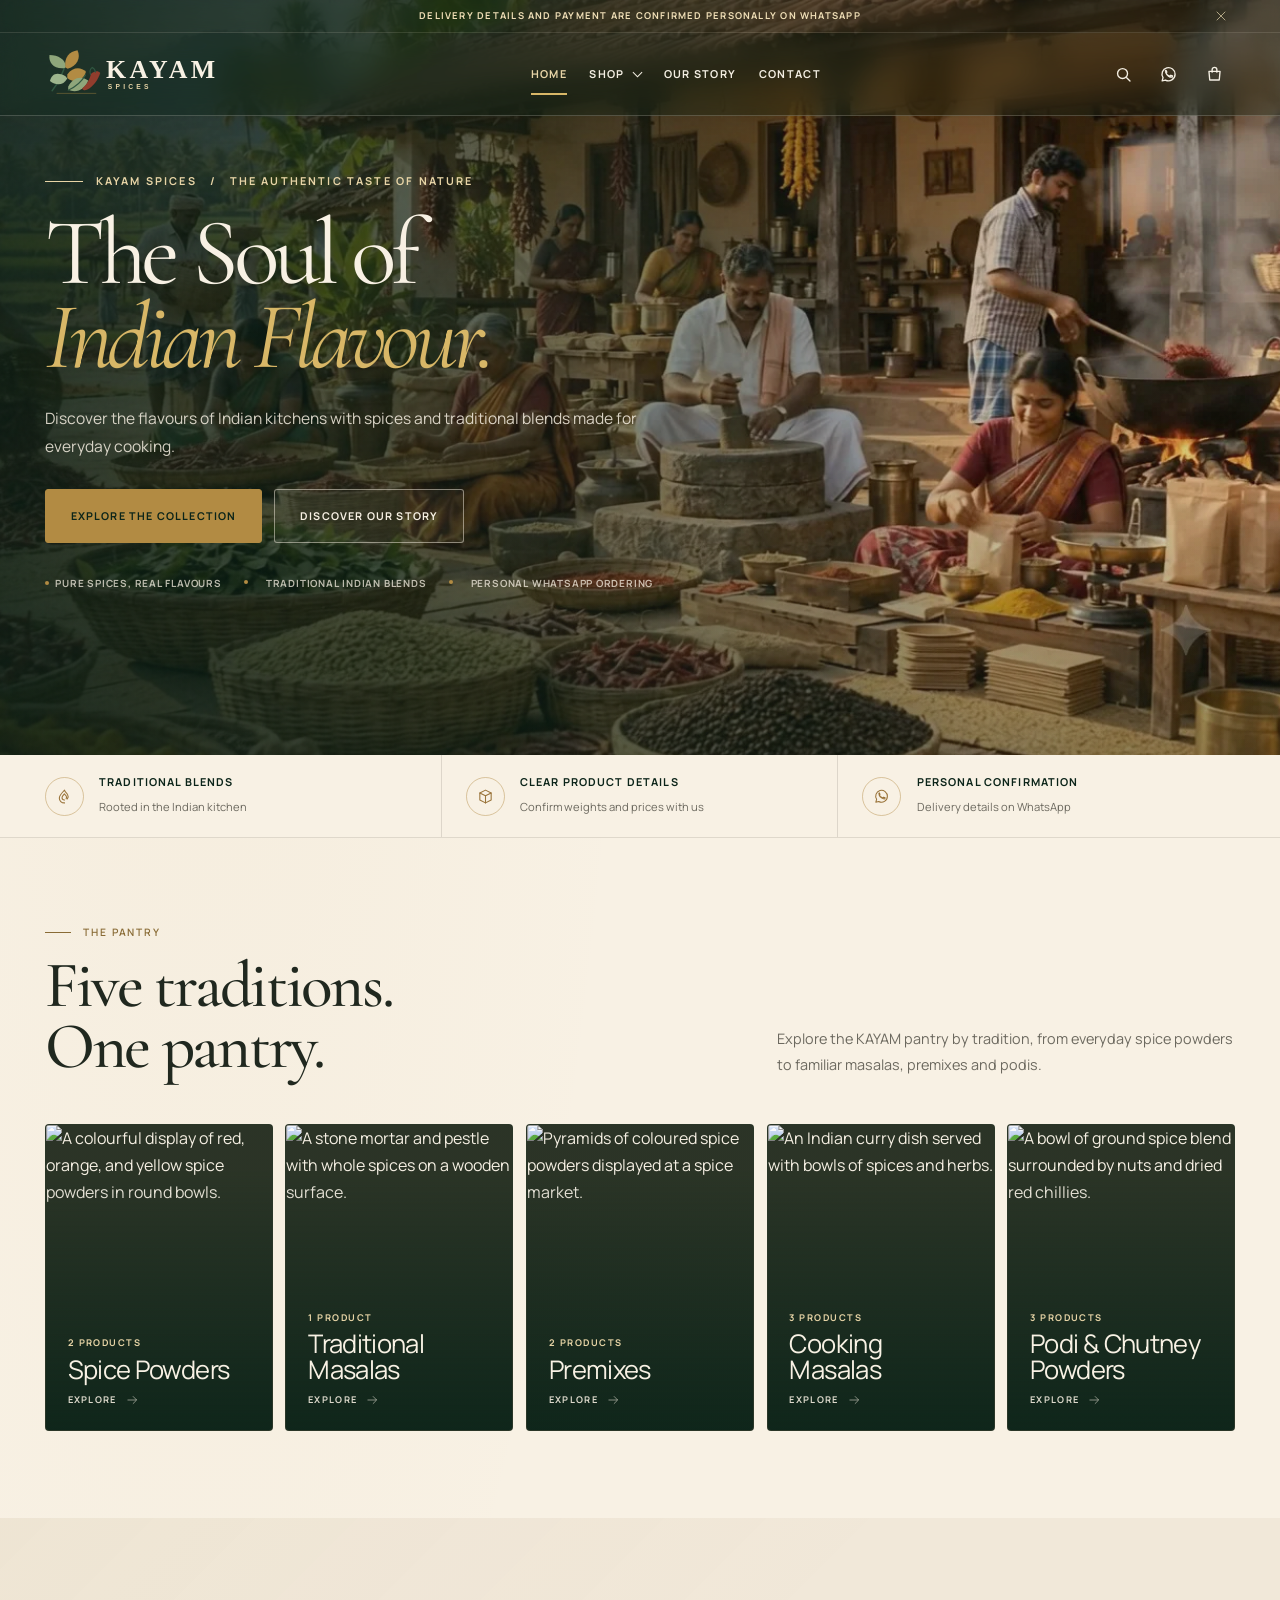
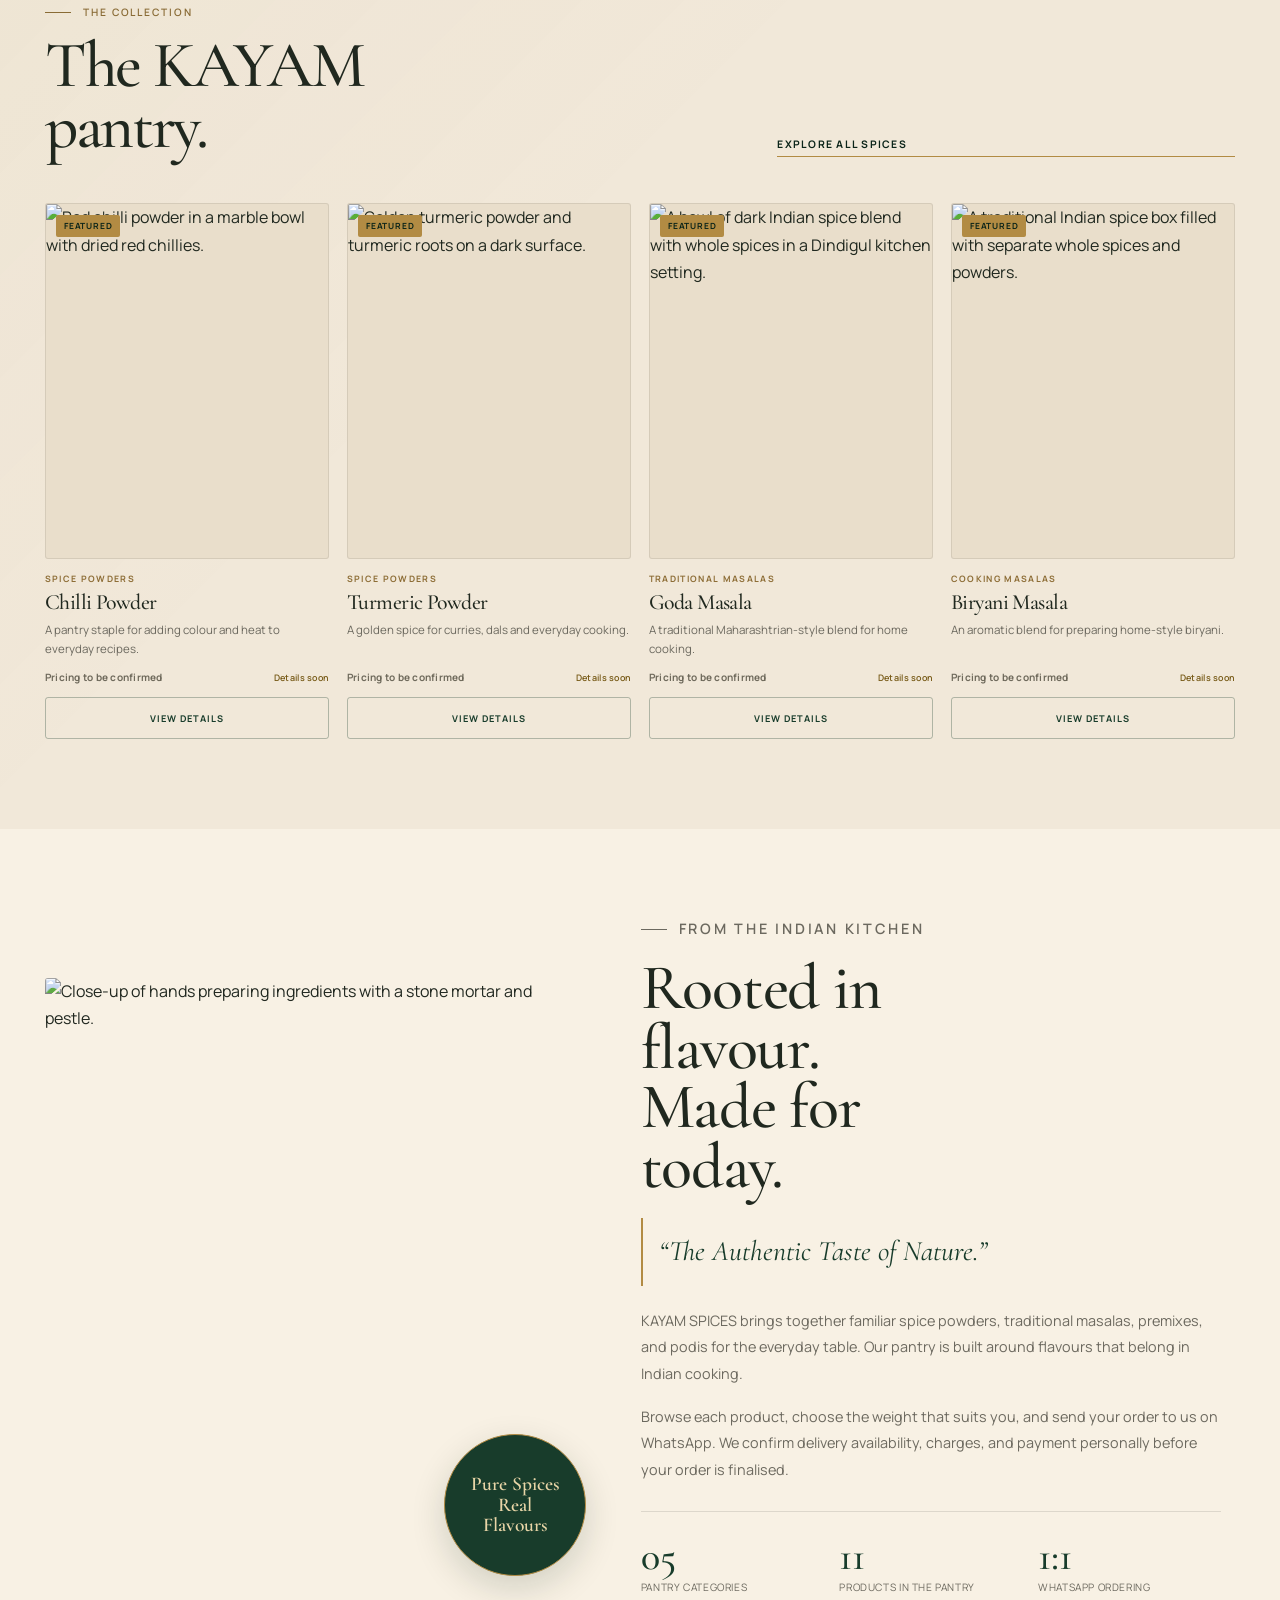
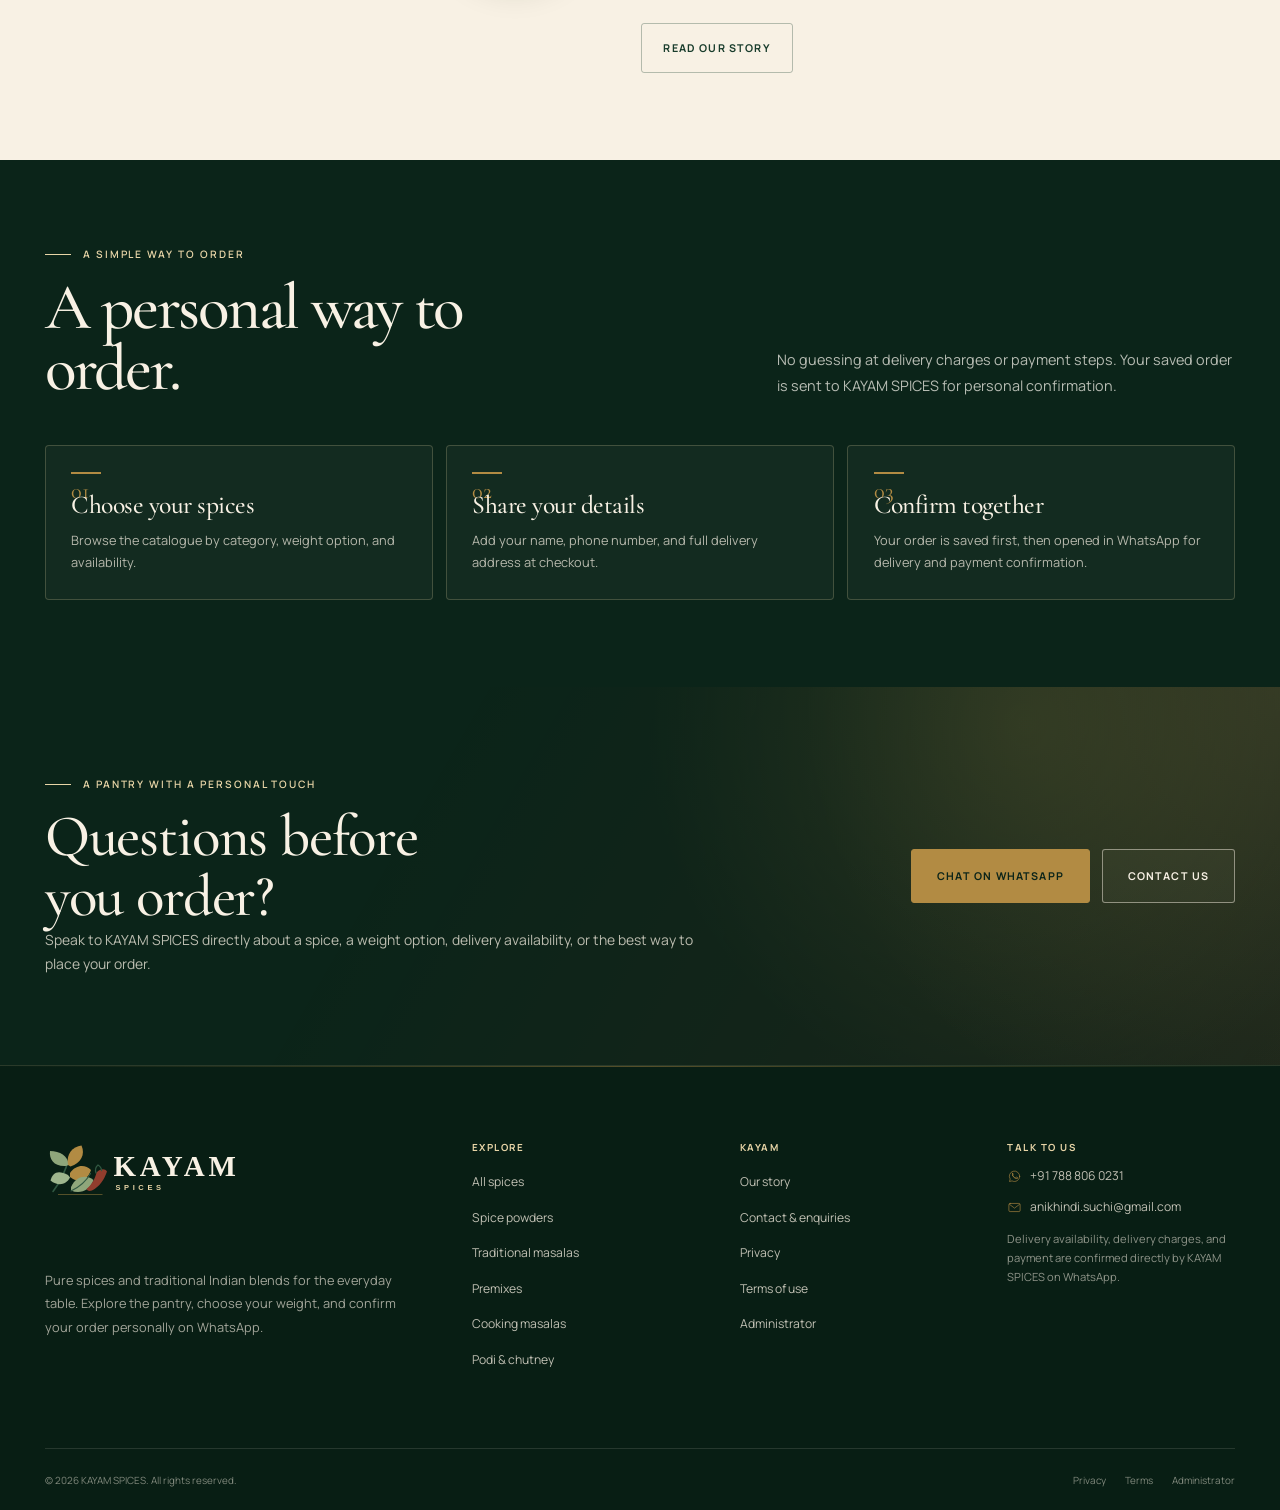
==== index.html @ 0d570f1d "Add files via upload" ====
<!DOCTYPE html>
<html lang="en">
<head>
  <meta charset="utf-8">
  <meta name="viewport" content="width=device-width, initial-scale=1">
  <title>KAYAM SPICES | Pure Spices, Richer Traditions</title>
  <meta name="description" content="Discover KAYAM SPICES: pure spices and traditional Indian blends for everyday cooking. Browse the pantry and confirm your order with us on WhatsApp.">
  <meta name="theme-color" content="#0B2419">
  <meta property="og:type" content="website">
  <meta property="og:site_name" content="KAYAM SPICES">
  <meta property="og:title" content="KAYAM SPICES | Pure Spices, Richer Traditions">
  <meta property="og:description" content="Pure spices and traditional Indian blends for everyday cooking. Explore the KAYAM SPICES pantry.">
  <meta property="og:image" content="assets/images/hero-poster.jpg">
  <meta name="twitter:card" content="summary_large_image">
  <link rel="icon" type="image/png" href="assets/images/favicon.png">
  <link rel="apple-touch-icon" href="assets/images/apple-touch-icon.png">
  <link rel="stylesheet" href="assets/css/tokens.css">
  <link rel="stylesheet" href="assets/css/base.css">
  <link rel="stylesheet" href="assets/css/components.css">
  <link rel="stylesheet" href="assets/css/desktop.css">
  <link rel="stylesheet" href="assets/css/mobile.css">
  <script>document.documentElement.classList.add("js");</script>
  <script type="application/ld+json">
    {
      "@context": "https://schema.org",
      "@type": "Organization",
      "name": "KAYAM SPICES",
      "slogan": "Pure Spices, Real Flavours",
      "email": "anikhindi.suchi@gmail.com",
      "logo": "https://shivakandula456-tech.github.io/kayam/assets/images/kayam-wordmark.svg",
      "contactPoint": {
        "@type": "ContactPoint",
        "contactType": "customer service",
        "telephone": "+91-788-806-0231",
        "email": "anikhindi.suchi@gmail.com",
        "availableLanguage": "English"
      }
    }
  </script>
</head>
<body data-page="home">
  <a class="skip-link" href="#main-content">Skip to content</a>
  <div id="site-header"></div>
  <main id="main-content">
    <section class="hero" aria-labelledby="hero-title">
      <div class="hero__fallback" data-hero-fallback style="background-image: url('assets/images/hero-poster.webp');"></div>
      <video class="hero__video" data-hero-video data-desktop-src="assets/videos/kayam-hero.mp4" data-mobile-src="assets/videos/kayam-hero-mobile.mp4" data-desktop-poster="assets/images/hero-poster.webp" data-mobile-poster="assets/images/hero-poster-mobile.webp" autoplay muted playsinline loop preload="auto" poster="assets/images/hero-poster.webp" aria-hidden="true"></video>
      <div class="hero__scrim"></div>
      <div class="hero__texture"></div>
      <div class="container--wide hero__inner">
        <div class="hero__copy">
          <p class="hero__kicker">KAYAM SPICES <span aria-hidden="true">/</span> The Authentic Taste of Nature</p>
          <h1 class="hero__title" id="hero-title">The Soul of<em>Indian Flavour.</em></h1>
          <p class="hero__lede">Discover the flavours of Indian kitchens with spices and traditional blends made for everyday cooking.</p>
          <div class="hero__actions">
            <a class="btn btn--large" href="shop.html">Explore the Collection</a>
            <a class="btn btn--outline-light btn--large" href="story.html">Discover Our Story</a>
          </div>
          <div class="hero__meta" aria-label="Brand values">
            <span>Pure Spices, Real Flavours</span>
            <span>Traditional Indian blends</span>
            <span>Personal WhatsApp ordering</span>
          </div>
        </div>
</div>
    </section>

    <section class="promise-strip" aria-label="About shopping with KAYAM SPICES">
      <div class="container promise-strip__inner">
        <div class="promise-item">
          <span class="promise-item__icon" aria-hidden="true"><svg viewBox="0 0 24 24" fill="none" stroke="currentColor" stroke-linecap="round" stroke-linejoin="round"><path d="M12 21c-4.4 0-7.3-2.9-7.3-6.6C4.7 9.9 8.5 7 12 3c1.1 3.1 3.1 3.9 4.3 6.2 1.3 2.2.9 4.5-.3 6.1"/><path d="M12 17c-2.1 0-3.5-1.4-3.5-3.2 0-2.1 1.8-3.5 3.5-5.5.8 1.6 2.1 2.2 2.6 3.6.4 1.2.2 2.5-.3 3.4"/></svg></span>
          <div><div class="promise-item__label">Traditional blends</div><span class="promise-item__text">Rooted in the Indian kitchen</span></div>
        </div>
        <div class="promise-item">
          <span class="promise-item__icon" aria-hidden="true"><svg viewBox="0 0 24 24" fill="none" stroke="currentColor" stroke-linecap="round" stroke-linejoin="round"><path d="m4 7 8-4 8 4v10l-8 4-8-4V7Z"/><path d="m4 7 8 4 8-4M12 11v10"/></svg></span>
          <div><div class="promise-item__label">Clear product details</div><span class="promise-item__text">Confirm weights and prices with us</span></div>
        </div>
        <div class="promise-item">
          <span class="promise-item__icon" aria-hidden="true"><svg viewBox="0 0 24 24" fill="none" stroke="currentColor" stroke-linecap="round" stroke-linejoin="round"><path d="M20.3 11.7a8.25 8.25 0 0 1-12.2 7.3L4 20l1.1-4a8.25 8.25 0 1 1 15.2-4.3Z"/><path d="M8.7 8.6c.3 2.7 2.5 5 5.1 5.5l1.2-1.1 2.1.7-.4 1.6c-2.9.6-6.9-2.2-8.2-5.7l1.4-.6-.7-1.8-1.1.2c.1-.2.3-.4.6-.4Z"/></svg></span>
          <div><div class="promise-item__label">Personal confirmation</div><span class="promise-item__text">Delivery details on WhatsApp</span></div>
        </div>
      </div>
    </section>

    <section class="section" aria-labelledby="categories-title">
      <div class="container">
        <div class="section-head section-head--split" data-reveal>
          <div>
            <p class="eyebrow">The pantry</p>
            <h2 id="categories-title">Five traditions.<br>One pantry.</h2>
          </div>
          <p class="section-head__copy">Explore the KAYAM pantry by tradition, from everyday spice powders to familiar masalas, premixes and podis.</p>
        </div>
        <div id="home-category-grid" class="category-grid" aria-live="polite">
          <div class="skeleton skeleton--image" aria-hidden="true"></div>
          <div class="skeleton skeleton--image" aria-hidden="true"></div>
          <div class="skeleton skeleton--image" aria-hidden="true"></div>
        </div>
      </div>
    </section>

    <section class="section section--ivory" aria-labelledby="featured-title">
      <div class="container">
        <div class="section-head section-head--split" data-reveal>
          <div>
            <p class="eyebrow">The collection</p>
            <h2 id="featured-title">The KAYAM pantry.</h2>
          </div>
          <a class="text-link" href="shop.html">Explore all spices</a>
        </div>
        <div id="featured-products" aria-live="polite">
          <div class="skeleton-grid" aria-hidden="true">
            <div class="skeleton-card"><div class="skeleton skeleton--image"></div><div class="skeleton skeleton--line"></div><div class="skeleton skeleton--line skeleton--line-short"></div></div>
            <div class="skeleton-card"><div class="skeleton skeleton--image"></div><div class="skeleton skeleton--line"></div><div class="skeleton skeleton--line skeleton--line-short"></div></div>
            <div class="skeleton-card"><div class="skeleton skeleton--image"></div><div class="skeleton skeleton--line"></div><div class="skeleton skeleton--line skeleton--line-short"></div></div>
            <div class="skeleton-card"><div class="skeleton skeleton--image"></div><div class="skeleton skeleton--line"></div><div class="skeleton skeleton--line skeleton--line-short"></div></div>
          </div>
        </div>
      </div>
    </section>

    <section class="section" aria-labelledby="story-title">
      <div class="container">
        <div class="story-split">
          <div class="story-split__media" data-reveal>
            <img class="story-split__image" src="https://images.pexels.com/photos/5480193/pexels-photo-5480193.jpeg?auto=compress&amp;cs=tinysrgb&amp;w=1400" alt="Close-up of hands preparing ingredients with a stone mortar and pestle." width="800" height="1000" loading="lazy">
            <div class="story-split__seal" aria-hidden="true"><span>Pure Spices<br>Real Flavours</span></div>
          </div>
          <div class="story-split__copy" data-reveal>
            <p class="eyebrow">From the Indian kitchen</p>
            <h2 id="story-title">Rooted in flavour.<br>Made for today.</h2>
            <blockquote class="story-quote">“The Authentic Taste of Nature.”</blockquote>
            <p>KAYAM SPICES brings together familiar spice powders, traditional masalas, premixes, and podis for the everyday table. Our pantry is built around flavours that belong in Indian cooking.</p>
            <p>Browse each product, choose the weight that suits you, and send your order to us on WhatsApp. We confirm delivery availability, charges, and payment personally before your order is finalised.</p>
            <div class="story-stats" aria-label="Our range">
              <div class="story-stat"><strong data-category-count>—</strong><span>Pantry categories</span></div>
              <div class="story-stat"><strong data-product-count>—</strong><span>Products in the pantry</span></div>
              <div class="story-stat"><strong>1:1</strong><span>WhatsApp ordering</span></div>
            </div>
            <div style="margin-top: 1.8rem;">
              <a class="btn btn--outline" href="story.html">Read our story</a>
            </div>
          </div>
        </div>
      </div>
    </section>

    <section class="section section--green">
      <div class="container">
        <div class="section-head section-head--split section-head--dark" data-reveal>
          <div>
            <p class="eyebrow">A simple way to order</p>
            <h2>A personal way to order.</h2>
          </div>
          <p class="section-head__copy">No guessing at delivery charges or payment steps. Your saved order is sent to KAYAM SPICES for personal confirmation.</p>
        </div>
        <div class="process-grid">
          <article class="process-card" data-reveal>
            <h3>Choose your spices</h3>
            <p>Browse the catalogue by category, weight option, and availability.</p>
          </article>
          <article class="process-card" data-reveal data-reveal-delay="80">
            <h3>Share your details</h3>
            <p>Add your name, phone number, and full delivery address at checkout.</p>
          </article>
          <article class="process-card" data-reveal data-reveal-delay="160">
            <h3>Confirm together</h3>
            <p>Your order is saved first, then opened in WhatsApp for delivery and payment confirmation.</p>
          </article>
        </div>
      </div>
    </section>

    <section class="cta-band">
      <div class="container cta-band__inner">
        <div data-reveal>
          <p class="eyebrow">A pantry with a personal touch</p>
          <h2>Questions before you order?</h2>
          <p>Speak to KAYAM SPICES directly about a spice, a weight option, delivery availability, or the best way to place your order.</p>
        </div>
        <div class="cta-band__actions" data-reveal>
          <a class="btn btn--large" href="https://wa.me/917888060231" target="_blank" rel="noopener">Chat on WhatsApp</a>
          <a class="btn btn--outline-light btn--large" href="contact.html">Contact us</a>
        </div>
      </div>
    </section>
  </main>
  <div id="site-footer"></div>
  <script defer src="assets/js/config.js"></script>
  <script defer src="assets/vendor/supabase.js"></script>
  <script defer src="assets/js/supabase-client.js"></script>
  <script defer src="assets/js/common.js"></script>
  <script defer src="assets/js/whatsapp.js"></script>
  <script defer src="assets/js/catalogue.js"></script>
  <script defer src="assets/js/cart.js"></script>
  <script defer src="assets/js/home.js"></script>
</body>
</html>
---- assets/css/tokens.css ----
@font-face {
  font-family: "Cormorant Garamond";
  src: url("../fonts/cormorant-garamond-latin-400-normal.woff2") format("woff2");
  font-weight: 400;
  font-style: normal;
  font-display: swap;
}

@font-face {
  font-family: "Cormorant Garamond";
  src: url("../fonts/cormorant-garamond-latin-500-normal.woff2") format("woff2");
  font-weight: 500;
  font-style: normal;
  font-display: swap;
}

@font-face {
  font-family: "Cormorant Garamond";
  src: url("../fonts/cormorant-garamond-latin-600-normal.woff2") format("woff2");
  font-weight: 600;
  font-style: normal;
  font-display: swap;
}

@font-face {
  font-family: "Cormorant Garamond";
  src: url("../fonts/cormorant-garamond-latin-400-italic.woff2") format("woff2");
  font-weight: 400;
  font-style: italic;
  font-display: swap;
}

@font-face {
  font-family: "Manrope";
  src: url("../fonts/manrope-latin-400-normal.woff2") format("woff2");
  font-weight: 400;
  font-style: normal;
  font-display: swap;
}

@font-face {
  font-family: "Manrope";
  src: url("../fonts/manrope-latin-500-normal.woff2") format("woff2");
  font-weight: 500;
  font-style: normal;
  font-display: swap;
}

@font-face {
  font-family: "Manrope";
  src: url("../fonts/manrope-latin-600-normal.woff2") format("woff2");
  font-weight: 600;
  font-style: normal;
  font-display: swap;
}

@font-face {
  font-family: "Manrope";
  src: url("../fonts/manrope-latin-700-normal.woff2") format("woff2");
  font-weight: 700;
  font-style: normal;
  font-display: swap;
}

:root {
  --forest: #183c2b;
  --forest-deep: #0b2419;
  --forest-soft: #315842;
  --charcoal: #29231d;
  --gold: #b28b43;
  --gold-bright: #d8b767;
  --gold-soft: #e8d5a7;
  --ivory: #f8f1e4;
  --ivory-deep: #e9decb;
  --ivory-warm: #f1e8d9;
  --spice-red: #913d2d;
  --spice-red-dark: #702b20;
  --muted: #6c695f;
  --muted-light: #8a8375;
  --white: #fffdf8;
  --ink: #20281f;
  --line: rgba(42, 39, 31, 0.13);
  --line-strong: rgba(42, 39, 31, 0.23);
  --line-light: rgba(248, 241, 228, 0.2);
  --gold-line: rgba(178, 139, 67, 0.45);
  --danger-bg: #f7e7e1;
  --success-bg: #e7f0e8;
  --success: #2d6245;
  --warning-bg: #f7efd9;
  --warning: #765916;
  --font-display: "Cormorant Garamond", "Palatino Linotype", Palatino, Georgia, serif;
  --font-sans: "Manrope", "Segoe UI", Tahoma, sans-serif;
  --container: 1420px;
  --container-wide: 1740px;
  --gutter: clamp(1rem, 3.5vw, 4rem);
  --section-space: clamp(4rem, 7.5vw, 7.75rem);
  --header-height: 78px;
  --radius-xs: 2px;
  --radius-sm: 4px;
  --radius-md: 8px;
  --radius-lg: 14px;
  --radius-pill: 999px;
  --shadow-sm: 0 6px 22px rgba(19, 39, 27, 0.06);
  --shadow-md: 0 16px 45px rgba(19, 39, 27, 0.1);
  --shadow-lg: 0 28px 78px rgba(11, 36, 25, 0.2);
  --ease: cubic-bezier(0.22, 1, 0.36, 1);
  --ease-soft: cubic-bezier(0.4, 0, 0.2, 1);
  --duration: 240ms;
  --duration-slow: 650ms;
  --z-header: 60;
  --z-drawer: 100;
  --z-modal: 120;
  --z-toast: 160;
  --z-skip: 200;
}
---- assets/css/base.css ----
*,
*::before,
*::after {
  box-sizing: border-box;
}

html {
  -webkit-text-size-adjust: 100%;
  scroll-behavior: smooth;
  scroll-padding-top: calc(var(--header-height) + 24px);
}

body {
  margin: 0;
  min-width: 280px;
  overflow-x: hidden;
  background: var(--ivory);
  color: var(--ink);
  font-family: var(--font-sans);
  font-size: 1rem;
  font-weight: 400;
  line-height: 1.7;
  text-rendering: optimizeLegibility;
  -webkit-font-smoothing: antialiased;
}

body.is-locked {
  overflow: hidden;
}

::selection {
  background: var(--gold);
  color: var(--forest-deep);
}

img,
picture,
svg,
video {
  display: block;
  max-width: 100%;
}

img {
  height: auto;
}

h1,
h2,
h3,
h4,
h5,
h6 {
  margin: 0;
  color: inherit;
  font-family: var(--font-display);
  font-weight: 500;
  line-height: 1.03;
  letter-spacing: -0.02em;
}

h1 {
  font-size: clamp(3rem, 7vw, 6.8rem);
}

h2 {
  font-size: clamp(2.25rem, 4vw, 4.2rem);
}

h3 {
  font-size: clamp(1.45rem, 2vw, 2rem);
}

p {
  margin: 0 0 1rem;
}

p:last-child {
  margin-bottom: 0;
}

a {
  color: inherit;
  text-decoration: none;
}

a,
button,
input,
select,
textarea {
  -webkit-tap-highlight-color: transparent;
}

button,
input,
select,
textarea {
  font: inherit;
}

button {
  border: 0;
  cursor: pointer;
}

button:disabled,
input:disabled,
select:disabled,
textarea:disabled {
  cursor: not-allowed;
  opacity: 0.6;
}

ul,
ol {
  margin: 0;
  padding: 0;
}

address {
  font-style: normal;
}

fieldset {
  min-width: 0;
  margin: 0;
  padding: 0;
  border: 0;
}

legend {
  padding: 0;
}

hr {
  border: 0;
  border-top: 1px solid var(--line);
}

strong {
  font-weight: 600;
}

:focus-visible {
  outline: 3px solid var(--gold);
  outline-offset: 3px;
}

:focus:not(:focus-visible) {
  outline: none;
}

[hidden] {
  display: none !important;
}

.container {
  width: min(100% - (var(--gutter) * 2), var(--container));
  margin-inline: auto;
}

.container--wide {
  width: min(100% - (var(--gutter) * 2), var(--container-wide));
  margin-inline: auto;
}

.section {
  padding-block: var(--section-space);
}

.section--tight {
  padding-block: clamp(3rem, 6vw, 5rem);
}

.section--flush-top {
  padding-top: 0;
}

.section--ivory {
  background: var(--ivory-warm);
}

.section--green {
  background: var(--forest);
  color: var(--ivory);
}

.section--charcoal {
  background: var(--charcoal);
  color: var(--ivory);
}

.display {
  font-family: var(--font-display);
  font-weight: 500;
  line-height: 0.98;
  letter-spacing: -0.03em;
}

.display em {
  color: var(--gold);
  font-weight: 400;
}

.eyebrow {
  display: flex;
  align-items: center;
  gap: 0.7rem;
  margin: 0 0 1rem;
  color: var(--gold);
  font-family: var(--font-sans);
  font-size: 0.72rem;
  font-weight: 600;
  letter-spacing: 0.2em;
  line-height: 1.4;
  text-transform: uppercase;
}

.eyebrow::before {
  width: 32px;
  height: 1px;
  background: currentColor;
  content: "";
}

.eyebrow--plain::before {
  display: none;
}

.eyebrow--dark {
  color: var(--forest-soft);
}

.section-head {
  display: grid;
  gap: 1.25rem;
  margin-bottom: clamp(2rem, 4vw, 3.5rem);
}

.section-head__copy {
  max-width: 640px;
  color: var(--muted);
}

.section-head--center {
  justify-items: center;
  text-align: center;
}

.section-head--center .eyebrow {
  justify-content: center;
}

.section-head--split {
  align-items: end;
}

.section-head--dark .section-head__copy {
  color: rgba(250, 246, 238, 0.72);
}

.lede {
  font-size: clamp(1.05rem, 1.4vw, 1.25rem);
  line-height: 1.7;
}

.muted {
  color: var(--muted);
}

.gold {
  color: var(--gold);
}

.text-serif {
  font-family: var(--font-display);
}

.text-center {
  text-align: center;
}

.flow > * + * {
  margin-top: var(--flow-space, 1rem);
}

.stack {
  display: grid;
  gap: var(--stack-space, 1rem);
}

.cluster {
  display: flex;
  flex-wrap: wrap;
  align-items: center;
  gap: var(--cluster-space, 1rem);
}

.sr-only {
  position: absolute;
  width: 1px;
  height: 1px;
  padding: 0;
  margin: -1px;
  overflow: hidden;
  clip: rect(0, 0, 0, 0);
  white-space: nowrap;
  border: 0;
}

.skip-link {
  position: fixed;
  z-index: var(--z-skip);
  top: 12px;
  left: 12px;
  padding: 0.75rem 1.1rem;
  transform: translateY(-180%);
  border-radius: var(--radius-sm);
  background: var(--ivory);
  color: var(--forest);
  font-weight: 700;
  transition: transform var(--duration) var(--ease);
}

.skip-link:focus {
  transform: translateY(0);
}

[data-reveal] {
  opacity: 1;
}

.js [data-reveal] {
  opacity: 0;
  transform: translateY(28px);
  transition:
    opacity 800ms var(--ease),
    transform 800ms var(--ease);
}

.js [data-reveal].is-visible {
  opacity: 1;
  transform: translateY(0);
}

@media (prefers-reduced-motion: reduce) {
  html {
    scroll-behavior: auto;
  }

  *,
  *::before,
  *::after {
    scroll-behavior: auto !important;
    animation-delay: 0ms !important;
    animation-duration: 0.01ms !important;
    animation-iteration-count: 1 !important;
    transition-delay: 0ms !important;
    transition-duration: 0.01ms !important;
  }

  .js [data-reveal] {
    opacity: 1;
    transform: none;
  }
}
---- assets/css/components.css ----
.announcement-bar {
  position: relative;
  z-index: calc(var(--z-header) + 1);
  background: var(--forest-deep);
  color: var(--gold-soft);
  font-size: 0.71rem;
  font-weight: 600;
  letter-spacing: 0.13em;
  line-height: 1.5;
  text-transform: uppercase;
}

.announcement-bar__inner {
  display: flex;
  align-items: center;
  justify-content: center;
  min-height: 34px;
  padding-block: 0.35rem;
  padding-inline: 2.5rem;
  text-align: center;
}

.announcement-bar__close {
  position: absolute;
  top: 50%;
  right: var(--gutter);
  display: grid;
  width: 28px;
  height: 28px;
  transform: translateY(-50%);
  place-items: center;
  border-radius: 50%;
  background: transparent;
  color: inherit;
}

.announcement-bar__close:hover {
  background: rgba(255, 255, 255, 0.08);
}

.site-header {
  position: sticky;
  z-index: var(--z-header);
  top: 0;
  border-bottom: 1px solid var(--line-light);
  background: rgba(19, 50, 36, 0.97);
  color: var(--ivory);
  backdrop-filter: blur(14px);
}

@supports not (backdrop-filter: blur(10px)) {
  .site-header {
    background: var(--forest);
  }
}

.header-inner {
  display: flex;
  align-items: center;
  justify-content: space-between;
  min-height: var(--header-height);
  gap: 1rem;
}

.brand {
  display: inline-flex;
  flex: 0 0 auto;
  align-items: center;
  gap: 0.75rem;
}

.brand__logo {
  width: 42px;
  height: 47px;
  object-fit: cover;
  border: 1px solid rgba(201, 163, 74, 0.38);
  border-radius: 10px;
  box-shadow: 0 4px 12px rgba(0, 0, 0, 0.16);
}

.brand__wordmark {
  display: grid;
  gap: 0.05rem;
  line-height: 1;
}

.brand__name {
  font-family: var(--font-display);
  font-size: 1.55rem;
  font-weight: 600;
  letter-spacing: 0.05em;
}

.brand__tag {
  color: var(--gold-soft);
  font-size: 0.52rem;
  font-weight: 600;
  letter-spacing: 0.31em;
  text-transform: uppercase;
}

.primary-nav {
  display: none;
}

.primary-nav__list {
  display: flex;
  align-items: center;
  gap: clamp(1rem, 2.3vw, 2rem);
  list-style: none;
}

.primary-nav__link {
  position: relative;
  display: inline-flex;
  align-items: center;
  min-height: 44px;
  color: rgba(250, 246, 238, 0.78);
  font-size: 0.72rem;
  font-weight: 600;
  letter-spacing: 0.11em;
  text-transform: uppercase;
  transition: color var(--duration) var(--ease);
}

.primary-nav__link::after {
  position: absolute;
  right: 0;
  bottom: 4px;
  left: 0;
  height: 1px;
  transform: scaleX(0);
  transform-origin: right;
  background: var(--gold);
  content: "";
  transition: transform var(--duration) var(--ease);
}

.primary-nav__link:hover,
.primary-nav__link[aria-current="page"] {
  color: var(--white);
}

.primary-nav__link:hover::after,
.primary-nav__link[aria-current="page"]::after {
  transform: scaleX(1);
  transform-origin: left;
}

.header-actions {
  display: flex;
  align-items: center;
  gap: 0.2rem;
}

.header-action {
  position: relative;
  display: inline-grid;
  width: 42px;
  height: 42px;
  place-items: center;
  border-radius: 50%;
  background: transparent;
  color: var(--ivory);
  transition:
    background var(--duration) var(--ease),
    color var(--duration) var(--ease);
}

.header-action:hover {
  background: rgba(255, 255, 255, 0.09);
  color: var(--gold-soft);
}

.header-action svg {
  width: 20px;
  height: 20px;
  stroke-width: 1.6;
}

.cart-count {
  position: absolute;
  top: 2px;
  right: 0;
  display: grid;
  min-width: 18px;
  height: 18px;
  padding-inline: 4px;
  place-items: center;
  border: 2px solid var(--forest);
  border-radius: 999px;
  background: var(--gold);
  color: var(--forest-deep);
  font-size: 0.61rem;
  font-weight: 800;
  line-height: 1;
}

.menu-toggle {
  display: inline-grid;
}

.nav-drawer {
  position: fixed;
  z-index: var(--z-drawer);
  inset: 0;
  display: none;
}

.nav-drawer.is-open {
  display: block;
}

.nav-drawer__scrim,
.drawer__scrim {
  position: absolute;
  inset: 0;
  width: 100%;
  height: 100%;
  background: rgba(10, 24, 16, 0.68);
  backdrop-filter: blur(3px);
  animation: fade-in 220ms var(--ease-soft) both;
}

.nav-drawer__panel {
  position: absolute;
  top: 0;
  right: 0;
  display: flex;
  width: min(88vw, 390px);
  height: 100%;
  flex-direction: column;
  padding: 1.25rem var(--gutter) 2rem;
  overflow-y: auto;
  background: var(--ivory);
  color: var(--forest);
  box-shadow: var(--shadow-lg);
  animation: drawer-in 350ms var(--ease) both;
}

.nav-drawer__top {
  display: flex;
  align-items: center;
  justify-content: space-between;
  padding-bottom: 1.5rem;
  border-bottom: 1px solid var(--line);
}

.nav-drawer__logo {
  width: 46px;
  height: 51px;
  border-radius: 10px;
  object-fit: cover;
}

.nav-drawer__close {
  display: grid;
  width: 44px;
  height: 44px;
  place-items: center;
  border-radius: 50%;
  background: var(--ivory-deep);
  color: var(--forest);
}

.nav-drawer__links {
  display: grid;
  margin-block: 1.5rem;
  list-style: none;
}

.nav-drawer__links a {
  display: flex;
  align-items: center;
  justify-content: space-between;
  padding-block: 1rem;
  border-bottom: 1px solid var(--line);
  font-family: var(--font-display);
  font-size: 1.8rem;
  line-height: 1.2;
}

.nav-drawer__links a::after {
  color: var(--gold);
  content: "↗";
  font-family: var(--font-sans);
  font-size: 0.95rem;
}

.nav-drawer__footer {
  display: grid;
  gap: 0.9rem;
  margin-top: auto;
  padding-top: 2rem;
  color: var(--muted);
  font-size: 0.8rem;
}

.btn {
  --btn-bg: var(--gold);
  --btn-color: var(--forest-deep);
  --btn-border: var(--gold);
  display: inline-flex;
  min-height: 48px;
  align-items: center;
  justify-content: center;
  gap: 0.65rem;
  padding: 0.75rem 1.35rem;
  border: 1px solid var(--btn-border);
  border-radius: var(--radius-pill);
  background: var(--btn-bg);
  color: var(--btn-color);
  font-size: 0.74rem;
  font-weight: 700;
  letter-spacing: 0.09em;
  line-height: 1.2;
  text-align: center;
  text-transform: uppercase;
  transition:
    transform var(--duration) var(--ease),
    background var(--duration) var(--ease),
    color var(--duration) var(--ease),
    border-color var(--duration) var(--ease),
    box-shadow var(--duration) var(--ease);
}

.btn:hover {
  transform: translateY(-2px);
  box-shadow: 0 10px 24px rgba(13, 40, 28, 0.16);
}

.btn:active {
  transform: translateY(0);
}

.btn svg {
  width: 17px;
  height: 17px;
  flex: 0 0 auto;
  stroke-width: 1.8;
}

.btn--outline {
  --btn-bg: transparent;
  --btn-color: var(--forest);
  --btn-border: rgba(23, 61, 44, 0.42);
}

.btn--outline:hover {
  --btn-bg: var(--forest);
  --btn-color: var(--ivory);
  --btn-border: var(--forest);
}

.btn--ivory {
  --btn-bg: var(--ivory);
  --btn-color: var(--forest);
  --btn-border: var(--ivory);
}

.btn--outline-light {
  --btn-bg: transparent;
  --btn-color: var(--ivory);
  --btn-border: rgba(250, 246, 238, 0.48);
}

.btn--outline-light:hover {
  --btn-bg: rgba(250, 246, 238, 0.1);
  --btn-color: var(--white);
  --btn-border: rgba(250, 246, 238, 0.8);
}

.btn--dark {
  --btn-bg: var(--forest);
  --btn-color: var(--ivory);
  --btn-border: var(--forest);
}

.btn--red {
  --btn-bg: var(--spice-red);
  --btn-color: var(--white);
  --btn-border: var(--spice-red);
}

.btn--small {
  min-height: 40px;
  padding: 0.55rem 1rem;
  font-size: 0.67rem;
}

.btn--large {
  min-height: 54px;
  padding-inline: 1.75rem;
  font-size: 0.78rem;
}

.btn--block {
  width: 100%;
}

.btn[aria-busy="true"] {
  pointer-events: none;
}

.btn[aria-busy="true"]::before {
  width: 14px;
  height: 14px;
  border: 2px solid currentColor;
  border-right-color: transparent;
  border-radius: 50%;
  content: "";
  animation: spin 700ms linear infinite;
}

.text-link {
  display: inline-flex;
  align-items: center;
  gap: 0.45rem;
  padding-bottom: 0.15rem;
  border-bottom: 1px solid var(--gold-line);
  font-size: 0.77rem;
  font-weight: 700;
  letter-spacing: 0.08em;
  text-transform: uppercase;
  transition: border-color var(--duration) var(--ease);
}

.text-link:hover {
  border-color: var(--forest);
}

.badge {
  display: inline-flex;
  min-height: 24px;
  align-items: center;
  gap: 0.35rem;
  padding: 0.25rem 0.6rem;
  border-radius: var(--radius-pill);
  background: var(--ivory-deep);
  color: var(--forest);
  font-size: 0.62rem;
  font-weight: 700;
  letter-spacing: 0.09em;
  line-height: 1.2;
  text-transform: uppercase;
}

.badge--gold {
  background: var(--gold);
  color: var(--forest-deep);
}

.badge--dark {
  background: rgba(23, 61, 44, 0.86);
  color: var(--ivory);
}

.badge--sale {
  background: var(--spice-red);
  color: var(--white);
}

.badge--success {
  background: var(--success-bg);
  color: var(--success);
}

.badge--warning {
  background: var(--warning-bg);
  color: var(--warning);
}

.badge--muted {
  background: #e8e4dc;
  color: var(--muted);
}

.status-dot {
  width: 7px;
  height: 7px;
  border-radius: 50%;
  background: currentColor;
}

.hero {
  position: relative;
  display: grid;
  min-height: 680px;
  overflow: hidden;
  isolation: isolate;
  background: var(--forest-deep);
  color: var(--ivory);
}

.hero__video,
.hero__fallback {
  position: absolute;
  z-index: -3;
  inset: 0;
  width: 100%;
  height: 100%;
}

.hero__video {
  object-fit: cover;
  object-position: 58% center;
  opacity: 0;
  transition: opacity 1.1s var(--ease-soft);
}

.hero__video.is-ready {
  opacity: 1;
}

.hero__fallback {
  z-index: -4;
  background-image: var(--hero-poster);
  background-position: center;
  background-size: cover;
}

.hero__scrim {
  position: absolute;
  z-index: -2;
  inset: 0;
  background:
    linear-gradient(180deg, rgba(13, 40, 28, 0.62) 0%, rgba(13, 40, 28, 0.08) 40%, rgba(13, 40, 28, 0.86) 100%),
    linear-gradient(90deg, rgba(13, 40, 28, 0.9) 0%, rgba(13, 40, 28, 0.46) 54%, rgba(13, 40, 28, 0.25) 100%);
}

.hero__texture {
  position: absolute;
  z-index: -1;
  inset: 0;
  opacity: 0.34;
  background-image:
    radial-gradient(circle at 20% 20%, rgba(201, 163, 74, 0.12), transparent 33%),
    linear-gradient(115deg, transparent 30%, rgba(201, 163, 74, 0.06) 50%, transparent 70%);
  pointer-events: none;
}

.hero__inner {
  position: relative;
  display: flex;
  align-items: flex-end;
  padding-block: clamp(7rem, 15vh, 10rem) clamp(2.5rem, 5vw, 4rem);
}

.hero__copy {
  max-width: 680px;
}

.hero__kicker {
  display: flex;
  align-items: center;
  gap: 0.9rem;
  margin-bottom: 1.15rem;
  color: var(--gold-soft);
  font-size: 0.66rem;
  font-weight: 700;
  letter-spacing: 0.24em;
  text-transform: uppercase;
  animation: hero-rise 850ms var(--ease) 300ms both;
}

.hero__kicker::before {
  width: 38px;
  height: 1px;
  background: currentColor;
  content: "";
}

.hero__title {
  max-width: 760px;
  color: var(--ivory);
  font-size: clamp(3.4rem, 10.5vw, 7.4rem);
  line-height: 0.91;
  text-wrap: balance;
  animation: hero-rise 950ms var(--ease) 420ms both;
  text-shadow: 0 3px 40px rgba(10, 24, 16, 0.25);
}

.hero__title em {
  display: block;
  color: var(--gold-soft);
  font-weight: 400;
}

.hero__lede {
  max-width: 520px;
  margin-block: 1.25rem 1.6rem;
  color: rgba(250, 246, 238, 0.79);
  font-size: clamp(0.96rem, 1.4vw, 1.1rem);
  line-height: 1.7;
  animation: hero-rise 850ms var(--ease) 560ms both;
}

.hero__actions {
  display: flex;
  flex-wrap: wrap;
  gap: 0.75rem;
  animation: hero-rise 850ms var(--ease) 680ms both;
}

.hero__meta {
  display: flex;
  flex-wrap: wrap;
  gap: 0.5rem 1.2rem;
  margin-top: 1.5rem;
  color: rgba(250, 246, 238, 0.68);
  font-size: 0.69rem;
  letter-spacing: 0.06em;
  animation: hero-rise 850ms var(--ease) 800ms both;
}

.hero__meta span {
  display: inline-flex;
  align-items: center;
  gap: 0.4rem;
}

.hero__meta span::before {
  width: 4px;
  height: 4px;
  border-radius: 50%;
  background: var(--gold);
  content: "";
}


.hero__media-control {
  position: absolute;
  right: var(--gutter);
  bottom: 2.2rem;
  display: inline-flex;
  align-items: center;
  gap: 0.5rem;
  padding: 0.55rem 0.8rem;
  border: 1px solid rgba(250, 246, 238, 0.3);
  border-radius: var(--radius-pill);
  background: rgba(13, 40, 28, 0.52);
  color: var(--ivory);
  font-size: 0.62rem;
  font-weight: 600;
  letter-spacing: 0.08em;
  text-transform: uppercase;
  backdrop-filter: blur(8px);
}

.hero__media-control svg {
  width: 15px;
  height: 15px;
}

.hero__scroll {
  position: absolute;
  bottom: 2.4rem;
  left: 50%;
  display: none;
  align-items: center;
  gap: 0.55rem;
  transform: translateX(-50%);
  color: rgba(250, 246, 238, 0.65);
  font-size: 0.61rem;
  letter-spacing: 0.16em;
  text-transform: uppercase;
}

.hero__scroll::before {
  width: 1px;
  height: 34px;
  background: linear-gradient(to bottom, var(--gold), transparent);
  content: "";
}

.hero__play {
  display: inline-grid;
  width: 34px;
  height: 34px;
  place-items: center;
  border: 1px solid rgba(201, 163, 74, 0.6);
  border-radius: 50%;
  background: rgba(201, 163, 74, 0.12);
  color: var(--gold-soft);
}

.hero__play svg {
  width: 14px;
  height: 14px;
  fill: currentColor;
}

.hero--video-failed .hero__video {
  display: none;
}

.hero--video-failed .hero__media-control {
  display: none;
}

.promise-strip {
  position: relative;
  z-index: 2;
  margin-top: -1px;
  background: var(--forest);
  color: var(--ivory);
}

.promise-strip__inner {
  display: grid;
  border-bottom: 1px solid var(--line-light);
}

.promise-item {
  display: flex;
  align-items: center;
  gap: 0.8rem;
  padding-block: 1.15rem;
  border-bottom: 1px solid var(--line-light);
}

.promise-item:last-child {
  border-bottom: 0;
}

.promise-item__icon {
  display: grid;
  width: 35px;
  height: 35px;
  flex: 0 0 auto;
  place-items: center;
  border: 1px solid var(--gold-line);
  border-radius: 50%;
  color: var(--gold-soft);
}

.promise-item__icon svg {
  width: 17px;
  height: 17px;
  stroke-width: 1.5;
}

.promise-item__label {
  color: var(--ivory);
  font-size: 0.74rem;
  font-weight: 700;
  letter-spacing: 0.08em;
  text-transform: uppercase;
}

.promise-item__text {
  color: rgba(250, 246, 238, 0.62);
  font-size: 0.7rem;
}

.category-grid {
  display: grid;
  gap: 0.8rem;
}

.category-card {
  position: relative;
  display: flex;
  min-height: 240px;
  align-items: flex-end;
  overflow: hidden;
  isolation: isolate;
  border-radius: var(--radius-md);
  background: var(--forest);
  color: var(--white);
}

.category-card img {
  position: absolute;
  z-index: -2;
  inset: 0;
  width: 100%;
  height: 100%;
  object-fit: cover;
  transition: transform 850ms var(--ease);
}

.category-card::after {
  position: absolute;
  z-index: -1;
  inset: 0;
  background: linear-gradient(180deg, rgba(13, 40, 28, 0.03) 20%, rgba(13, 40, 28, 0.88) 100%);
  content: "";
  transition: background var(--duration-slow) var(--ease);
}

.category-card:hover img {
  transform: scale(1.045);
}

.category-card__content {
  display: grid;
  width: 100%;
  gap: 0.2rem;
  padding: 1.25rem;
}

.category-card__count {
  color: var(--gold-soft);
  font-size: 0.61rem;
  font-weight: 700;
  letter-spacing: 0.14em;
  text-transform: uppercase;
}

.category-card__title {
  color: var(--ivory);
  font-size: clamp(1.45rem, 2.2vw, 2.1rem);
  line-height: 1.05;
}

.category-card__action {
  display: inline-flex;
  align-items: center;
  gap: 0.35rem;
  margin-top: 0.35rem;
  color: rgba(250, 246, 238, 0.74);
  font-size: 0.63rem;
  font-weight: 700;
  letter-spacing: 0.1em;
  text-transform: uppercase;
}

.category-card__action svg {
  width: 13px;
  height: 13px;
  transition: transform var(--duration) var(--ease);
}

.category-card:hover .category-card__action svg {
  transform: translateX(4px);
}

.product-grid {
  display: grid;
  grid-template-columns: repeat(2, minmax(0, 1fr));
  gap: 1.7rem 0.9rem;
}

.product-card {
  position: relative;
  display: flex;
  min-width: 0;
  flex-direction: column;
}

.product-card__media {
  position: relative;
  display: block;
  aspect-ratio: 4 / 5;
  overflow: hidden;
  border-radius: var(--radius-sm);
  background: var(--ivory-deep);
}

.product-card__media img {
  width: 100%;
  height: 100%;
  object-fit: cover;
  transition: transform 750ms var(--ease);
}

.product-card:hover .product-card__media img {
  transform: scale(1.035);
}

.product-card__badges {
  position: absolute;
  z-index: 2;
  top: 0.65rem;
  left: 0.65rem;
  display: flex;
  flex-wrap: wrap;
  gap: 0.35rem;
}

.product-card__quick-add {
  position: absolute;
  z-index: 3;
  right: 0.65rem;
  bottom: 0.65rem;
  display: grid;
  width: 38px;
  height: 38px;
  place-items: center;
  border: 1px solid rgba(23, 61, 44, 0.12);
  border-radius: 50%;
  background: var(--ivory);
  color: var(--forest);
  box-shadow: var(--shadow-sm);
  transition:
    background var(--duration) var(--ease),
    color var(--duration) var(--ease),
    transform var(--duration) var(--ease);
}

.product-card__quick-add:hover {
  transform: scale(1.06);
  background: var(--gold);
}

.product-card__quick-add svg {
  width: 16px;
  height: 16px;
}

.product-card__body {
  display: flex;
  flex: 1;
  flex-direction: column;
  padding-top: 0.85rem;
}

.product-card__category {
  margin: 0 0 0.28rem;
  color: var(--muted-light);
  font-size: 0.58rem;
  font-weight: 700;
  letter-spacing: 0.12em;
  text-transform: uppercase;
}

.product-card__title {
  margin: 0;
  font-family: var(--font-display);
  font-size: clamp(1.28rem, 2.3vw, 1.65rem);
  font-weight: 500;
  line-height: 1.08;
}

.product-card__title a::after {
  position: absolute;
  inset: 0;
  content: "";
}

.product-card__desc {
  display: -webkit-box;
  margin: 0.32rem 0 0;
  overflow: hidden;
  color: var(--muted);
  font-size: 0.73rem;
  line-height: 1.55;
  -webkit-box-orient: vertical;
  -webkit-line-clamp: 2;
}

.product-card__weights {
  display: flex;
  flex-wrap: wrap;
  gap: 0.25rem;
  margin-top: 0.55rem;
}

.weight-chip {
  display: inline-flex;
  padding: 0.15rem 0.45rem;
  border: 1px solid var(--line);
  border-radius: var(--radius-pill);
  color: var(--muted);
  font-size: 0.58rem;
  font-weight: 600;
  letter-spacing: 0.03em;
}

.product-card__footer {
  display: flex;
  align-items: flex-end;
  justify-content: space-between;
  gap: 0.5rem;
  margin-top: auto;
  padding-top: 0.7rem;
}

.product-card__price {
  display: grid;
  gap: 0.05rem;
}

.price {
  color: var(--forest);
  font-size: 0.9rem;
  font-weight: 700;
  letter-spacing: -0.01em;
}

.price--sale {
  color: var(--spice-red);
}

.price--from {
  font-size: 0.63rem;
  font-weight: 600;
  letter-spacing: 0.04em;
  text-transform: uppercase;
}

.price-old {
  color: var(--muted-light);
  font-size: 0.68rem;
  text-decoration: line-through;
}

.product-card__availability {
  margin: 0;
  color: var(--muted);
  font-size: 0.6rem;
  font-weight: 600;
  letter-spacing: 0.03em;
  text-align: right;
}

.product-card__availability--out {
  color: var(--spice-red);
}

.product-card__availability--soon {
  color: var(--warning);
}

.product-card__actions {
  display: flex;
  gap: 0.45rem;
  margin-top: 0.6rem;
}

.product-card__actions .btn {
  flex: 1;
}

.product-card__coming {
  color: var(--warning);
  font-size: 0.73rem;
  font-weight: 600;
}

.story-split {
  display: grid;
  gap: 2.5rem;
  align-items: center;
}

.story-split__media {
  position: relative;
  min-width: 0;
}

.story-split__image {
  width: 100%;
  aspect-ratio: 4 / 5;
  object-fit: cover;
  border-radius: var(--radius-md);
}

.story-split__seal {
  position: absolute;
  right: -0.5rem;
  bottom: -1.25rem;
  display: grid;
  width: 112px;
  height: 112px;
  padding: 0.55rem;
  place-items: center;
  border-radius: 50%;
  background: var(--gold);
  box-shadow: var(--shadow-md);
  color: var(--forest-deep);
  text-align: center;
}

.story-split__seal span {
  max-width: 78px;
  font-family: var(--font-display);
  font-size: 1rem;
  font-weight: 600;
  line-height: 1.05;
}

.story-split__copy {
  max-width: 580px;
}

.story-split__copy p {
  color: var(--muted);
}

.story-split--reverse .story-split__media {
  order: 2;
}

.story-quote {
  margin: 1.5rem 0;
  padding: 1.15rem 0 1.15rem 1.4rem;
  border-left: 2px solid var(--gold);
  color: var(--forest);
  font-family: var(--font-display);
  font-size: clamp(1.35rem, 2.4vw, 1.8rem);
  font-style: italic;
  line-height: 1.3;
}

.story-stats {
  display: grid;
  grid-template-columns: repeat(3, 1fr);
  gap: 1rem;
  margin-top: 1.7rem;
  padding-top: 1.5rem;
  border-top: 1px solid var(--line);
}

.story-stat strong {
  display: block;
  color: var(--forest);
  font-family: var(--font-display);
  font-size: 2rem;
  font-weight: 500;
  line-height: 1;
}

.story-stat span {
  display: block;
  margin-top: 0.25rem;
  color: var(--muted);
  font-size: 0.64rem;
  letter-spacing: 0.06em;
  line-height: 1.4;
  text-transform: uppercase;
}

.process-grid {
  display: grid;
  gap: 1.25rem;
  counter-reset: process;
}

.process-card {
  position: relative;
  padding: 1.5rem;
  border: 1px solid var(--line-light);
  border-radius: var(--radius-md);
  background: rgba(250, 246, 238, 0.035);
}

.process-card::before {
  display: block;
  margin-bottom: 1.25rem;
  color: var(--gold);
  content: "0" counter(process);
  counter-increment: process;
  font-family: var(--font-display);
  font-size: 1.4rem;
}

.process-card h3 {
  margin-bottom: 0.5rem;
  color: var(--ivory);
  font-size: 1.55rem;
}

.process-card p {
  color: rgba(250, 246, 238, 0.63);
  font-size: 0.83rem;
}

.cta-band {
  position: relative;
  overflow: hidden;
  isolation: isolate;
  background: var(--charcoal);
  color: var(--ivory);
}

.cta-band::before {
  position: absolute;
  z-index: -1;
  inset: 0;
  opacity: 0.4;
  background:
    radial-gradient(circle at 80% 10%, rgba(201, 163, 74, 0.3), transparent 35%),
    linear-gradient(120deg, transparent 30%, rgba(168, 50, 37, 0.25));
  content: "";
}

.cta-band__inner {
  display: grid;
  gap: 2rem;
  align-items: center;
  padding-block: clamp(3.5rem, 7vw, 6rem);
}

.cta-band h2 {
  max-width: 680px;
}

.cta-band p {
  max-width: 570px;
  color: rgba(250, 246, 238, 0.7);
}

.cta-band__actions {
  display: flex;
  flex-wrap: wrap;
  gap: 0.75rem;
}

.page-hero {
  position: relative;
  overflow: hidden;
  padding-block: clamp(3.8rem, 8vw, 7rem) clamp(3rem, 6vw, 5rem);
  background:
    radial-gradient(circle at 88% 10%, rgba(201, 163, 74, 0.17), transparent 34%),
    linear-gradient(135deg, var(--forest-deep), var(--forest));
  color: var(--ivory);
}

.page-hero::after {
  position: absolute;
  right: -10%;
  bottom: -70%;
  width: 520px;
  height: 520px;
  border: 1px solid rgba(201, 163, 74, 0.2);
  border-radius: 50%;
  content: "";
}

.page-hero__inner {
  position: relative;
  z-index: 1;
  display: grid;
  gap: 1.4rem;
}

.page-hero__copy {
  max-width: 710px;
}

.page-hero p {
  max-width: 600px;
  color: rgba(250, 246, 238, 0.72);
}

.page-hero h1 {
  font-size: clamp(3.2rem, 8vw, 6.4rem);
}

.breadcrumbs {
  display: flex;
  flex-wrap: wrap;
  align-items: center;
  gap: 0.45rem;
  margin: 0;
  padding: 0;
  color: var(--muted);
  font-size: 0.66rem;
  font-weight: 600;
  letter-spacing: 0.08em;
  list-style: none;
  text-transform: uppercase;
}

.breadcrumbs li {
  display: inline-flex;
  align-items: center;
  gap: 0.45rem;
}

.breadcrumbs li:not(:last-child)::after {
  color: var(--gold);
  content: "/";
}

.breadcrumbs a:hover {
  color: var(--forest);
}

.breadcrumbs--light {
  color: rgba(250, 246, 238, 0.58);
}

.breadcrumbs--light a:hover {
  color: var(--ivory);
}

.filter-bar {
  display: flex;
  flex-wrap: wrap;
  align-items: center;
  gap: 0.7rem;
  justify-content: space-between;
  margin-bottom: 1.5rem;
}

.search-field {
  position: relative;
  flex: 1 1 100%;
}

.search-field__icon {
  position: absolute;
  top: 50%;
  left: 0.95rem;
  width: 17px;
  height: 17px;
  transform: translateY(-50%);
  color: var(--muted);
  pointer-events: none;
}

.search-field input {
  width: 100%;
  min-height: 48px;
  padding: 0.7rem 2.8rem 0.7rem 2.7rem;
  border: 1px solid var(--line-strong);
  border-radius: var(--radius-pill);
  background: var(--white);
  color: var(--ink);
  font-size: 0.83rem;
}

.search-field input::placeholder {
  color: var(--muted-light);
}

.search-field__clear {
  position: absolute;
  top: 50%;
  right: 0.65rem;
  display: grid;
  width: 30px;
  height: 30px;
  transform: translateY(-50%);
  place-items: center;
  border-radius: 50%;
  background: var(--ivory-deep);
  color: var(--forest);
}

.filter-trigger {
  display: inline-flex;
  min-height: 44px;
  align-items: center;
  gap: 0.5rem;
  padding: 0.55rem 0.9rem;
  border: 1px solid var(--line-strong);
  border-radius: var(--radius-pill);
  background: var(--white);
  color: var(--forest);
  font-size: 0.7rem;
  font-weight: 700;
  letter-spacing: 0.06em;
  text-transform: uppercase;
}

.filter-trigger svg {
  width: 16px;
  height: 16px;
}

.filter-trigger__count {
  display: grid;
  min-width: 18px;
  height: 18px;
  place-items: center;
  border-radius: 50%;
  background: var(--forest);
  color: var(--ivory);
  font-size: 0.6rem;
}

.sort-control {
  display: flex;
  align-items: center;
  gap: 0.55rem;
  margin-left: auto;
  color: var(--muted);
  font-size: 0.7rem;
  font-weight: 600;
}

.sort-control select {
  min-height: 43px;
  padding: 0.45rem 2rem 0.45rem 0.75rem;
  border: 1px solid var(--line-strong);
  border-radius: var(--radius-pill);
  background-color: var(--white);
  color: var(--forest);
  font-size: 0.72rem;
  font-weight: 600;
}

.shop-layout {
  display: grid;
  gap: 2rem;
  align-items: start;
}

.shop-sidebar {
  display: none;
}

.shop-results {
  min-width: 0;
}

.results-meta {
  display: flex;
  flex-wrap: wrap;
  align-items: center;
  gap: 0.6rem;
  justify-content: space-between;
  margin-bottom: 1.25rem;
  color: var(--muted);
  font-size: 0.73rem;
}

.results-meta strong {
  color: var(--ink);
}

.active-filters {
  display: flex;
  flex-wrap: wrap;
  gap: 0.4rem;
  margin-bottom: 1.2rem;
}

.filter-chip {
  display: inline-flex;
  align-items: center;
  gap: 0.35rem;
  padding: 0.35rem 0.6rem;
  border: 1px solid var(--line);
  border-radius: var(--radius-pill);
  background: var(--white);
  color: var(--muted);
  font-size: 0.65rem;
  font-weight: 600;
}

.filter-chip button {
  display: grid;
  width: 16px;
  height: 16px;
  padding: 0;
  place-items: center;
  border-radius: 50%;
  background: var(--ivory-deep);
  color: var(--forest);
  font-size: 0.8rem;
  line-height: 1;
}

.filter-panel {
  display: grid;
  gap: 1.5rem;
  padding: 1.35rem;
  border: 1px solid var(--line);
  border-radius: var(--radius-md);
  background: rgba(255, 255, 255, 0.52);
}

.filter-group {
  display: grid;
  gap: 0.65rem;
  padding-bottom: 1.25rem;
  border-bottom: 1px solid var(--line);
}

.filter-group:last-child {
  padding-bottom: 0;
  border-bottom: 0;
}

.filter-group__title {
  display: flex;
  align-items: center;
  justify-content: space-between;
  margin: 0;
  color: var(--forest);
  font-family: var(--font-sans);
  font-size: 0.7rem;
  font-weight: 700;
  letter-spacing: 0.1em;
  text-transform: uppercase;
}

.filter-option {
  display: flex;
  align-items: center;
  gap: 0.55rem;
  color: var(--muted);
  font-size: 0.77rem;
  line-height: 1.4;
  cursor: pointer;
}

.filter-option input {
  width: 16px;
  height: 16px;
  flex: 0 0 auto;
  accent-color: var(--forest);
}

.filter-option span {
  flex: 1;
}

.filter-option small {
  color: var(--muted-light);
  font-size: 0.65rem;
}

.price-range {
  display: grid;
  grid-template-columns: 1fr auto 1fr;
  align-items: center;
  gap: 0.45rem;
}

.price-range span {
  color: var(--muted-light);
  font-size: 0.7rem;
}

.price-range input {
  min-width: 0;
  min-height: 40px;
  padding: 0.45rem 0.55rem;
  border: 1px solid var(--line);
  border-radius: var(--radius-sm);
  background: var(--white);
  color: var(--ink);
  font-size: 0.74rem;
}

.filter-actions {
  display: grid;
  grid-template-columns: 1fr 1fr;
  gap: 0.5rem;
}

.filter-actions .btn {
  min-height: 40px;
  padding-inline: 0.7rem;
  font-size: 0.62rem;
}

.drawer {
  position: fixed;
  z-index: var(--z-drawer);
  inset: 0;
  display: none;
}

.drawer.is-open {
  display: block;
}

.drawer__panel {
  position: absolute;
  top: 0;
  right: 0;
  display: flex;
  width: min(92vw, 380px);
  height: 100%;
  flex-direction: column;
  overflow: hidden;
  background: var(--ivory);
  box-shadow: var(--shadow-lg);
  animation: drawer-in 350ms var(--ease) both;
}

.drawer__panel--left {
  right: auto;
  left: 0;
  animation-name: drawer-in-left;
}

.drawer__header {
  display: flex;
  align-items: center;
  justify-content: space-between;
  gap: 1rem;
  padding: 1.15rem 1.25rem;
  border-bottom: 1px solid var(--line);
}

.drawer__title {
  font-family: var(--font-display);
  font-size: 1.6rem;
}

.drawer__close {
  display: grid;
  width: 40px;
  height: 40px;
  place-items: center;
  border-radius: 50%;
  background: var(--ivory-deep);
  color: var(--forest);
}

.drawer__body {
  flex: 1;
  overflow-y: auto;
  padding: 1.25rem;
}

.drawer__footer {
  padding: 1rem 1.25rem;
  border-top: 1px solid var(--line);
  background: var(--white);
}

.drawer .filter-panel {
  padding: 0;
  border: 0;
  background: transparent;
}

.product-detail {
  display: grid;
  gap: 2.3rem;
  align-items: start;
}

.product-gallery {
  display: grid;
  min-width: 0;
  gap: 0.65rem;
}

.product-gallery__main {
  position: relative;
  aspect-ratio: 4 / 5;
  overflow: hidden;
  border-radius: var(--radius-md);
  background: var(--ivory-deep);
}

.product-gallery__main img {
  width: 100%;
  height: 100%;
  object-fit: cover;
}

.product-gallery__main .badge {
  position: absolute;
  top: 1rem;
  left: 1rem;
}

.product-gallery__thumbs {
  display: flex;
  gap: 0.55rem;
  overflow-x: auto;
  padding-bottom: 0.15rem;
  scrollbar-width: thin;
}

.product-gallery__thumb {
  width: 74px;
  height: 88px;
  flex: 0 0 auto;
  overflow: hidden;
  border: 2px solid transparent;
  border-radius: var(--radius-sm);
  background: var(--ivory-deep);
  opacity: 0.65;
}

.product-gallery__thumb img {
  width: 100%;
  height: 100%;
  object-fit: cover;
}

.product-gallery__thumb[aria-pressed="true"] {
  border-color: var(--gold);
  opacity: 1;
}

.product-info {
  min-width: 0;
}

.product-info__header {
  margin-bottom: 1.3rem;
  padding-bottom: 1.3rem;
  border-bottom: 1px solid var(--line);
}

.product-info__category {
  margin-bottom: 0.55rem;
  color: var(--spice-red);
  font-size: 0.66rem;
  font-weight: 700;
  letter-spacing: 0.13em;
  text-transform: uppercase;
}

.product-info h1 {
  margin-bottom: 0.55rem;
  font-size: clamp(2.6rem, 6vw, 4.5rem);
}

.product-info__desc {
  color: var(--muted);
  font-size: 0.91rem;
}

.product-info__price {
  display: flex;
  flex-wrap: wrap;
  align-items: baseline;
  gap: 0.6rem;
  margin-bottom: 0.4rem;
}

.product-info__price .price {
  font-family: var(--font-display);
  font-size: 2rem;
  font-weight: 600;
}

.product-info__price .price-old {
  font-size: 0.9rem;
}

.product-info__stock {
  margin-bottom: 1.3rem;
  color: var(--muted);
  font-size: 0.72rem;
}

.product-info__stock--out {
  color: var(--spice-red);
}

.variant-fieldset {
  margin-bottom: 1.3rem;
}

.variant-label {
  display: flex;
  align-items: center;
  justify-content: space-between;
  margin-bottom: 0.55rem;
  color: var(--forest);
  font-size: 0.68rem;
  font-weight: 700;
  letter-spacing: 0.08em;
  text-transform: uppercase;
}

.variant-label a {
  border-bottom: 1px solid var(--line);
  color: var(--muted);
  font-size: 0.6rem;
  text-transform: none;
}

.variant-options {
  display: flex;
  flex-wrap: wrap;
  gap: 0.45rem;
}

.variant-option {
  position: relative;
}

.variant-option input {
  position: absolute;
  width: 1px;
  height: 1px;
  opacity: 0;
}

.variant-option span {
  display: inline-flex;
  min-height: 43px;
  align-items: center;
  gap: 0.4rem;
  padding: 0.55rem 0.85rem;
  border: 1px solid var(--line-strong);
  border-radius: var(--radius-sm);
  background: var(--white);
  color: var(--ink);
  font-size: 0.72rem;
  font-weight: 600;
  cursor: pointer;
  transition:
    border-color var(--duration) var(--ease),
    background var(--duration) var(--ease);
}

.variant-option input:checked + span {
  border-color: var(--forest);
  background: var(--forest);
  color: var(--ivory);
}

.variant-option input:focus-visible + span {
  outline: 3px solid var(--gold);
  outline-offset: 3px;
}

.variant-option input:disabled + span {
  overflow: hidden;
  text-decoration: line-through;
  opacity: 0.45;
}

.variant-option small {
  font-size: 0.6rem;
  opacity: 0.72;
}

.purchase-row {
  display: flex;
  flex-wrap: wrap;
  gap: 0.65rem;
  align-items: stretch;
}

.quantity {
  display: inline-flex;
  min-height: 48px;
  align-items: center;
  overflow: hidden;
  border: 1px solid var(--line-strong);
  border-radius: var(--radius-pill);
  background: var(--white);
}

.quantity button {
  display: grid;
  width: 40px;
  height: 100%;
  min-height: 46px;
  place-items: center;
  background: transparent;
  color: var(--forest);
}

.quantity button:hover {
  background: var(--ivory-deep);
}

.quantity button svg {
  width: 15px;
  height: 15px;
}

.quantity input {
  width: 38px;
  min-width: 0;
  border: 0;
  background: transparent;
  color: var(--ink);
  font-size: 0.82rem;
  font-weight: 700;
  text-align: center;
  -moz-appearance: textfield;
}

.quantity input::-webkit-outer-spin-button,
.quantity input::-webkit-inner-spin-button {
  margin: 0;
  -webkit-appearance: none;
}

.purchase-row .btn {
  flex: 1;
}

.purchase-row .btn--whatsapp {
  flex: 0 0 auto;
}

.btn--whatsapp {
  --btn-bg: var(--forest-soft);
  --btn-color: var(--ivory);
  --btn-border: var(--forest-soft);
}

.product-notes {
  display: grid;
  gap: 0.7rem;
  margin-top: 1.5rem;
  padding-top: 1.4rem;
  border-top: 1px solid var(--line);
}

.product-note {
  display: flex;
  gap: 0.65rem;
  color: var(--muted);
  font-size: 0.74rem;
  line-height: 1.5;
}

.product-note svg {
  width: 17px;
  height: 17px;
  flex: 0 0 auto;
  margin-top: 0.12rem;
  color: var(--gold);
}

.product-accordion {
  display: grid;
  margin-top: 2rem;
  border-top: 1px solid var(--line);
}

.accordion-item {
  border-bottom: 1px solid var(--line);
}

.accordion-trigger {
  display: flex;
  width: 100%;
  align-items: center;
  justify-content: space-between;
  gap: 1rem;
  padding: 1rem 0;
  background: transparent;
  color: var(--forest);
  font-family: var(--font-sans);
  font-size: 0.72rem;
  font-weight: 700;
  letter-spacing: 0.08em;
  text-align: left;
  text-transform: uppercase;
}

.accordion-trigger svg {
  width: 17px;
  height: 17px;
  transition: transform var(--duration) var(--ease);
}

.accordion-trigger[aria-expanded="true"] svg {
  transform: rotate(45deg);
}

.accordion-panel {
  padding: 0 0 1.1rem;
  color: var(--muted);
  font-size: 0.83rem;
}

.cart-layout {
  display: grid;
  gap: 2rem;
  align-items: start;
}

.cart-list {
  display: grid;
  gap: 1px;
  overflow: hidden;
  border: 1px solid var(--line);
  border-radius: var(--radius-md);
  background: var(--line);
}

.cart-line {
  display: grid;
  grid-template-columns: 84px minmax(0, 1fr);
  gap: 0.9rem;
  align-items: start;
  padding: 1rem;
  background: var(--white);
}

.cart-line__image {
  width: 84px;
  height: 104px;
  overflow: hidden;
  border-radius: var(--radius-sm);
  background: var(--ivory-deep);
}

.cart-line__image img {
  width: 100%;
  height: 100%;
  object-fit: cover;
}

.cart-line__main {
  min-width: 0;
}

.cart-line__top {
  display: flex;
  align-items: flex-start;
  justify-content: space-between;
  gap: 0.75rem;
}

.cart-line__title {
  margin: 0;
  font-family: var(--font-display);
  font-size: 1.35rem;
  line-height: 1.1;
}

.cart-line__title a:hover {
  color: var(--spice-red);
}

.cart-line__variant {
  margin: 0.2rem 0 0;
  color: var(--muted);
  font-size: 0.68rem;
}

.cart-line__remove {
  display: grid;
  width: 32px;
  height: 32px;
  flex: 0 0 auto;
  place-items: center;
  border-radius: 50%;
  background: transparent;
  color: var(--muted);
}

.cart-line__remove:hover {
  background: var(--danger-bg);
  color: var(--spice-red);
}

.cart-line__remove svg {
  width: 15px;
  height: 15px;
}

.cart-line__bottom {
  display: flex;
  flex-wrap: wrap;
  align-items: center;
  justify-content: space-between;
  gap: 0.7rem;
  margin-top: 0.9rem;
}

.cart-line__prices {
  display: grid;
  gap: 0.05rem;
  text-align: right;
}

.cart-line__unit {
  color: var(--muted-light);
  font-size: 0.62rem;
}

.cart-line__total {
  color: var(--forest);
  font-size: 0.85rem;
  font-weight: 700;
}

.cart-line__quantity {
  display: grid;
  min-width: 2.65rem;
  height: 100%;
  place-items: center;
  padding-inline: 0.4rem;
  color: var(--ink);
  font-size: 0.78rem;
  font-weight: 600;
  text-align: center;
}

.cart-line__notice {
  grid-column: 1 / -1;
  display: flex;
  gap: 0.5rem;
  margin-top: 0.4rem;
  padding: 0.55rem 0.65rem;
  border-radius: var(--radius-sm);
  background: var(--warning-bg);
  color: var(--warning);
  font-size: 0.67rem;
  line-height: 1.45;
}

.cart-line--unavailable {
  background: #fcf8f3;
}

.cart-line--unavailable .cart-line__image,
.cart-line--unavailable .cart-line__title,
.cart-line--unavailable .cart-line__variant {
  opacity: 0.55;
}

.summary-card {
  position: relative;
  padding: 1.35rem;
  border: 1px solid var(--line);
  border-radius: var(--radius-md);
  background: var(--white);
  box-shadow: var(--shadow-sm);
}

.summary-card__title {
  margin-bottom: 1rem;
  font-family: var(--font-display);
  font-size: 1.8rem;
}

.summary-rows {
  display: grid;
  gap: 0.65rem;
  margin: 0;
}

.summary-row {
  display: flex;
  align-items: baseline;
  justify-content: space-between;
  gap: 1rem;
  color: var(--muted);
  font-size: 0.78rem;
}

.summary-row dd,
.summary-row dt {
  margin: 0;
}

.summary-row dd {
  color: var(--ink);
  font-weight: 600;
  text-align: right;
}

.summary-row--total {
  margin-top: 0.5rem;
  padding-top: 0.9rem;
  border-top: 1px solid var(--line);
  color: var(--forest);
  font-size: 0.94rem;
}

.summary-row--total dd,
.summary-row--total dt {
  color: var(--forest);
  font-weight: 700;
}

.summary-note {
  margin-top: 0.85rem;
  padding: 0.75rem;
  border-radius: var(--radius-sm);
  background: var(--ivory-warm);
  color: var(--muted);
  font-size: 0.65rem;
  line-height: 1.55;
}

.summary-card .btn {
  margin-top: 1.1rem;
}

.trust-line {
  display: flex;
  align-items: flex-start;
  gap: 0.55rem;
  margin-top: 0.9rem;
  color: var(--muted);
  font-size: 0.65rem;
  line-height: 1.5;
}

.trust-line svg {
  width: 15px;
  height: 15px;
  flex: 0 0 auto;
  margin-top: 0.1rem;
  color: var(--gold);
}

.checkout-layout {
  display: grid;
  gap: 2rem;
  align-items: start;
}

.checkout-main {
  min-width: 0;
}

.form-section {
  padding: 1.4rem;
  border: 1px solid var(--line);
  border-radius: var(--radius-md);
  background: var(--white);
}

.form-section + .form-section {
  margin-top: 1rem;
}

.form-section__head {
  display: flex;
  align-items: baseline;
  gap: 0.7rem;
  margin-bottom: 1.15rem;
}

.form-section__number {
  display: grid;
  width: 26px;
  height: 26px;
  flex: 0 0 auto;
  place-items: center;
  border-radius: 50%;
  background: var(--forest);
  color: var(--gold-soft);
  font-family: var(--font-display);
  font-size: 0.9rem;
}

.form-section__title {
  margin: 0;
  font-family: var(--font-display);
  font-size: 1.65rem;
  line-height: 1.1;
}

.form-grid {
  display: grid;
  gap: 1rem;
}

.field {
  display: grid;
  gap: 0.38rem;
  min-width: 0;
}

.field__label {
  color: var(--forest);
  font-size: 0.71rem;
  font-weight: 700;
  letter-spacing: 0.04em;
}

.field__label .required {
  color: var(--spice-red);
}

.field__hint {
  margin: 0;
  color: var(--muted-light);
  font-size: 0.64rem;
  line-height: 1.45;
}

.field__error {
  margin: 0;
  color: var(--spice-red);
  font-size: 0.66rem;
  font-weight: 600;
  line-height: 1.4;
}

.input,
.select,
.textarea {
  width: 100%;
  min-height: 48px;
  padding: 0.72rem 0.85rem;
  border: 1px solid var(--line-strong);
  border-radius: var(--radius-sm);
  background: var(--white);
  color: var(--ink);
  font-size: 0.84rem;
  transition:
    border-color var(--duration) var(--ease),
    box-shadow var(--duration) var(--ease);
}

.input::placeholder,
.textarea::placeholder {
  color: var(--muted-light);
}

.input:hover,
.select:hover,
.textarea:hover {
  border-color: rgba(23, 61, 44, 0.42);
}

.input:focus,
.select:focus,
.textarea:focus {
  border-color: var(--forest);
  box-shadow: 0 0 0 3px rgba(23, 61, 44, 0.08);
  outline: none;
}

.textarea {
  min-height: 118px;
  resize: vertical;
}

.select {
  padding-right: 2.2rem;
  background-image:
    linear-gradient(45deg, transparent 50%, var(--forest) 50%),
    linear-gradient(135deg, var(--forest) 50%, transparent 50%);
  background-position:
    calc(100% - 16px) 50%,
    calc(100% - 11px) 50%;
  background-repeat: no-repeat;
  background-size: 5px 5px;
  appearance: none;
}

.field.is-invalid .input,
.field.is-invalid .select,
.field.is-invalid .textarea {
  border-color: var(--spice-red);
  background: #fffbfa;
}

.form-actions {
  display: flex;
  flex-wrap: wrap;
  align-items: center;
  gap: 0.75rem 1.25rem;
  margin-top: 1.3rem;
}

.form-status:empty {
  display: none;
}

.checkbox-field {
  display: flex;
  align-items: flex-start;
  gap: 0.55rem;
  color: var(--muted);
  font-size: 0.73rem;
  line-height: 1.5;
}

.checkbox-field input {
  width: 17px;
  height: 17px;
  flex: 0 0 auto;
  margin-top: 0.1rem;
  accent-color: var(--forest);
}

.inline-note {
  display: flex;
  gap: 0.55rem;
  padding: 0.8rem;
  border-left: 2px solid var(--gold);
  background: var(--ivory-warm);
  color: var(--muted);
  font-size: 0.72rem;
  line-height: 1.55;
}

.inline-note svg {
  width: 17px;
  height: 17px;
  flex: 0 0 auto;
  margin-top: 0.1rem;
  color: var(--gold);
}

.checkout-summary__items {
  display: grid;
  gap: 0.7rem;
  max-height: 320px;
  margin-bottom: 1rem;
  overflow-y: auto;
  padding-bottom: 1rem;
  border-bottom: 1px solid var(--line);
}

.checkout-item {
  display: grid;
  grid-template-columns: 46px 1fr auto;
  gap: 0.6rem;
  align-items: center;
}

.checkout-item__image {
  width: 46px;
  height: 56px;
  overflow: hidden;
  border-radius: var(--radius-xs);
  background: var(--ivory-deep);
}

.checkout-item__image img {
  width: 100%;
  height: 100%;
  object-fit: cover;
}

.checkout-item__name {
  margin: 0;
  font-size: 0.7rem;
  font-weight: 600;
  line-height: 1.35;
}

.checkout-item__variant {
  margin: 0;
  color: var(--muted);
  font-size: 0.6rem;
}

.checkout-item__price {
  color: var(--ink);
  font-size: 0.71rem;
  font-weight: 700;
  text-align: right;
}

.alert {
  display: flex;
  gap: 0.7rem;
  align-items: flex-start;
  padding: 0.9rem 1rem;
  border: 1px solid transparent;
  border-radius: var(--radius-sm);
  font-size: 0.77rem;
  line-height: 1.55;
}

.alert svg {
  width: 18px;
  height: 18px;
  flex: 0 0 auto;
  margin-top: 0.1rem;
}

.alert--error {
  border-color: rgba(168, 50, 37, 0.18);
  background: var(--danger-bg);
  color: var(--spice-red-dark);
}

.alert--success {
  border-color: rgba(45, 98, 69, 0.18);
  background: var(--success-bg);
  color: var(--success);
}

.alert--warning {
  border-color: rgba(123, 90, 19, 0.18);
  background: var(--warning-bg);
  color: var(--warning);
}

.alert--info {
  border-color: var(--line);
  background: var(--ivory-warm);
  color: var(--muted);
}

.alert__title {
  display: block;
  margin-bottom: 0.15rem;
  font-weight: 700;
}

.empty-state {
  display: grid;
  justify-items: center;
  gap: 0.9rem;
  padding: clamp(2.5rem, 7vw, 5rem) 1.5rem;
  border: 1px dashed var(--line-strong);
  border-radius: var(--radius-md);
  background: rgba(255, 255, 255, 0.45);
  text-align: center;
}

.empty-state__icon {
  display: grid;
  width: 70px;
  height: 70px;
  place-items: center;
  border: 1px solid var(--gold-line);
  border-radius: 50%;
  background: var(--ivory);
  color: var(--gold);
}

.empty-state__icon svg {
  width: 27px;
  height: 27px;
  stroke-width: 1.4;
}

.empty-state h2,
.empty-state h3 {
  font-size: clamp(1.8rem, 4vw, 2.5rem);
}

.empty-state p {
  max-width: 440px;
  color: var(--muted);
  font-size: 0.84rem;
}

.empty-state__actions {
  display: flex;
  flex-wrap: wrap;
  gap: 0.65rem;
  justify-content: center;
  margin-top: 0.5rem;
}

.skeleton-grid {
  display: grid;
  grid-template-columns: repeat(2, minmax(0, 1fr));
  gap: 1.7rem 0.9rem;
}

.skeleton-card {
  display: grid;
  gap: 0.7rem;
}

.skeleton {
  overflow: hidden;
  border-radius: var(--radius-sm);
  background: var(--ivory-deep);
}

.skeleton::after {
  display: block;
  width: 100%;
  height: 100%;
  background: linear-gradient(90deg, transparent, rgba(255, 255, 255, 0.52), transparent);
  content: "";
  animation: shimmer 1.25s infinite;
}

.skeleton--image {
  aspect-ratio: 4 / 5;
}

.skeleton--line {
  height: 12px;
}

.skeleton--line-short {
  width: 55%;
}

.spinner {
  width: 20px;
  height: 20px;
  border: 2px solid var(--line);
  border-top-color: var(--forest);
  border-radius: 50%;
  animation: spin 700ms linear infinite;
}

.loading-block {
  display: grid;
  min-height: 160px;
  place-items: center;
  color: var(--muted);
  font-size: 0.76rem;
}

.order-success {
  display: grid;
  justify-items: center;
  gap: 1.1rem;
  max-width: 880px;
  margin-inline: auto;
  text-align: center;
}

.order-success__mark {
  display: grid;
  width: 78px;
  height: 78px;
  place-items: center;
  border: 1px solid var(--gold-line);
  border-radius: 50%;
  background: var(--ivory);
  color: var(--forest);
  box-shadow: var(--shadow-sm);
}

.order-success__mark svg {
  width: 32px;
  height: 32px;
  stroke-width: 1.5;
}

.order-success__ref {
  display: inline-flex;
  flex-wrap: wrap;
  align-items: center;
  justify-content: center;
  gap: 0.4rem;
  padding: 0.55rem 0.9rem;
  border: 1px solid var(--gold-line);
  border-radius: var(--radius-pill);
  background: var(--ivory-warm);
  color: var(--forest);
  font-size: 0.78rem;
  font-weight: 700;
}

.order-success h1 {
  font-size: clamp(2.7rem, 7vw, 5rem);
}

.order-success__lede {
  max-width: 610px;
  color: var(--muted);
}

.order-panels {
  display: grid;
  width: 100%;
  gap: 1rem;
  margin-top: 1.5rem;
  text-align: left;
}

.order-panel {
  padding: 1.25rem;
  border: 1px solid var(--line);
  border-radius: var(--radius-md);
  background: var(--white);
  text-align: left;
}

.order-panel h2 {
  margin-bottom: 0.9rem;
  font-family: var(--font-display);
  font-size: 1.55rem;
}

.detail-list {
  display: grid;
  gap: 0.55rem;
  margin: 0;
}

.detail-list div {
  display: flex;
  align-items: baseline;
  justify-content: space-between;
  gap: 1rem;
  font-size: 0.76rem;
}

.detail-list dt {
  color: var(--muted);
}

.detail-list dd {
  margin: 0;
  color: var(--ink);
  font-weight: 600;
  text-align: right;
}

.order-items {
  display: grid;
  gap: 0.8rem;
  margin: 0;
  padding: 0;
  list-style: none;
}

.order-item {
  display: flex;
  align-items: flex-start;
  justify-content: space-between;
  gap: 1rem;
  padding-bottom: 0.8rem;
  border-bottom: 1px solid var(--line);
  font-size: 0.76rem;
}

.order-item:last-child {
  padding-bottom: 0;
  border-bottom: 0;
}

.order-item__name {
  margin: 0;
  font-weight: 600;
}

.order-item__meta {
  margin: 0.1rem 0 0;
  color: var(--muted);
  font-size: 0.65rem;
}

.order-item__price {
  font-weight: 700;
  text-align: right;
}

.order-actions {
  display: flex;
  flex-wrap: wrap;
  gap: 0.7rem;
  justify-content: center;
  margin-top: 1.5rem;
}

.order-warning {
  max-width: 650px;
  margin-top: 1rem;
  color: var(--muted);
  font-size: 0.68rem;
  line-height: 1.55;
}

.contact-grid {
  display: grid;
  gap: 1rem;
}

.contact-card {
  padding: 1.5rem;
  border: 1px solid var(--line);
  border-radius: var(--radius-md);
  background: var(--white);
}

.contact-card__icon {
  display: grid;
  width: 48px;
  height: 48px;
  place-items: center;
  margin-bottom: 1.2rem;
  border: 1px solid var(--gold-line);
  border-radius: 50%;
  color: var(--forest);
}

.contact-card__icon svg {
  width: 21px;
  height: 21px;
  stroke-width: 1.5;
}

.contact-card h2,
.contact-card h3 {
  margin-bottom: 0.4rem;
  font-size: 1.7rem;
}

.contact-card p {
  margin-bottom: 1.1rem;
  color: var(--muted);
  font-size: 0.8rem;
}

.contact-card__value {
  margin-bottom: 1.1rem;
  color: var(--forest);
  font-size: 0.85rem;
  font-weight: 700;
  overflow-wrap: anywhere;
}

.prose {
  max-width: 800px;
  margin-inline: auto;
}

.prose h1 {
  margin-bottom: 0.7rem;
  font-size: clamp(2.8rem, 7vw, 5rem);
}

.prose h2 {
  margin-top: 2.3rem;
  margin-bottom: 0.75rem;
  font-size: clamp(1.7rem, 3vw, 2.2rem);
}

.prose h3 {
  margin-top: 1.8rem;
  margin-bottom: 0.45rem;
  font-size: 1.4rem;
}

.prose p,
.prose li {
  color: var(--muted);
  font-size: 0.9rem;
}

.prose ul,
.prose ol {
  display: grid;
  gap: 0.5rem;
  margin: 1rem 0;
  padding-left: 1.25rem;
}

.prose a {
  color: var(--forest);
  text-decoration: underline;
  text-decoration-color: var(--gold);
  text-underline-offset: 3px;
}

.draft-badge {
  display: inline-flex;
  align-items: center;
  gap: 0.35rem;
  margin-bottom: 1.2rem;
  padding: 0.35rem 0.65rem;
  border: 1px solid var(--gold-line);
  border-radius: var(--radius-pill);
  background: var(--ivory-warm);
  color: var(--warning);
  font-size: 0.6rem;
  font-weight: 700;
  letter-spacing: 0.08em;
  text-transform: uppercase;
}

.site-footer {
  position: relative;
  overflow: hidden;
  background: var(--forest-deep);
  color: var(--ivory);
}

.site-footer::before {
  position: absolute;
  top: 0;
  right: 0;
  left: 0;
  height: 1px;
  background: linear-gradient(90deg, transparent, var(--gold-line), transparent);
  content: "";
}

.footer-main {
  display: grid;
  gap: 2.5rem;
  padding-block: clamp(3.5rem, 6vw, 5.5rem);
}

.footer-brand {
  display: grid;
  gap: 1rem;
  max-width: 360px;
}

.footer-brand__lockup {
  display: flex;
  align-items: center;
  gap: 0.8rem;
}

.footer-brand__name {
  font-family: var(--font-display);
  font-size: 1.9rem;
  line-height: 1;
}

.footer-brand__tag {
  color: var(--gold-soft);
  font-size: 0.55rem;
  font-weight: 600;
  letter-spacing: 0.26em;
  text-transform: uppercase;
}

.footer-brand p {
  color: rgba(250, 246, 238, 0.62);
  font-size: 0.77rem;
}

.footer-col h2 {
  margin-bottom: 1rem;
  color: var(--gold-soft);
  font-family: var(--font-sans);
  font-size: 0.68rem;
  font-weight: 700;
  letter-spacing: 0.14em;
  text-transform: uppercase;
}

.footer-col ul {
  display: grid;
  gap: 0.55rem;
  list-style: none;
}

.footer-col a,
.footer-col p {
  color: rgba(250, 246, 238, 0.65);
  font-size: 0.76rem;
  line-height: 1.55;
}

.footer-col a:hover {
  color: var(--gold-soft);
}

.footer-contact {
  display: grid;
  gap: 0.75rem;
}

.footer-contact a {
  display: inline-flex;
  align-items: center;
  gap: 0.5rem;
}

.footer-contact svg {
  width: 15px;
  height: 15px;
  flex: 0 0 auto;
  color: var(--gold);
}

.footer-bottom {
  display: grid;
  gap: 0.8rem;
  padding-block: 1.2rem;
  border-top: 1px solid var(--line-light);
  color: rgba(250, 246, 238, 0.45);
  font-size: 0.64rem;
}

.footer-bottom__links {
  display: flex;
  flex-wrap: wrap;
  gap: 0.6rem 1.2rem;
}

.footer-bottom a:hover {
  color: var(--gold-soft);
}

.toast-stack {
  position: fixed;
  z-index: var(--z-toast);
  right: 1rem;
  bottom: 1rem;
  display: grid;
  width: min(calc(100vw - 2rem), 370px);
  gap: 0.6rem;
  pointer-events: none;
}

.toast {
  display: flex;
  align-items: flex-start;
  gap: 0.7rem;
  padding: 0.85rem 0.95rem;
  border: 1px solid var(--line-light);
  border-radius: var(--radius-sm);
  background: var(--charcoal);
  box-shadow: var(--shadow-md);
  color: var(--ivory);
  font-size: 0.75rem;
  line-height: 1.5;
  pointer-events: auto;
  animation: toast-in 300ms var(--ease) both;
}

.toast.is-leaving {
  animation: toast-out 240ms var(--ease-soft) both;
}

.toast svg {
  width: 18px;
  height: 18px;
  flex: 0 0 auto;
  margin-top: 0.05rem;
  color: var(--gold-soft);
}

.toast--error {
  border-color: rgba(168, 50, 37, 0.5);
}

.toast--error svg {
  color: #efb1a7;
}

.toast--success svg {
  color: #a8d9b9;
}

.fade-in {
  animation: fade-in 400ms var(--ease-soft) both;
}

.error-page {
  display: grid;
  min-height: 65vh;
  place-items: center;
  padding-block: 5rem;
  text-align: center;
}

.error-page__code {
  margin-bottom: 0.5rem;
  color: var(--gold);
  font-family: var(--font-display);
  font-size: clamp(5rem, 18vw, 12rem);
  line-height: 0.8;
}

@keyframes hero-rise {
  from {
    opacity: 0;
    transform: translateY(24px);
  }
  to {
    opacity: 1;
    transform: translateY(0);
  }
}

@keyframes fade-in {
  from {
    opacity: 0;
  }
  to {
    opacity: 1;
  }
}

@keyframes drawer-in {
  from {
    transform: translateX(100%);
  }
  to {
    transform: translateX(0);
  }
}

@keyframes drawer-in-left {
  from {
    transform: translateX(-100%);
  }
  to {
    transform: translateX(0);
  }
}

@keyframes toast-in {
  from {
    opacity: 0;
    transform: translateY(12px);
  }
  to {
    opacity: 1;
    transform: translateY(0);
  }
}

@keyframes toast-out {
  from {
    opacity: 1;
    transform: translateY(0);
  }
  to {
    opacity: 0;
    transform: translateY(10px);
  }
}

@keyframes shimmer {
  0% {
    transform: translateX(-100%);
  }
  100% {
    transform: translateX(100%);
  }
}

@keyframes spin {
  to {
    transform: rotate(360deg);
  }
}

.product-card__actions {
  position: relative;
  z-index: 4;
}

.product-card__footer {
  position: relative;
  z-index: 2;
}

.category-card:nth-child(n + 6) {
  grid-column: span 4;
}

.shop-sidebar__mobile-head {
  display: flex;
  align-items: center;
  justify-content: space-between;
  gap: 1rem;
  margin-bottom: 1.2rem;
  padding-bottom: 1rem;
  border-bottom: 1px solid var(--line);
}

.shop-sidebar__mobile-head h2 {
  font-family: var(--font-display);
  font-size: 1.8rem;
}

.filter-scrim {
  position: fixed;
  z-index: 90;
  inset: 0;
  width: 100%;
  height: 100%;
  background: rgba(10, 24, 16, 0.62);
  backdrop-filter: blur(3px);
}

@media (max-width: 899px) {
  .shop-sidebar {
    position: fixed;
    z-index: 100;
    top: 0;
    right: 0;
    display: none;
    width: min(92vw, 390px);
    height: 100%;
    padding: 1.2rem;
    overflow-y: auto;
    background: var(--ivory);
    box-shadow: var(--shadow-lg);
  }

  .shop-sidebar.is-mobile-open {
    display: block;
    animation: drawer-in 350ms var(--ease) both;
  }

  .shop-sidebar .filter-panel {
    padding: 0;
    border: 0;
    background: transparent;
  }
}

@media (min-width: 900px) {
  .shop-sidebar__mobile-head,
  .filter-scrim {
    display: none !important;
  }
}


/* Premium Heritage 2.0 — shared navigation and interaction polish */
#site-header {
  --announcement-height: 34px;
  position: sticky;
  top: 0;
  z-index: var(--z-header);
}
#site-header.has-announcement {
  top: calc(var(--announcement-height) * -1);
}
.site-header {
  position: relative;
  top: auto;
  background: rgba(19, 50, 36, 0.97);
  box-shadow: 0 1px 0 rgba(250, 246, 238, 0.08);
  transition: background 220ms var(--ease), box-shadow 220ms var(--ease);
}
.site-header.is-scrolled {
  background: rgba(13, 40, 28, 0.985);
  box-shadow: 0 12px 34px rgba(9, 24, 16, 0.16);
}
.header-inner {
  transition: min-height 220ms var(--ease), gap 220ms var(--ease);
}
.site-header.is-scrolled .header-inner {
  min-height: calc(var(--header-height) - 8px);
}
.header-action {
  border: 1px solid transparent;
  border-radius: 50%;
  transition: background 180ms var(--ease), border-color 180ms var(--ease), color 180ms var(--ease), transform 180ms var(--ease);
}
.header-action:hover {
  transform: translateY(-1px);
  border-color: rgba(234, 216, 174, 0.28);
  background: rgba(250, 246, 238, 0.07);
  color: var(--gold-soft);
}
.brand__logo {
  transition: border-radius 220ms var(--ease), transform 220ms var(--ease);
}
.brand:hover .brand__logo {
  transform: translateY(-1px);
  border-radius: 14px;
}
.primary-nav__item {
  position: relative;
  display: flex;
  align-items: center;
}
.primary-nav__item--shop > .primary-nav__link {
  gap: 0.6rem;
}
.primary-nav__caret {
  width: 7px;
  height: 7px;
  margin-top: -4px;
  border-right: 1.5px solid currentColor;
  border-bottom: 1.5px solid currentColor;
  transform: rotate(45deg);
  transition: transform 180ms var(--ease), color 180ms var(--ease);
}
.primary-nav__item--shop:hover .primary-nav__caret,
.primary-nav__item--shop:focus-within .primary-nav__caret {
  color: var(--gold-soft);
  transform: translateY(3px) rotate(225deg);
}
.category-menu {
  position: absolute;
  top: 100%;
  left: 50%;
  z-index: calc(var(--z-header) + 2);
  display: grid;
  width: min(560px, 78vw);
  grid-template-columns: repeat(2, minmax(0, 1fr));
  gap: 0.25rem;
  margin: 0;
  padding: 1.1rem;
  border: 1px solid rgba(32, 35, 31, 0.08);
  border-radius: 0 0 var(--radius-md) var(--radius-md);
  background: var(--ivory);
  box-shadow: 0 24px 55px rgba(9, 24, 16, 0.22);
  color: var(--forest-deep);
  list-style: none;
  opacity: 0;
  pointer-events: none;
  transform: translate(-50%, 8px);
  transition: opacity 180ms var(--ease), transform 180ms var(--ease), visibility 180ms var(--ease);
  visibility: hidden;
}
.primary-nav__item--shop:hover > .category-menu,
.primary-nav__item--shop:focus-within > .category-menu {
  opacity: 1;
  pointer-events: auto;
  transform: translate(-50%, 0);
  visibility: visible;
}
.category-menu__eyebrow {
  grid-column: 1 / -1;
  margin: 0 0 0.45rem;
  padding: 0.2rem 0.55rem 0.8rem;
  border-bottom: 1px solid var(--line);
  color: var(--muted);
  font-size: 0.62rem;
  font-weight: 800;
  letter-spacing: 0.15em;
  text-transform: uppercase;
}
.category-menu > li:not(.category-menu__eyebrow) > a {
  display: flex;
  min-height: 50px;
  align-items: center;
  justify-content: space-between;
  gap: 0.5rem;
  padding: 0.75rem 0.6rem;
  border-radius: 7px;
  color: var(--forest);
  font-size: 0.78rem;
  font-weight: 650;
  transition: background 180ms var(--ease), color 180ms var(--ease);
}
.category-menu > li > a svg {
  width: 15px;
  height: 15px;
  opacity: 0.58;
}
.category-menu > li > a:hover,
.category-menu > li > a:focus-visible {
  background: var(--ivory-deep);
  color: var(--spice-red-dark);
}
.nav-drawer__links > li > a[aria-current="page"] {
  color: var(--spice-red-dark);
}
.nav-drawer__subnav {
  display: grid;
  grid-template-columns: repeat(2, minmax(0, 1fr));
  gap: 0.2rem 0.75rem;
  margin: -0.25rem 0 0.65rem;
  padding: 0 0 0.9rem;
  border-bottom: 1px solid var(--line);
  list-style: none;
}
.nav-drawer__subnav a {
  display: flex;
  min-height: 40px;
  align-items: center;
  padding: 0.45rem 0.2rem;
  border: 0;
  border-radius: 5px;
  color: var(--muted);
  font-family: var(--font-sans);
  font-size: 0.72rem;
  font-weight: 650;
  line-height: 1.35;
  transition: color 160ms var(--ease), background 160ms var(--ease);
}
.nav-drawer__subnav a::after {
  content: none;
}
.nav-drawer__subnav a:hover,
.nav-drawer__subnav a:focus-visible {
  background: var(--ivory-deep);
  color: var(--forest-deep);
}
.mobile-bottom-nav {
  display: none;
}
.category-card {
  border: 1px solid rgba(250, 246, 238, 0.13);
  box-shadow: 0 10px 30px rgba(13, 40, 28, 0.06);
  transition: box-shadow 260ms var(--ease), border-color 260ms var(--ease), transform 260ms var(--ease);
}
.category-card:hover {
  border-color: rgba(201, 163, 74, 0.48);
  box-shadow: 0 22px 48px rgba(13, 40, 28, 0.16);
  transform: translateY(-3px);
}
.category-card img {
  will-change: transform;
}
.product-card {
  padding-bottom: 0.35rem;
}
.product-card__media {
  border: 1px solid rgba(32, 35, 31, 0.07);
  box-shadow: 0 0 0 rgba(13, 40, 28, 0);
  transition: box-shadow 260ms var(--ease), border-color 260ms var(--ease);
}
.product-card:hover .product-card__media {
  border-color: rgba(201, 163, 74, 0.45);
  box-shadow: 0 16px 36px rgba(13, 40, 28, 0.11);
}
.product-card__title a {
  text-decoration-thickness: 1px;
  text-underline-offset: 0.18em;
}
.product-card__title a:hover {
  color: var(--spice-red-dark);
}
.search-field input,
.sort-control select,
.price-range input {
  transition: border-color 180ms var(--ease), box-shadow 180ms var(--ease), background 180ms var(--ease);
}
.search-field input:focus,
.sort-control select:focus,
.price-range input:focus {
  border-color: var(--gold);
  box-shadow: 0 0 0 3px rgba(201, 163, 74, 0.16);
  outline: none;
}
.btn {
  transition: transform 180ms var(--ease), box-shadow 180ms var(--ease), background 180ms var(--ease), border-color 180ms var(--ease), color 180ms var(--ease);
}
.btn:not(:disabled):hover {
  box-shadow: 0 10px 24px rgba(13, 40, 28, 0.11);
  transform: translateY(-1px);
}
.btn:not(:disabled):active {
  transform: translateY(0);
}
.section-head {
  gap: clamp(1rem, 3vw, 2.25rem);
}
.breadcrumbs a {
  transition: color 160ms var(--ease);
}
---- assets/css/desktop.css ----
@media (min-width: 900px) {
:root {
  --header-height: 88px;
}

.mobile-only {
  display: none !important;
}

.header-inner {
  min-height: var(--header-height);
}

.brand__logo {
  width: 48px;
  height: 54px;
  border-radius: 11px;
}

.brand__name {
  font-size: 1.78rem;
}

.primary-nav {
  display: block;
}

.menu-toggle {
  display: none;
}

.header-actions {
  gap: 0.35rem;
}

.header-action {
  width: 46px;
  height: 46px;
}

.hero {
  min-height: min(830px, 94vh);
}

.hero__inner {
  display: grid;
  grid-template-columns: minmax(0, 1.18fr) minmax(270px, 0.56fr);
  align-items: center;
  gap: clamp(2rem, 6vw, 7rem);
  padding-block: clamp(5rem, 12vh, 8.5rem) clamp(4.5rem, 9vh, 7rem);
}

.hero__copy {
  max-width: 760px;
}

.hero__title {
  font-size: clamp(5rem, 7.3vw, 7.6rem);
}

.hero__scroll {
  display: none;
}

.promise-strip__inner {
  grid-template-columns: repeat(3, 1fr);
}

.promise-item {
  padding: 1.15rem 1.5rem;
  border-right: 1px solid var(--line-light);
  border-bottom: 0;
}

.promise-item:first-child {
  padding-left: 0;
}

.promise-item:last-child {
  padding-right: 0;
  border-right: 0;
}

.section-head--split {
  grid-template-columns: minmax(0, 1.25fr) minmax(260px, 0.6fr);
}

.section-head--split .section-head__copy {
  justify-self: end;
}

.category-grid {
  grid-template-columns: repeat(12, minmax(0, 1fr));
  gap: 1rem;
}

.category-card {
  min-height: 310px;
}

.category-card:nth-child(1) {
  grid-column: span 5;
}

.category-card:nth-child(2) {
  grid-column: span 3;
}

.category-card:nth-child(3) {
  grid-column: span 4;
}

.category-card:nth-child(4),
.category-card:nth-child(5) {
  grid-column: span 6;
  min-height: 280px;
}

.category-card__content {
  padding: 1.6rem;
}

.category-card__title {
  font-size: clamp(1.8rem, 2.3vw, 2.4rem);
}

.product-grid {
  grid-template-columns: repeat(3, minmax(0, 1fr));
  gap: 2.5rem 1.4rem;
}

.product-grid--four {
  grid-template-columns: repeat(4, minmax(0, 1fr));
}

.product-card__body {
  padding-top: 1rem;
}

.product-card__title {
  font-size: 1.55rem;
}

.product-card__desc {
  font-size: 0.77rem;
}

.product-card__quick-add {
  width: 42px;
  height: 42px;
}

.story-split {
  grid-template-columns: minmax(0, 0.94fr) minmax(0, 1.06fr);
  gap: clamp(3rem, 8vw, 8rem);
}

.story-split--reverse {
  grid-template-columns: minmax(0, 1.06fr) minmax(0, 0.94fr);
}

.story-split__image {
  aspect-ratio: 5 / 6;
}

.story-split__seal {
  right: -2.2rem;
  bottom: 2.2rem;
  width: 142px;
  height: 142px;
}

.story-split__seal span {
  max-width: 100px;
  font-size: 1.22rem;
}

.story-split__copy > p {
  font-size: 0.94rem;
}

.process-grid {
  grid-template-columns: repeat(3, 1fr);
  gap: 1rem;
}

.process-card {
  min-height: 240px;
  padding: 1.9rem;
}

.cta-band__inner {
  grid-template-columns: minmax(0, 1fr) auto;
}

.cta-band__actions {
  justify-content: flex-end;
}

.page-hero {
  min-height: 360px;
  display: grid;
  align-content: center;
}

.filter-bar {
  flex-wrap: nowrap;
  gap: 0.75rem;
}

.search-field {
  flex: 1 1 320px;
  max-width: 460px;
}

.sort-control {
  flex: 0 0 auto;
}

.filter-trigger {
  display: none;
}

.shop-sidebar {
  display: block;
  position: sticky;
  top: calc(var(--header-height) + 1.5rem);
}

.shop-layout {
  grid-template-columns: 250px minmax(0, 1fr);
  gap: clamp(2rem, 4vw, 4rem);
}

.shop-filter-drawer {
  display: none !important;
}

.product-detail {
  grid-template-columns: minmax(0, 1.03fr) minmax(330px, 0.97fr);
  gap: clamp(2.5rem, 6vw, 6rem);
  align-items: start;
}

.product-gallery {
  position: sticky;
  top: calc(var(--header-height) + 1.5rem);
}

.product-gallery__main {
  aspect-ratio: 4 / 4.65;
}

.product-info {
  padding-top: 0.75rem;
}

.product-info h1 {
  font-size: clamp(3.2rem, 5vw, 5rem);
}

.product-info__desc {
  font-size: 0.96rem;
}

.product-gallery__thumb {
  width: 88px;
  height: 104px;
}

.product-notes {
  grid-template-columns: repeat(2, 1fr);
  gap: 0.9rem 1.5rem;
}

.cart-layout {
  grid-template-columns: minmax(0, 1.55fr) minmax(290px, 0.65fr);
  gap: 2rem;
}

.cart-line {
  grid-template-columns: 104px minmax(0, 1fr);
  gap: 1.2rem;
  padding: 1.15rem;
}

.cart-line__image {
  width: 104px;
  height: 126px;
}

.cart-line__title {
  font-size: 1.55rem;
}

.summary-card {
  position: sticky;
  top: calc(var(--header-height) + 1.5rem);
  padding: 1.6rem;
}

.checkout-layout {
  grid-template-columns: minmax(0, 1.3fr) minmax(320px, 0.7fr);
  gap: clamp(2rem, 4vw, 4rem);
}

.form-grid--two {
  grid-template-columns: repeat(2, minmax(0, 1fr));
}

.form-grid--two .field--full {
  grid-column: 1 / -1;
}

.form-section {
  padding: 1.7rem;
}

.order-panels {
  grid-template-columns: repeat(2, minmax(0, 1fr));
}

.order-panels--three {
  grid-template-columns: repeat(3, minmax(0, 1fr));
}

.contact-grid {
  grid-template-columns: repeat(3, minmax(0, 1fr));
  gap: 1.2rem;
}

.footer-main {
  grid-template-columns: minmax(230px, 1.5fr) 0.7fr 0.7fr minmax(220px, 1fr);
  gap: clamp(2rem, 5vw, 5rem);
}

.footer-bottom {
  display: flex;
  align-items: center;
  justify-content: space-between;
}

.skeleton-grid {
  grid-template-columns: repeat(3, minmax(0, 1fr));
  gap: 2.5rem 1.4rem;
}

@media (min-width: 1100px) {
  .hero__scroll {
    display: flex;
  }

  .brand__tag {
    font-size: 0.55rem;
  }
}

@media (min-width: 1280px) {
  .product-grid {
    grid-template-columns: repeat(4, minmax(0, 1fr));
  }

  .product-grid--three {
    grid-template-columns: repeat(3, minmax(0, 1fr));
  }

  .skeleton-grid {
    grid-template-columns: repeat(4, minmax(0, 1fr));
  }

  .shop-layout {
    grid-template-columns: 278px minmax(0, 1fr);
  }
}

@media (min-width: 1440px) {
  .hero__title {
    font-size: clamp(6.6rem, 6.2vw, 8.3rem);
  }

  .hero__inner {
    grid-template-columns: minmax(0, 1.2fr) minmax(320px, 0.52fr);
  }

}

@media (min-width: 1920px) {
  :root {
    --container: 1440px;
    --container-wide: 1660px;
  }

  .hero {
    min-height: 880px;
  }

  .hero__scrim {
    background:
      linear-gradient(180deg, rgba(13, 40, 28, 0.58) 0%, rgba(13, 40, 28, 0.05) 44%, rgba(13, 40, 28, 0.82) 100%),
      linear-gradient(90deg, rgba(13, 40, 28, 0.9) 0%, rgba(13, 40, 28, 0.48) 51%, rgba(13, 40, 28, 0.18) 100%);
  }
}

@media (min-width: 2560px) {
  :root {
    --container: 1600px;
    --container-wide: 1900px;
  }

  body {
    font-size: 1.06rem;
  }
}
}


/* Premium Heritage 2.0 — desktop composition */
@media (min-width: 900px) {
  :root {
    --section-space: clamp(4.75rem, 6.8vw, 7.4rem);
  }
  .header-inner {
    gap: clamp(1.3rem, 2.4vw, 2.5rem);
  }
  .primary-nav__list {
    gap: clamp(1.1rem, 2vw, 2.1rem);
  }
  .primary-nav__link {
    font-size: 0.73rem;
    letter-spacing: 0.105em;
  }
  .hero {
    min-height: min(820px, 92vh);
  }
  .hero__copy {
    max-width: 720px;
  }
  .section-head--split {
    align-items: end;
  }
  .category-grid {
    gap: clamp(0.8rem, 1.2vw, 1.25rem);
  }
  .product-grid {
    column-gap: clamp(1rem, 1.75vw, 1.8rem);
    row-gap: clamp(2rem, 3vw, 3rem);
  }
  .shop-layout {
    gap: clamp(2rem, 3.3vw, 3.6rem);
  }
  .filter-bar {
    gap: 1rem;
    margin-bottom: 1.85rem;
  }
  .search-field {
    max-width: 660px;
  }
}
@media (min-width: 900px) and (max-height: 760px) {
  .hero {
    min-height: 610px;
  }
  .hero__inner {
    padding-block: 5.2rem 3.6rem;
  }
  .hero__title {
    font-size: clamp(4.6rem, 6.3vw, 6.5rem);
  }
}
---- assets/css/mobile.css ----
@media (max-width: 899px) {
#site-header {
  --announcement-height: 32px;
}
body.has-mobile-bottom-nav {
  padding-bottom: calc(68px + env(safe-area-inset-bottom));
}
.mobile-bottom-nav {
  position: fixed;
  z-index: calc(var(--z-header) + 2);
  right: 0;
  bottom: 0;
  left: 0;
  display: grid;
  min-height: calc(66px + env(safe-area-inset-bottom));
  grid-template-columns: repeat(4, minmax(0, 1fr));
  gap: 0.15rem;
  padding: 0.38rem 0.45rem calc(0.35rem + env(safe-area-inset-bottom));
  border-top: 1px solid rgba(32, 35, 31, 0.12);
  background: rgba(250, 246, 238, 0.97);
  box-shadow: 0 -12px 35px rgba(13, 40, 28, 0.1);
  backdrop-filter: blur(18px);
  -webkit-backdrop-filter: blur(18px);
}
.mobile-bottom-nav__item {
  position: relative;
  display: grid;
  min-width: 0;
  min-height: 52px;
  align-content: center;
  justify-items: center;
  gap: 0.22rem;
  padding: 0.2rem 0.1rem;
  border-radius: 9px;
  color: #686d63;
  font-size: 0.61rem;
  font-weight: 650;
  line-height: 1.15;
  transition: color 160ms var(--ease), background 160ms var(--ease);
}
.mobile-bottom-nav__item svg {
  width: 20px;
  height: 20px;
  stroke-width: 1.8;
}
.mobile-bottom-nav__item span:not(.mobile-bottom-nav__count) {
  white-space: nowrap;
}
.mobile-bottom-nav__item.is-active {
  background: rgba(23, 61, 44, 0.075);
  color: var(--forest-deep);
  font-weight: 800;
}
.mobile-bottom-nav__item.is-active::before {
  position: absolute;
  top: -0.38rem;
  width: 24px;
  height: 3px;
  border-radius: 0 0 3px 3px;
  background: var(--gold);
  content: "";
}
.mobile-bottom-nav__count {
  position: absolute;
  top: 0.1rem;
  left: calc(50% + 7px);
  display: grid;
  min-width: 17px;
  height: 17px;
  place-items: center;
  padding-inline: 3px;
  border: 2px solid var(--ivory);
  border-radius: 99px;
  background: var(--spice-red);
  color: white;
  font-size: 0.54rem;
  line-height: 1;
}
.nav-drawer.is-open + .mobile-bottom-nav {
  visibility: hidden;
}
.desktop-only {
  display: none !important;
}

.announcement-bar__inner {
  min-height: 32px;
  padding-inline: 2.3rem 2.3rem;
  font-size: 0.61rem;
  letter-spacing: 0.09em;
}

.announcement-bar__close {
  right: 0.55rem;
}

.brand {
  gap: 0.6rem;
}

.brand__logo {
  width: 38px;
  height: 43px;
  border-radius: 9px;
}

.brand__name {
  font-size: 1.45rem;
}

.brand__tag {
  font-size: 0.47rem;
  letter-spacing: 0.26em;
}

.header-action--contact {
  display: none;
}

.header-action {
  width: 40px;
  height: 40px;
}

.header-actions {
  margin-right: -0.35rem;
}

.hero {
  min-height: clamp(640px, 91svh, 820px);
}

.hero__video {
  object-position: 58% center;
}

.hero__scrim {
  background:
    linear-gradient(180deg, rgba(13, 40, 28, 0.6) 0%, rgba(13, 40, 28, 0.13) 32%, rgba(13, 40, 28, 0.93) 88%),
    linear-gradient(90deg, rgba(13, 40, 28, 0.34), rgba(13, 40, 28, 0.12));
}

.hero__inner {
  display: flex;
  min-height: inherit;
  flex-direction: column;
  align-items: stretch;
  justify-content: flex-end;
  gap: 2rem;
  padding-block: clamp(5rem, 10vh, 6.5rem) 4.3rem;
}

.hero__copy {
  width: 100%;
  max-width: 680px;
  margin-right: auto;
}

.hero__title {
  font-size: clamp(3.25rem, 14.6vw, 5.1rem);
  line-height: 0.9;
}

.hero__kicker {
  margin-bottom: 0.85rem;
  font-size: 0.57rem;
  letter-spacing: 0.2em;
}

.hero__kicker::before {
  width: 24px;
}

.hero__lede {
  margin-block: 1rem 1.25rem;
  font-size: 0.9rem;
  line-height: 1.65;
}

.hero__actions {
  display: grid;
  grid-template-columns: 1fr;
}

.hero__actions .btn {
  width: 100%;
}

.hero__meta {
  display: none;
}

.hero__media-control {
  right: 1rem;
  bottom: 1rem;
  padding: 0.5rem;
  border-color: rgba(250, 246, 238, 0.22);
}

.hero__media-control span {
  display: none;
}

.hero__scroll {
  display: none;
}

.promise-strip__inner {
  padding-block: 0.4rem;
}

.promise-item {
  padding-block: 0.85rem;
}

.promise-item__text {
  display: none;
}

.promise-item__label {
  font-size: 0.66rem;
}

.section-head {
  margin-bottom: 2rem;
}

.section-head__copy {
  font-size: 0.88rem;
}

.category-grid {
  display: flex;
  gap: 0.75rem;
  margin-inline: calc(var(--gutter) * -1);
  padding: 0 var(--gutter) 0.5rem;
  overflow-x: auto;
  scroll-padding-inline: var(--gutter);
  scroll-snap-type: x mandatory;
  scrollbar-width: none;
}

.category-grid::-webkit-scrollbar {
  display: none;
}

.category-card {
  width: 82vw;
  min-width: 82vw;
  min-height: 280px;
  scroll-snap-align: start;
}

.category-card__content {
  padding: 1.2rem;
}

.product-grid {
  gap: 1.45rem 0.65rem;
}

.product-card__media {
  border-radius: 6px;
}

.product-card__category {
  font-size: 0.5rem;
}

.product-card__title {
  font-size: 1.25rem;
}

.product-card__desc {
  display: none;
}

.product-card__weights {
  margin-top: 0.4rem;
}

.weight-chip {
  padding: 0.12rem 0.38rem;
  font-size: 0.5rem;
}

.product-card__footer {
  display: grid;
  gap: 0.2rem;
  align-items: start;
  padding-top: 0.55rem;
}

.product-card__availability {
  font-size: 0.52rem;
  text-align: left;
}

.product-card__price .price {
  font-size: 0.79rem;
}

.product-card__quick-add {
  width: 34px;
  height: 34px;
  right: 0.45rem;
  bottom: 0.45rem;
}

.product-card__quick-add svg {
  width: 14px;
  height: 14px;
}

.product-card__badges {
  top: 0.45rem;
  left: 0.45rem;
}

.product-card__badges .badge {
  min-height: 20px;
  padding: 0.2rem 0.4rem;
  font-size: 0.48rem;
}

.product-card__actions {
  gap: 0.35rem;
  margin-top: 0.45rem;
}

.product-card__actions .btn {
  min-height: 36px;
  padding-inline: 0.55rem;
  font-size: 0.55rem;
}

.product-card__coming {
  font-size: 0.6rem;
}

.story-split {
  gap: 2rem;
}

.story-split__image {
  aspect-ratio: 5 / 4;
}

.story-split__seal {
  right: 1rem;
  bottom: -1rem;
  width: 98px;
  height: 98px;
}

.story-split__seal span {
  max-width: 70px;
  font-size: 0.86rem;
}

.story-split__copy > p {
  font-size: 0.88rem;
}

.story-split--reverse .story-split__media {
  order: 0;
}

.story-quote {
  font-size: 1.3rem;
}

.story-stats {
  gap: 0.7rem;
}

.story-stat strong {
  font-size: 1.7rem;
}

.story-stat span {
  font-size: 0.55rem;
}

.process-grid {
  grid-template-columns: 1fr;
}

.process-card {
  min-height: 0;
  padding: 1.25rem;
}

.process-card::before {
  margin-bottom: 0.7rem;
}

.cta-band__inner {
  gap: 1.5rem;
}

.cta-band__actions {
  display: grid;
  grid-template-columns: 1fr;
}

.cta-band__actions .btn {
  width: 100%;
}

.page-hero {
  padding-block: 3.2rem 2.8rem;
}

.page-hero p {
  font-size: 0.87rem;
}

.breadcrumbs {
  font-size: 0.58rem;
}

.filter-bar {
  display: grid;
  grid-template-columns: 1fr auto;
}

.search-field {
  grid-column: 1 / -1;
}

.sort-control {
  grid-column: 1 / -1;
  justify-content: space-between;
  margin-left: 0;
}

.sort-control select {
  max-width: 62vw;
}

.filter-trigger {
  grid-column: 2;
  grid-row: 2;
  justify-self: end;
}

.filter-panel {
  padding: 0;
  border: 0;
  background: transparent;
}

.drawer__body .filter-actions {
  position: sticky;
  bottom: -1.25rem;
  padding-block: 0.8rem;
  background: var(--ivory);
}

.product-detail {
  gap: 1.75rem;
}

.product-gallery__main {
  max-height: 76svh;
}

.product-gallery__thumbs {
  gap: 0.45rem;
}

.product-gallery__thumb {
  width: 62px;
  height: 74px;
}

.product-info h1 {
  font-size: clamp(2.7rem, 13vw, 4rem);
}

.product-info__price .price {
  font-size: 1.8rem;
}

.purchase-row {
  display: grid;
  grid-template-columns: auto 1fr;
}

.purchase-row .btn {
  grid-column: 1 / -1;
}

.purchase-row .btn--whatsapp {
  grid-column: 1 / -1;
}

.product-notes {
  gap: 0.7rem;
}

.quantity {
  min-height: 46px;
}

.product-accordion {
  margin-top: 1.5rem;
}

.cart-layout {
  gap: 1.3rem;
}

.cart-list {
  border-radius: var(--radius-sm);
}

.cart-line {
  grid-template-columns: 74px minmax(0, 1fr);
  gap: 0.8rem;
  padding: 0.8rem;
}

.cart-line__image {
  width: 74px;
  height: 92px;
}

.cart-line__title {
  font-size: 1.25rem;
}

.cart-line__bottom {
  margin-top: 0.75rem;
}

.cart-line__prices {
  text-align: left;
}

.summary-card {
  padding: 1.15rem;
}

.checkout-layout {
  gap: 1.3rem;
}

.form-section {
  padding: 1.15rem;
}

.form-section__title {
  font-size: 1.5rem;
}

.checkout-summary {
  order: -1;
}

.checkout-summary__items {
  max-height: none;
}

.order-panels {
  gap: 0.8rem;
}

.order-success h1 {
  font-size: clamp(2.5rem, 13vw, 4rem);
}

.order-actions {
  display: grid;
  width: 100%;
  grid-template-columns: 1fr;
}

.order-actions .btn {
  width: 100%;
}

.contact-grid {
  gap: 0.8rem;
}

.prose {
  max-width: none;
}

.site-footer::after {
  position: absolute;
  right: -100px;
  bottom: -120px;
  width: 280px;
  height: 280px;
  border: 1px solid rgba(201, 163, 74, 0.12);
  border-radius: 50%;
  content: "";
}

.footer-main {
  grid-template-columns: 1fr 1fr;
  gap: 2.2rem 1.4rem;
  padding-block: 3rem;
}

.footer-brand {
  grid-column: 1 / -1;
}

.footer-col--contact {
  grid-column: 1 / -1;
}

.footer-bottom {
  padding-block: 1.1rem;
  font-size: 0.58rem;
}

.footer-bottom__links {
  gap: 0.5rem 0.9rem;
}

.toast-stack {
  right: 0.7rem;
  bottom: 0.7rem;
  width: calc(100vw - 1.4rem);
}

.skeleton-grid {
  gap: 1.45rem 0.65rem;
}

.skeleton {
  border-radius: 6px;
}

@media (max-width: 380px) {
  .brand__tag {
    display: none;
  }

  .brand__name {
    font-size: 1.32rem;
  }

  .header-actions {
    gap: 0;
  }

  .header-action {
    width: 38px;
    height: 38px;
  }

  .hero__title {
    font-size: clamp(3rem, 14.5vw, 3.5rem);
  }

}

@media (max-width: 359px) {
  .product-grid,
  .skeleton-grid {
    grid-template-columns: 1fr;
  }

  .product-card__title {
    font-size: 1.45rem;
  }

  .product-card__desc {
    display: -webkit-box;
  }

  .product-card__actions .btn {
    min-height: 42px;
  }
}
}


/* Premium Heritage 2.0 — mobile refinements */
@media (max-width: 899px) {
  .header-inner {
    min-height: 66px;
  }
  .site-header.is-scrolled .header-inner {
    min-height: 60px;
  }
  .announcement-bar__inner {
    min-height: 32px;
    line-height: 1.4;
  }
  .hero {
    min-height: clamp(570px, 87svh, 760px);
  }
  .hero__inner {
    padding-block: clamp(4.7rem, 9vh, 6.25rem) 4.8rem;
  }
  .hero__copy {
    max-width: 36rem;
  }
  .hero__title {
    max-width: 10.5ch;
    font-size: clamp(3.05rem, 13.4vw, 4.6rem);
    line-height: 0.93;
    letter-spacing: -0.035em;
  }
  .hero__lede {
    max-width: 34rem;
  }
  .section-head {
    margin-bottom: 1.7rem;
  }
  .category-card {
    width: min(80vw, 360px);
    min-width: min(80vw, 360px);
    min-height: 270px;
    border-radius: 10px;
  }
  .product-grid {
    gap: 1.65rem 0.75rem;
  }
  .product-card__body {
    padding-top: 0.72rem;
  }
  .product-card__category {
    font-size: 0.55rem;
    letter-spacing: 0.09em;
    line-height: 1.4;
  }
  .product-card__title {
    font-size: clamp(1.15rem, 4.4vw, 1.45rem);
    line-height: 1.08;
  }
  .product-card__coming {
    line-height: 1.4;
  }
  .filter-bar {
    display: grid;
    grid-template-columns: minmax(0, 1fr) auto;
    gap: 0.7rem;
    align-items: center;
  }
  .search-field {
    grid-column: 1 / -1;
    min-width: 0;
  }
  .filter-trigger {
    justify-self: start;
  }
  .sort-control {
    min-width: 0;
    margin-left: 0;
    justify-content: end;
  }
  .sort-control select {
    max-width: 145px;
  }
  .toast-stack {
    bottom: calc(76px + env(safe-area-inset-bottom));
  }
}
@media (max-width: 380px) {
  .mobile-bottom-nav {
    padding-inline: 0.25rem;
  }
  .mobile-bottom-nav__item {
    font-size: 0.56rem;
  }
  .mobile-bottom-nav__item svg {
    width: 19px;
    height: 19px;
  }
  .hero__actions .btn {
    padding-inline: 1rem;
  }
}
@media (prefers-reduced-motion: reduce) {
  .mobile-bottom-nav,
  .mobile-bottom-nav__item {
    transition: none !important;
  }
}


/* ==========================================================================
   KAYAM SPICES — Heritage Apothecary design system
   Global responsive refinement layer. Core HTML/commerce hooks are preserved.
   ========================================================================== */
:root {
  color-scheme: light;
  --announcement-height: 32px;
  --focus-ring: 0 0 0 3px rgba(178, 139, 67, 0.24);
  --paper-highlight: rgba(255, 252, 244, 0.72);
}
html {
  scroll-padding-top: 88px;
}
body {
  background:
    radial-gradient(ellipse at 16% 4%, rgba(178, 139, 67, 0.045), transparent 28rem),
    var(--ivory);
  color: var(--ink);
}
img, video {
  max-width: 100%;
}
a {
  text-decoration-thickness: 1px;
  text-underline-offset: 0.16em;
}
:focus-visible {
  outline: 2px solid var(--gold);
  outline-offset: 3px;
}
.container {
  width: min(100% - (var(--gutter) * 2), var(--container));
}
.container--wide {
  width: min(100% - (var(--gutter) * 2), var(--container-wide));
}
.section {
  padding-block: var(--section-space);
}
.section--ivory {
  background:
    linear-gradient(135deg, rgba(178,139,67,.035), transparent 42%),
    var(--ivory-warm);
}
.section--green {
  background: var(--forest-deep);
  color: var(--ivory);
}
.section-head {
  gap: clamp(1rem, 2.4vw, 2rem);
  margin-bottom: clamp(1.8rem, 3.6vw, 3.2rem);
}
.section-head h2 {
  max-width: 14ch;
  font-size: clamp(2.5rem, 5.1vw, 4.9rem);
  line-height: .94;
  letter-spacing: -.035em;
}
.section-head__copy {
  max-width: 34rem;
  font-size: .9rem;
  line-height: 1.8;
}
.eyebrow {
  gap: .75rem;
  margin-bottom: .95rem;
  color: #896b35;
  font-size: .64rem;
  letter-spacing: .19em;
}
.section--green .eyebrow,
.section-head--dark .eyebrow,
.cta-band .eyebrow,
.page-hero .eyebrow {
  color: var(--gold-soft);
}
.eyebrow::before {
  width: 26px;
}
.display em,
.hero__title em {
  color: var(--gold-bright);
}

/* Top announcement and primary navigation */
#site-header {
  --announcement-height: 32px;
  position: sticky;
  top: 0;
  z-index: var(--z-header);
}
#site-header.has-announcement {
  top: calc(var(--announcement-height) * -1);
}
.announcement-bar {
  min-height: var(--announcement-height);
  background: var(--forest-deep);
  color: var(--gold-soft);
  font-size: .59rem;
  font-weight: 700;
  letter-spacing: .13em;
}
.announcement-bar__inner {
  min-height: var(--announcement-height);
  padding-block: .3rem;
  padding-inline: 2.7rem;
}
.site-header {
  position: relative;
  top: auto;
  border-bottom: 1px solid rgba(35, 49, 37, .11);
  background: rgba(248, 241, 228, .97);
  color: var(--forest-deep);
  box-shadow: 0 5px 18px rgba(18, 37, 25, .035);
  backdrop-filter: blur(18px);
  -webkit-backdrop-filter: blur(18px);
  transition: box-shadow 200ms var(--ease), background 200ms var(--ease);
}
.site-header.is-scrolled {
  background: rgba(248, 241, 228, .985);
  box-shadow: 0 10px 32px rgba(18, 37, 25, .1);
}
.header-inner {
  min-height: 82px;
  gap: clamp(.8rem, 2vw, 2rem);
}
.site-header.is-scrolled .header-inner {
  min-height: 70px;
}
.brand {
  display: inline-flex;
  min-width: 0;
  flex: 0 0 auto;
  align-items: center;
  gap: .65rem;
}
.brand__logo {
  display: block;
  width: clamp(172px, 17vw, 222px);
  height: auto;
  max-height: 64px;
  object-fit: contain;
  border: 0;
  border-radius: 0;
  box-shadow: none;
  transition: opacity 180ms ease, transform 180ms ease;
}
.brand:hover .brand__logo {
  transform: translateY(-1px);
  opacity: .93;
  border-radius: 0;
}
.brand__wordmark {
  display: none;
}
.primary-nav__list {
  gap: clamp(.85rem, 1.75vw, 1.8rem);
}
.primary-nav__link {
  min-height: 46px;
  color: rgba(24, 60, 43, .78);
  font-size: .68rem;
  font-weight: 750;
  letter-spacing: .12em;
}
.primary-nav__link:hover,
.primary-nav__link[aria-current="page"] {
  color: var(--forest-deep);
}
.primary-nav__link::after {
  bottom: 2px;
  height: 2px;
  background: var(--gold);
}
.primary-nav__caret {
  border-color: var(--forest);
}
.header-actions {
  gap: .22rem;
}
.header-action {
  width: 42px;
  height: 42px;
  color: var(--forest-deep);
}
.header-action:hover {
  background: rgba(178, 139, 67, .1);
  color: var(--spice-red-dark);
}
.header-action svg {
  width: 19px;
  height: 19px;
  stroke-width: 1.7;
}
.cart-count {
  border-color: var(--ivory);
  background: var(--gold);
  color: var(--forest-deep);
}
.category-menu {
  top: calc(100% + 4px);
  border: 1px solid rgba(46, 43, 34, .11);
  border-top: 2px solid var(--gold);
  border-radius: 0 0 7px 7px;
  padding: 1rem;
  box-shadow: 0 24px 56px rgba(11, 36, 25, .18);
}
.category-menu__eyebrow {
  color: #896b35;
  letter-spacing: .17em;
}
.category-menu > li:not(.category-menu__eyebrow) > a {
  min-height: 48px;
  border-radius: 3px;
  font-size: .74rem;
}
.category-menu > li > a:hover,
.category-menu > li > a:focus-visible {
  background: #ede1cb;
  color: var(--forest-deep);
}
.nav-drawer__panel {
  background:
    radial-gradient(circle at 100% 0, rgba(178,139,67,.13), transparent 18rem),
    var(--ivory);
}
.nav-drawer__links > li > a {
  padding-block: .9rem;
  color: var(--forest-deep);
  font-size: clamp(1.6rem, 6vw, 2rem);
}
.nav-drawer__subnav a {
  font-size: .72rem;
}
.nav-drawer__footer {
  border-top: 1px solid var(--line);
  color: var(--muted);
}
.nav-drawer__close {
  background: var(--ivory-deep);
}

/* Hero video stays the existing film; refine only presentation and controls. */
.hero {
  position: relative;
  min-height: clamp(620px, 82svh, 870px);
  isolation: isolate;
  overflow: clip;
  background: var(--forest-deep);
  color: var(--ivory);
}
.hero__fallback,
.hero__video,
.hero__scrim,
.hero__texture {
  position: absolute;
  inset: 0;
  width: 100%;
  height: 100%;
}
.hero__fallback,
.hero__video {
  object-fit: cover;
}
.hero__scrim {
  z-index: 0;
  background:
    linear-gradient(90deg, rgba(8, 28, 19, .88) 0%, rgba(8, 28, 19, .65) 38%, rgba(8, 28, 19, .2) 76%, rgba(8, 28, 19, .14) 100%),
    linear-gradient(0deg, rgba(8, 28, 19, .36), transparent 35%);
}
.hero__texture {
  z-index: 0;
  pointer-events: none;
  opacity: .14;
  background-image: url("data:image/svg+xml,%3Csvg viewBox='0 0 180 180' xmlns='http://www.w3.org/2000/svg'%3E%3Cfilter id='n'%3E%3CfeTurbulence type='fractalNoise' baseFrequency='.8' numOctaves='2' stitchTiles='stitch'/%3E%3C/filter%3E%3Crect width='100%25' height='100%25' filter='url(%23n)' opacity='.17'/%3E%3C/svg%3E");
}
.hero__inner {
  position: relative;
  z-index: 1;
  display: flex;
  min-height: inherit;
  align-items: center;
  gap: 0;
  padding-block: clamp(4rem, 8vh, 7rem) clamp(4rem, 7vh, 6rem);
}
.hero__copy {
  max-width: min(850px, 68%);
  margin: 0;
}
.hero__kicker {
  display: flex;
  flex-wrap: wrap;
  gap: .8rem;
  align-items: center;
  margin-bottom: 1.45rem;
  color: var(--gold-soft);
  font-size: .68rem;
  font-weight: 800;
  letter-spacing: .2em;
  line-height: 1.7;
  text-transform: uppercase;
}
.hero__title {
  max-width: none;
  margin: 0;
  font-size: clamp(4.4rem, 8.1vw, 8.3rem);
  font-weight: 400;
  line-height: .83;
  letter-spacing: -.055em;
  text-wrap: balance;
}
.hero__title em {
  display: block;
  margin-top: .06em;
  font-weight: 400;
  font-style: italic;
}
.hero__lede {
  max-width: 38rem;
  margin-top: 1.7rem;
  color: rgba(248, 241, 228, .84);
  font-size: clamp(.94rem, 1.22vw, 1.1rem);
  line-height: 1.8;
}
.hero__actions {
  display: flex;
  flex-wrap: wrap;
  gap: .75rem;
  margin-top: 1.8rem;
}
.hero__meta {
  display: flex;
  flex-wrap: wrap;
  gap: 1.4rem;
  margin-top: 2rem;
  color: rgba(248, 241, 228, .73);
  font-size: .62rem;
  font-weight: 650;
  letter-spacing: .08em;
  text-transform: uppercase;
}
.hero__meta span + span::before {
  display: inline-block;
  width: 4px;
  height: 4px;
  margin: 0 .7rem .15rem 0;
  border-radius: 50%;
  background: var(--gold);
  content: "";
}
.hero__media-control {
  z-index: 2;
  right: clamp(1rem, 4vw, 4rem);
  bottom: clamp(1rem, 3vw, 2.5rem);
  display: inline-flex;
  align-items: center;
  gap: .55rem;
  border: 1px solid rgba(248, 241, 228, .48);
  border-radius: 999px;
  background: rgba(11, 36, 25, .24);
  color: var(--ivory);
  padding: .75rem 1rem;
  backdrop-filter: blur(6px);
}
.hero__media-control svg {
  width: 17px;
  height: 17px;
  fill: currentColor;
}
.hero__media-control:hover {
  background: rgba(248, 241, 228, .12);
}
.btn {
  min-height: 50px;
  border: 1px solid var(--btn-border);
  border-radius: 3px;
  padding: .78rem 1.35rem;
  font-size: .67rem;
  font-weight: 800;
  letter-spacing: .11em;
  text-transform: uppercase;
  box-shadow: none;
  transition: color 180ms ease, background 180ms ease, border-color 180ms ease, transform 180ms ease, box-shadow 180ms ease;
}
.btn--large {
  min-height: 54px;
  padding-inline: 1.55rem;
}
.btn--outline {
  --btn-bg: transparent;
  --btn-color: var(--forest);
  --btn-border: rgba(24,60,43,.3);
}
.btn--outline-light {
  --btn-bg: rgba(248,241,228,.035);
  --btn-color: var(--ivory);
  --btn-border: rgba(248,241,228,.48);
}
.btn:not(:disabled):hover {
  transform: translateY(-2px);
  box-shadow: 0 9px 24px rgba(11,36,25,.12);
}
.btn--outline-light:not(:disabled):hover {
  background: rgba(248,241,228,.12);
  box-shadow: none;
}
.text-link {
  gap: .55rem;
  border-color: var(--gold);
  color: var(--forest-deep);
  font-size: .65rem;
  letter-spacing: .12em;
}
.text-link:hover {
  border-color: var(--spice-red);
  color: var(--spice-red-dark);
}

/* The brand promise row is intentionally calm and editorial. */
.promise-strip {
  z-index: 2;
  background: var(--ivory);
  color: var(--forest);
  border-bottom: 1px solid rgba(42,39,31,.12);
}
.promise-strip__inner {
  border-bottom: 0;
}
.promise-item {
  gap: .95rem;
  padding-block: 1.15rem;
  border-color: rgba(42,39,31,.12);
}
.promise-item__icon {
  width: 39px;
  height: 39px;
  border-color: var(--gold-line);
  border-radius: 50%;
  color: #997339;
}
.promise-item__label {
  color: var(--forest-deep);
  font-size: .68rem;
  letter-spacing: .105em;
}
.promise-item__text {
  color: var(--muted);
  font-size: .7rem;
}

/* Category cards and catalogue photography */
.category-grid {
  gap: clamp(.65rem, 1.1vw, 1rem);
}
.category-card {
  min-width: 0;
  min-height: clamp(270px, 25vw, 370px);
  border: 1px solid rgba(24,60,43,.12);
  border-radius: 4px;
  background: #2c3527;
  color: var(--ivory);
  box-shadow: none;
}
.category-card img {
  filter: saturate(.92) contrast(1.02);
  transition: transform 650ms var(--ease), filter 450ms ease;
}
.category-card::after {
  background: linear-gradient(180deg, rgba(11,36,25,.02) 15%, rgba(11,36,25,.3) 42%, rgba(11,36,25,.88) 100%);
}
.category-card:hover img {
  transform: scale(1.035);
  filter: saturate(1.04) contrast(1.04);
}
.category-card__content {
  gap: .35rem;
  padding: clamp(1rem, 1.7vw, 1.65rem);
}
.category-card__count {
  color: var(--gold-soft);
  font-size: .58rem;
  letter-spacing: .16em;
}
.category-card__title {
  max-width: 12ch;
  font-size: clamp(1.45rem, 2vw, 2.15rem);
  line-height: .99;
  letter-spacing: -.025em;
}
.category-card__action {
  gap: .5rem;
  margin-top: .3rem;
  color: rgba(248,241,228,.88);
  font-size: .58rem;
  letter-spacing: .14em;
}
.category-card__action svg {
  width: 14px;
  height: 14px;
}
.product-grid {
  gap: 2rem 1.15rem;
}
.product-card {
  min-width: 0;
  padding: 0 0 .2rem;
}
.product-card__media {
  aspect-ratio: 4/5;
  border: 1px solid rgba(42,39,31,.1);
  border-radius: 3px;
  background: #e9decb;
  box-shadow: none;
}
.product-card__media img {
  transition: transform 600ms var(--ease), filter 400ms ease;
}
.product-card:hover .product-card__media {
  border-color: rgba(178,139,67,.52);
  box-shadow: 0 10px 26px rgba(19,39,27,.07);
}
.product-card:hover .product-card__media img {
  filter: saturate(1.02);
}
.product-card__badges {
  top: .65rem;
  left: .65rem;
  gap: .25rem;
}
.badge {
  min-height: 22px;
  padding: .24rem .48rem;
  border-radius: 2px;
  font-size: .53rem;
  font-weight: 800;
  letter-spacing: .1em;
  text-transform: uppercase;
}
.product-card__body {
  padding-top: .8rem;
}
.product-card__category {
  color: #8d6d36;
  font-size: .55rem;
  letter-spacing: .15em;
}
.product-card__title {
  font-size: clamp(1.35rem, 1.7vw, 1.8rem);
  line-height: 1.02;
  letter-spacing: -.025em;
}
.product-card__title a:hover {
  color: var(--spice-red-dark);
}
.product-card__desc {
  display: -webkit-box;
  margin-top: .45rem;
  color: var(--muted);
  font-size: .72rem;
  line-height: 1.65;
  -webkit-line-clamp: 2;
}
.product-card__weights {
  gap: .35rem;
  margin-top: .55rem;
}
.weight-chip {
  padding: .2rem .45rem;
  border-radius: 2px;
  font-size: .57rem;
}
.product-card__footer {
  align-items: center;
  gap: .4rem;
  padding-top: .65rem;
}
.product-card__coming {
  color: #6f6a5c;
  font-size: .63rem;
  font-weight: 700;
  letter-spacing: .025em;
}
.product-card__availability {
  font-size: .56rem;
}
.product-card__actions {
  margin-top: .7rem;
}
.product-card__actions .btn {
  min-height: 42px;
  padding: .58rem .7rem;
  font-size: .58rem;
}
.product-card__quick-add {
  right: .7rem;
  bottom: .7rem;
  width: 39px;
  height: 39px;
  border: 1px solid rgba(24,60,43,.14);
  border-radius: 50%;
  background: var(--ivory);
  color: var(--forest-deep);
  box-shadow: 0 5px 16px rgba(11,36,25,.1);
}
.product-card__quick-add:hover {
  background: var(--gold);
  color: var(--forest-deep);
}

/* Brand story, order process, call to action, footer */
.story-split {
  align-items: center;
  gap: clamp(2rem, 6vw, 6rem);
}
.story-split__media {
  position: relative;
}
.story-split__image {
  aspect-ratio: 4/5;
  border-radius: 3px;
  object-fit: cover;
  filter: saturate(.88);
}
.story-split__seal {
  border: 1px solid var(--gold);
  background: var(--forest);
  box-shadow: 0 12px 34px rgba(11,36,25,.16);
}
.story-split__seal::before {
  border-color: rgba(232,213,167,.55);
}
.story-split__seal span {
  color: var(--gold-soft);
}
.story-split__copy h2 {
  max-width: 12ch;
  font-size: clamp(2.6rem, 5vw, 4.6rem);
  line-height: .93;
}
.story-split__copy > p {
  color: var(--muted);
  font-size: .9rem;
  line-height: 1.85;
}
.story-quote {
  margin-block: 1.35rem;
  padding-left: 1rem;
  border-left: 2px solid var(--gold);
  color: var(--forest);
  font-family: var(--font-display);
  font-size: clamp(1.4rem, 2.2vw, 2rem);
  line-height: 1.12;
}
.story-stats {
  border-top-color: var(--line);
}
.story-stat strong {
  color: var(--forest);
  font-family: var(--font-display);
  font-size: 2.5rem;
}
.process-grid {
  gap: .8rem;
}
.process-card {
  min-height: 0;
  padding: clamp(1.35rem, 2vw, 2rem);
  border: 1px solid rgba(232,213,167,.22);
  border-radius: 4px;
  background: rgba(248,241,228,.035);
}
.process-card::before {
  width: 30px;
  height: 2px;
  margin-bottom: 1.15rem;
  background: var(--gold);
}
.process-card h3 {
  color: var(--ivory);
  font-size: clamp(1.45rem, 2vw, 1.9rem);
}
.process-card p {
  margin-top: .65rem;
  color: rgba(248,241,228,.71);
  font-size: .8rem;
  line-height: 1.75;
}
.cta-band {
  background:
    radial-gradient(circle at 100% 0, rgba(216,183,103,.13), transparent 30rem),
    var(--forest-deep);
}
.cta-band__inner {
  gap: 2rem;
}
.cta-band h2 {
  max-width: 15ch;
  font-size: clamp(2.5rem, 4.6vw, 4.1rem);
}
.cta-band p:not(.eyebrow) {
  max-width: 42rem;
  color: rgba(248,241,228,.74);
  font-size: .87rem;
}
.footer-main {
  gap: 2.5rem;
  padding-block: clamp(3rem, 6vw, 5rem);
}
.site-footer {
  border-top: 1px solid rgba(232,213,167,.15);
  background: #081e14;
  color: var(--ivory);
}
.footer-brand__lockup {
  display: block;
  margin-bottom: 1.2rem;
}
.footer-brand__logo {
  display: block;
  width: clamp(180px, 18vw, 230px);
  height: auto;
  object-fit: contain;
}
.footer-brand p {
  max-width: 29rem;
  color: rgba(248,241,228,.64);
  font-size: .8rem;
  line-height: 1.85;
}
.footer-col h2 {
  margin-bottom: .9rem;
  color: var(--gold-soft);
  font-family: var(--font-sans);
  font-size: .61rem;
  font-weight: 800;
  letter-spacing: .15em;
  text-transform: uppercase;
}
.footer-col ul {
  gap: .52rem;
}
.footer-col a,
.footer-contact a {
  color: rgba(248,241,228,.77);
  font-size: .76rem;
}
.footer-col a:hover,
.footer-contact a:hover {
  color: var(--gold-bright);
}
.footer-contact p {
  color: rgba(248,241,228,.56);
  font-size: .7rem;
  line-height: 1.7;
}
.footer-bottom {
  min-height: 62px;
  border-top: 1px solid rgba(248,241,228,.12);
  color: rgba(248,241,228,.5);
  font-size: .62rem;
}
.footer-bottom__links a:hover {
  color: var(--gold-soft);
}

/* Secondary pages: shop, product, cart, checkout, story, contact and policy. */
.page-hero {
  position: relative;
  overflow: hidden;
  background:
    radial-gradient(circle at 88% 5%, rgba(178,139,67,.16), transparent 26rem),
    linear-gradient(120deg, var(--forest-deep), var(--forest));
  color: var(--ivory);
}
.page-hero::after {
  position: absolute;
  right: -5rem;
  bottom: -8rem;
  width: 22rem;
  aspect-ratio: 1;
  border: 1px solid rgba(232,213,167,.14);
  border-radius: 50%;
  box-shadow: 0 0 0 2.2rem rgba(232,213,167,.025), 0 0 0 4.4rem rgba(232,213,167,.02);
  content: "";
  pointer-events: none;
}
.page-hero__inner {
  position: relative;
  z-index: 1;
  padding-block: clamp(3.1rem, 6vw, 5.7rem);
}
.page-hero__copy {
  max-width: 820px;
}
.page-hero__copy h1 {
  max-width: 13ch;
  font-size: clamp(3rem, 6.8vw, 6.3rem);
  line-height: .92;
  letter-spacing: -.045em;
}
.page-hero__copy > p:not(.eyebrow) {
  max-width: 42rem;
  margin-top: 1rem;
  color: rgba(248,241,228,.76);
  font-size: .9rem;
  line-height: 1.8;
}
.breadcrumbs {
  gap: .65rem;
  font-size: .66rem;
  letter-spacing: .04em;
}
.breadcrumbs a {
  color: var(--muted);
}
.breadcrumbs--light,
.page-hero .breadcrumbs {
  color: rgba(248,241,228,.64);
}
.breadcrumbs--light a,
.page-hero .breadcrumbs a {
  color: var(--gold-soft);
}
.filter-bar {
  gap: .85rem;
  margin-bottom: 1.6rem;
}
.search-field input,
.sort-control select,
.price-range input,
.form-field input,
.form-field select,
.form-field textarea,
.field input,
.field select,
.field textarea,
.checkout-form input,
.checkout-form textarea {
  border-color: rgba(42,39,31,.19);
  border-radius: 3px;
  background: #fffcf5;
}
.search-field input:focus,
.sort-control select:focus,
.price-range input:focus,
.form-field input:focus,
.form-field select:focus,
.form-field textarea:focus,
.field input:focus,
.field select:focus,
.field textarea:focus,
.checkout-form input:focus,
.checkout-form textarea:focus {
  border-color: var(--gold);
  box-shadow: var(--focus-ring);
  outline: none;
}
.filter-trigger {
  min-height: 46px;
  border-radius: 3px;
  border-color: rgba(24,60,43,.22);
  background: #fffcf5;
  color: var(--forest-deep);
}
.shop-sidebar {
  border-color: rgba(42,39,31,.13);
  border-radius: 4px;
  background: rgba(255,252,245,.58);
}
.filter-panel {
  gap: 1.2rem;
}
.filter-group {
  padding-bottom: 1rem;
  border-bottom-color: rgba(42,39,31,.12);
}
.filter-group__title {
  color: var(--forest-deep);
  font-size: .64rem;
  letter-spacing: .14em;
}
.filter-option {
  font-size: .76rem;
}
.results-meta {
  color: var(--muted);
  font-size: .7rem;
}
.active-filter {
  border-radius: 2px;
}
.product-detail {
  gap: clamp(2rem, 5vw, 5rem);
}
.product-gallery__main {
  border: 1px solid rgba(42,39,31,.1);
  border-radius: 4px;
  background: var(--ivory-deep);
}
.product-gallery__thumb {
  border-radius: 3px;
}
.product-info {
  position: relative;
}
.product-info__category {
  color: #896b35;
  font-size: .6rem;
  font-weight: 800;
  letter-spacing: .15em;
  text-transform: uppercase;
}
.product-info h1 {
  font-size: clamp(2.8rem, 5.7vw, 5.6rem);
  line-height: .92;
}
.product-info__desc {
  color: var(--muted);
  font-size: .9rem;
  line-height: 1.8;
}
.product-info__stock {
  color: #80612f;
  font-size: .72rem;
  font-weight: 700;
}
.product-notes {
  border-top-color: var(--line);
}
.product-note {
  color: var(--muted);
  font-size: .72rem;
}
.product-accordion {
  border-top-color: var(--line);
}
.accordion-item {
  border-bottom-color: var(--line);
}
.accordion-trigger {
  font-size: .8rem;
  font-weight: 750;
}
.cart-layout,
.checkout-layout {
  gap: clamp(1.5rem, 4vw, 3.5rem);
}
.cart-panel,
.checkout-panel,
.order-summary,
.contact-card,
.contact-panel {
  border: 1px solid rgba(42,39,31,.12);
  border-radius: 4px;
  background: rgba(255,252,245,.72);
  box-shadow: none;
}
.cart-item,
.order-item {
  border-bottom-color: rgba(42,39,31,.1);
}
.order-summary h2,
.cart-summary h2 {
  font-size: 1.8rem;
}
input, textarea, select {
  accent-color: var(--forest);
}
.empty-state {
  border-color: rgba(42,39,31,.12);
  border-radius: 4px;
  background: rgba(255,252,245,.7);
}
.alert {
  border-radius: 3px;
}
.loading-block,
.skeleton-card {
  border-radius: 3px;
}
hr {
  border-color: rgba(42,39,31,.12);
}

/* Mobile interaction layer: app-like, one-hand navigation. */
.mobile-bottom-nav {
  display: none;
}
body.has-mobile-bottom-nav {
  padding-bottom: 0;
}
@media (min-width: 900px) {
  .header-inner {
    min-height: 82px;
  }
  .site-header.is-scrolled .header-inner {
    min-height: 70px;
  }
  .brand__logo {
    width: clamp(190px, 16vw, 230px);
    max-height: 65px;
  }
  .primary-nav {
    display: block;
  }
  .menu-toggle {
    display: none !important;
  }
  .hero {
    min-height: min(850px, 84svh);
  }
  .hero__copy {
    max-width: min(850px, 66%);
  }
  .hero__title {
    font-size: clamp(5rem, 7.4vw, 8.3rem);
  }
  .promise-strip__inner {
    grid-template-columns: repeat(3, minmax(0, 1fr));
  }
  .promise-item {
    border-right: 1px solid var(--line);
    border-bottom: 0;
  }
  .promise-item:last-child {
    border-right: 0;
  }
  .section-head--split {
    grid-template-columns: minmax(0, 1.15fr) minmax(280px, .75fr);
  }
  .category-grid {
    display: grid;
    grid-template-columns: repeat(5, minmax(0, 1fr));
    gap: clamp(.55rem, 1vw, .95rem);
    margin-inline: 0;
    padding: 0;
    overflow: visible;
    scroll-snap-type: none;
  }
  .category-card,
  .category-card:nth-child(n) {
    width: auto;
    min-width: 0;
    min-height: clamp(285px, 24vw, 370px);
    grid-column: auto;
    scroll-snap-align: unset;
  }
  .category-card:nth-child(2),
  .category-card:nth-child(4),
  .category-card:nth-child(5) {
    min-height: clamp(285px, 24vw, 370px);
  }
  .product-grid {
    grid-template-columns: repeat(4, minmax(0, 1fr));
    gap: 2.3rem 1.1rem;
  }
  .product-grid--four {
    grid-template-columns: repeat(4, minmax(0, 1fr));
  }
  .story-split {
    grid-template-columns: minmax(0, .92fr) minmax(0, 1.08fr);
    gap: clamp(3rem, 7vw, 7rem);
  }
  .story-split--reverse {
    grid-template-columns: minmax(0, 1.08fr) minmax(0, .92fr);
  }
  .process-grid {
    grid-template-columns: repeat(3, minmax(0, 1fr));
  }
  .shop-layout {
    grid-template-columns: minmax(230px, 275px) minmax(0, 1fr);
    gap: clamp(1.5rem, 3vw, 3rem);
  }
  .product-detail {
    grid-template-columns: minmax(0, 1.05fr) minmax(360px, .85fr);
  }
  .footer-main {
    grid-template-columns: minmax(0, 1.7fr) repeat(3, minmax(130px, 1fr));
  }
}
@media (min-width: 900px) and (max-width: 1199px) {
  .header-inner {
    gap: .8rem;
  }
  .brand__logo {
    width: 178px;
  }
  .primary-nav__list {
    gap: .8rem;
  }
  .primary-nav__link {
    font-size: .61rem;
    letter-spacing: .08em;
  }
  .header-action {
    width: 36px;
    height: 40px;
  }
  .header-actions {
    gap: 0;
  }
  .hero__copy {
    max-width: 72%;
  }
  .category-grid {
    grid-template-columns: repeat(3, minmax(0, 1fr));
  }
  .category-card,
  .category-card:nth-child(n) {
    min-height: 290px;
  }
  .product-grid {
    grid-template-columns: repeat(3, minmax(0, 1fr));
  }
}
@media (min-width: 1800px) {
  .hero__inner {
    padding-block: 8rem;
  }
  .hero__title {
    font-size: clamp(7.2rem, 6.7vw, 9.2rem);
  }
  .category-card,
  .category-card:nth-child(n) {
    min-height: 390px;
  }
}
@media (max-height: 760px) and (min-width: 900px) {
  .hero {
    min-height: 610px;
  }
  .hero__inner {
    padding-block: 4.4rem;
  }
  .hero__title {
    font-size: clamp(4.5rem, 6.3vw, 6.3rem);
  }
  .hero__meta {
    margin-top: 1.35rem;
  }
}
@media (max-width: 899px) {
  html {
    scroll-padding-top: 70px;
  }
  #site-header {
    --announcement-height: 31px;
  }
  .announcement-bar,
  .announcement-bar__inner {
    min-height: 31px;
  }
  .announcement-bar {
    font-size: .52rem;
    letter-spacing: .075em;
  }
  .announcement-bar__inner {
    padding-inline: 2.1rem;
  }
  .site-header {
    background: rgba(248,241,228,.985);
  }
  .header-inner,
  .site-header.is-scrolled .header-inner {
    min-height: 68px;
    gap: .45rem;
  }
  .brand__logo {
    width: clamp(148px, 42vw, 182px);
    max-height: 52px;
  }
  .header-actions {
    gap: .05rem;
    margin-right: -.25rem;
  }
  .header-action {
    width: 37px;
    height: 40px;
    color: var(--forest-deep);
  }
  .header-action--contact {
    display: none;
  }
  .header-action svg {
    width: 18px;
    height: 18px;
  }
  .nav-drawer__panel {
    width: min(91vw, 420px);
    padding: 1.1rem 1.25rem calc(1.25rem + env(safe-area-inset-bottom));
  }
  .nav-drawer__top {
    padding-bottom: 1rem;
  }
  .nav-drawer__top .brand__logo {
    width: 175px;
  }
  .nav-drawer__links {
    margin-block: 1rem;
  }
  .nav-drawer__links > li > a {
    min-height: 56px;
    font-size: 1.75rem;
  }
  body.has-mobile-bottom-nav {
    padding-bottom: calc(72px + env(safe-area-inset-bottom));
  }
  .mobile-bottom-nav {
    position: fixed;
    z-index: calc(var(--z-header) + 2);
    right: 0;
    bottom: 0;
    left: 0;
    display: grid;
    min-height: calc(68px + env(safe-area-inset-bottom));
    grid-template-columns: repeat(4, minmax(0, 1fr));
    gap: .15rem;
    padding: .35rem .45rem calc(.35rem + env(safe-area-inset-bottom));
    border-top: 1px solid rgba(42,39,31,.14);
    background: rgba(248,241,228,.97);
    box-shadow: 0 -10px 28px rgba(11,36,25,.09);
    backdrop-filter: blur(18px);
    -webkit-backdrop-filter: blur(18px);
  }
  .mobile-bottom-nav__item {
    position: relative;
    display: grid;
    min-width: 0;
    min-height: 50px;
    align-content: center;
    justify-items: center;
    gap: .2rem;
    padding: .2rem .1rem;
    border-radius: 3px;
    color: #777164;
    font-size: .59rem;
    font-weight: 700;
    line-height: 1.12;
    text-decoration: none;
    transition: color 160ms ease, background 160ms ease;
  }
  .mobile-bottom-nav__item svg {
    width: 19px;
    height: 19px;
    stroke-width: 1.7;
  }
  .mobile-bottom-nav__item span:not(.mobile-bottom-nav__count) {
    white-space: nowrap;
  }
  .mobile-bottom-nav__item.is-active {
    background: rgba(24,60,43,.055);
    color: var(--forest-deep);
  }
  .mobile-bottom-nav__item.is-active::before {
    position: absolute;
    top: -.35rem;
    width: 23px;
    height: 2px;
    border-radius: 0 0 2px 2px;
    background: var(--gold);
    content: "";
  }
  .mobile-bottom-nav__count {
    position: absolute;
    top: .1rem;
    left: calc(50% + 6px);
    display: grid;
    min-width: 16px;
    height: 16px;
    place-items: center;
    padding-inline: 3px;
    border: 2px solid var(--ivory);
    border-radius: 50%;
    background: var(--spice-red);
    color: white;
    font-size: .51rem;
    line-height: 1;
  }
  .nav-drawer.is-open ~ .mobile-bottom-nav {
    visibility: hidden;
  }
  .hero {
    min-height: clamp(610px, 86svh, 790px);
  }
  .hero__scrim {
    background:
      linear-gradient(0deg, rgba(8,28,19,.94) 0%, rgba(8,28,19,.66) 43%, rgba(8,28,19,.28) 100%),
      linear-gradient(90deg, rgba(8,28,19,.25), rgba(8,28,19,.05));
  }
  .hero__inner {
    display: flex;
    min-height: inherit;
    align-items: stretch;
    justify-content: flex-end;
    padding-block: 5rem 5rem;
  }
  .hero__copy {
    width: 100%;
    max-width: 620px;
    margin-top: auto;
  }
  .hero__kicker {
    gap: .5rem;
    margin-bottom: 1rem;
    font-size: .54rem;
    letter-spacing: .14em;
  }
  .hero__title {
    max-width: none;
    font-size: clamp(3.4rem, 12.7vw, 5.6rem);
    line-height: .86;
    letter-spacing: -.05em;
  }
  .hero__lede {
    max-width: 34rem;
    margin-top: 1.15rem;
    font-size: .88rem;
    line-height: 1.7;
  }
  .hero__actions {
    display: grid;
    grid-template-columns: repeat(2, minmax(0, 1fr));
    gap: .55rem;
    margin-top: 1.4rem;
  }
  .hero__actions .btn {
    min-height: 48px;
    width: 100%;
    padding: .65rem .7rem;
    font-size: .56rem;
    letter-spacing: .08em;
  }
  .hero__meta {
    display: none;
  }
  .hero__media-control {
    right: .8rem;
    bottom: .8rem;
    min-height: 38px;
    padding: .5rem .65rem;
  }
  .hero__media-control span {
    display: none;
  }
  .promise-strip__inner {
    grid-template-columns: 1fr;
    padding-block: .25rem;
  }
  .promise-item {
    gap: .7rem;
    padding-block: .85rem;
    border-right: 0;
    border-bottom: 1px solid var(--line);
  }
  .promise-item:last-child {
    border-bottom: 0;
  }
  .promise-item__icon {
    width: 33px;
    height: 33px;
  }
  .promise-item__text {
    display: block;
    font-size: .64rem;
  }
  .section-head--split {
    grid-template-columns: 1fr;
  }
  .section-head h2 {
    font-size: clamp(2.65rem, 9vw, 4.2rem);
  }
  .category-grid {
    display: flex;
    gap: .8rem;
    margin-inline: calc(var(--gutter) * -1);
    padding: 0 var(--gutter) .55rem;
    overflow-x: auto;
    overscroll-behavior-inline: contain;
    scroll-padding-inline: var(--gutter);
    scroll-snap-type: x mandatory;
    scrollbar-width: none;
  }
  .category-grid::-webkit-scrollbar {
    display: none;
  }
  .category-card,
  .category-card:nth-child(n) {
    flex: 0 0 min(78vw, 340px);
    width: min(78vw, 340px);
    min-width: min(78vw, 340px);
    min-height: 300px;
    scroll-snap-align: start;
  }
  .category-card__content {
    padding: 1.15rem;
  }
  .category-card__title {
    max-width: 12ch;
    font-size: 1.75rem;
  }
  .product-grid,
  .product-grid--four {
    grid-template-columns: repeat(2, minmax(0, 1fr));
    gap: 1.45rem .75rem;
  }
  .product-card__body {
    padding-top: .7rem;
  }
  .product-card__title {
    font-size: clamp(1.25rem, 4.7vw, 1.6rem);
  }
  .product-card__desc {
    display: -webkit-box;
    font-size: .66rem;
    line-height: 1.55;
    -webkit-line-clamp: 2;
  }
  .product-card__footer {
    display: flex;
    flex-wrap: wrap;
    align-items: flex-start;
  }
  .product-card__availability {
    text-align: left;
  }
  .product-card__actions .btn {
    min-height: 40px;
    font-size: .55rem;
  }
  .story-split {
    grid-template-columns: 1fr;
    gap: 2rem;
  }
  .story-split__media {
    width: min(100%, 590px);
    margin-inline: auto;
  }
  .story-split__image {
    max-height: 520px;
  }
  .story-split__seal {
    right: -.25rem;
    bottom: 1.2rem;
    width: 108px;
    height: 108px;
  }
  .story-split__seal span {
    max-width: 78px;
    font-size: 1rem;
  }
  .story-split__copy h2 {
    font-size: clamp(2.6rem, 9vw, 4rem);
  }
  .story-stats {
    grid-template-columns: repeat(3, minmax(0, 1fr));
    gap: .45rem;
  }
  .story-stat strong {
    font-size: 2rem;
  }
  .story-stat span {
    font-size: .56rem;
  }
  .process-grid {
    grid-template-columns: 1fr;
    gap: .65rem;
  }
  .process-card {
    padding: 1.15rem;
  }
  .process-card h3 {
    font-size: 1.55rem;
  }
  .cta-band__inner {
    grid-template-columns: 1fr;
    gap: 1.5rem;
  }
  .cta-band h2 {
    font-size: clamp(2.6rem, 9vw, 4rem);
  }
  .cta-band__actions {
    display: grid;
    grid-template-columns: 1fr;
  }
  .footer-main {
    grid-template-columns: repeat(2, minmax(0, 1fr));
    gap: 2rem 1.2rem;
  }
  .footer-brand {
    grid-column: 1 / -1;
  }
  .footer-brand__logo {
    width: 205px;
  }
  .footer-bottom {
    display: flex;
    flex-wrap: wrap;
    gap: .65rem;
    padding-block: 1rem;
  }
  .page-hero__inner {
    padding-block: 3rem;
  }
  .page-hero__copy h1 {
    font-size: clamp(3rem, 11vw, 4.6rem);
  }
  .filter-bar {
    display: grid;
    grid-template-columns: minmax(0, 1fr) auto;
    gap: .65rem;
  }
  .search-field {
    grid-column: 1 / -1;
    min-width: 0;
  }
  .sort-control {
    min-width: 0;
    margin-left: 0;
  }
  .sort-control select {
    max-width: 140px;
  }
  .shop-sidebar {
    border-radius: 3px;
  }
  .product-detail {
    grid-template-columns: 1fr;
    gap: 1.7rem;
  }
  .product-gallery__main {
    aspect-ratio: 4/4.1;
  }
  .product-info h1 {
    font-size: clamp(2.7rem, 10vw, 4.2rem);
  }
  .purchase-row {
    display: grid;
    grid-template-columns: auto minmax(0, 1fr);
  }
  .purchase-row .btn--whatsapp,
  .purchase-row #product-whatsapp {
    grid-column: 1 / -1;
  }
  .cart-layout,
  .checkout-layout {
    grid-template-columns: 1fr;
  }
  .toast-stack {
    bottom: calc(80px + env(safe-area-inset-bottom));
  }
}
@media (max-width: 420px) {
  .header-inner {
    min-height: 64px;
  }
  .brand__logo {
    width: 146px;
  }
  .header-action {
    width: 34px;
  }
  .hero {
    min-height: clamp(600px, 88svh, 730px);
  }
  .hero__inner {
    padding-block: 4.7rem 4.8rem;
  }
  .hero__title {
    font-size: clamp(3.1rem, 13.2vw, 3.8rem);
  }
  .hero__actions {
    grid-template-columns: 1fr;
  }
  .hero__actions .btn {
    min-height: 46px;
    font-size: .6rem;
  }
  .product-grid,
  .product-grid--four {
    gap: 1.3rem .6rem;
  }
  .product-card__title {
    font-size: 1.18rem;
  }
  .product-card__desc {
    font-size: .62rem;
  }
  .product-card__coming {
    font-size: .57rem;
  }
  .footer-main {
    grid-template-columns: 1fr 1fr;
  }
}
@media (max-width: 360px) {
  .announcement-bar {
    font-size: .47rem;
    letter-spacing: .045em;
  }
  .brand__logo {
    width: 132px;
  }
  .header-action {
    width: 31px;
  }
  .hero__title {
    font-size: 2.7rem;
  }
  .category-card,
  .category-card:nth-child(n) {
    flex-basis: 82vw;
    width: 82vw;
    min-width: 82vw;
  }
  .mobile-bottom-nav__item {
    font-size: .55rem;
  }
}
@media (prefers-reduced-motion: reduce) {
  .category-card,
  .category-card img,
  .product-card__media img,
  .btn,
  .header-inner,
  .brand__logo {
    transition: none !important;
  }
}


/* Cinematic glass header: the shared header overlays the existing hero film. */
body[data-page="home"] #site-header {
  position: absolute;
  inset: 0 0 auto;
  z-index: calc(var(--z-header) + 3);
  width: 100%;
  top: 0;
  background: transparent;
  pointer-events: none;
}
body[data-page="home"] #site-header > * {
  pointer-events: auto;
}
body[data-page="home"] #site-header.is-fixed {
  position: fixed;
  top: 0;
  right: 0;
  left: 0;
}
body[data-page="home"] #site-header.is-fixed [data-announcement] {
  display: none;
}
#site-header .announcement-bar {
  border-bottom: 1px solid rgba(248, 241, 228, .12);
  background: rgba(7, 25, 17, .32);
  color: #f0dfb7;
  -webkit-backdrop-filter: blur(14px) saturate(125%);
  backdrop-filter: blur(14px) saturate(125%);
}
#site-header .announcement-bar__inner {
  background: transparent;
}
#site-header .site-header {
  position: relative;
  top: auto;
  border-bottom: 1px solid rgba(248, 241, 228, .2);
  background: rgba(9, 30, 21, .34);
  color: var(--ivory);
  box-shadow: 0 8px 26px rgba(5, 20, 13, .06);
  -webkit-backdrop-filter: blur(16px) saturate(125%);
  backdrop-filter: blur(16px) saturate(125%);
  transition: background 220ms var(--ease), border-color 220ms var(--ease), box-shadow 220ms var(--ease);
}
#site-header .site-header.is-scrolled {
  border-bottom-color: rgba(232, 213, 167, .18);
  background: rgba(7, 27, 18, .88);
  box-shadow: 0 12px 32px rgba(4, 15, 10, .2);
}
#site-header .primary-nav__link,
#site-header .header-action {
  color: rgba(255, 250, 238, .95);
}
#site-header .primary-nav__link:hover,
#site-header .primary-nav__link[aria-current="page"],
#site-header .header-action:hover {
  color: #e8d5a7;
}
#site-header .primary-nav__caret {
  border-color: currentColor;
}
#site-header .primary-nav__link::after {
  background: var(--gold-bright);
}
#site-header .category-menu {
  background: rgba(248, 241, 228, .97);
  -webkit-backdrop-filter: blur(18px);
  backdrop-filter: blur(18px);
}
#site-header .nav-drawer__panel {
  background:
    radial-gradient(circle at 100% 0, rgba(178, 139, 67, .13), transparent 18rem),
    var(--ivory);
}
#site-header .nav-drawer__top .brand__logo {
  filter: none;
}
.hero__video {
  z-index: -3;
  display: block;
  opacity: 0;
  transition: opacity 700ms ease;
}
.hero__video.is-ready {
  opacity: 1;
}
.hero--video-failed .hero__fallback {
  opacity: 1;
}
.hero__media-control,
[data-hero-media-control] {
  display: none !important;
  visibility: hidden !important;
  pointer-events: none !important;
}
@media (max-width: 899px) {
  body[data-page="home"] #site-header {
    --announcement-height: 31px;
  }
  body[data-page="home"] #site-header.is-fixed {
    top: 0;
  }
  #site-header .announcement-bar {
    background: rgba(7, 25, 17, .38);
  }
  #site-header .site-header {
    background: rgba(9, 30, 21, .32);
  }
  #site-header .site-header.is-scrolled {
    background: rgba(7, 27, 18, .9);
  }
  #site-header .header-inner {
    background: transparent;
  }
}
@media (prefers-reduced-transparency: reduce) {
  #site-header .announcement-bar,
  #site-header .site-header {
    -webkit-backdrop-filter: none;
    backdrop-filter: none;
    background: rgba(7, 27, 18, .92);
  }
}
@media (prefers-reduced-motion: reduce) {
  .hero__video {
    transition: none;
  }
}
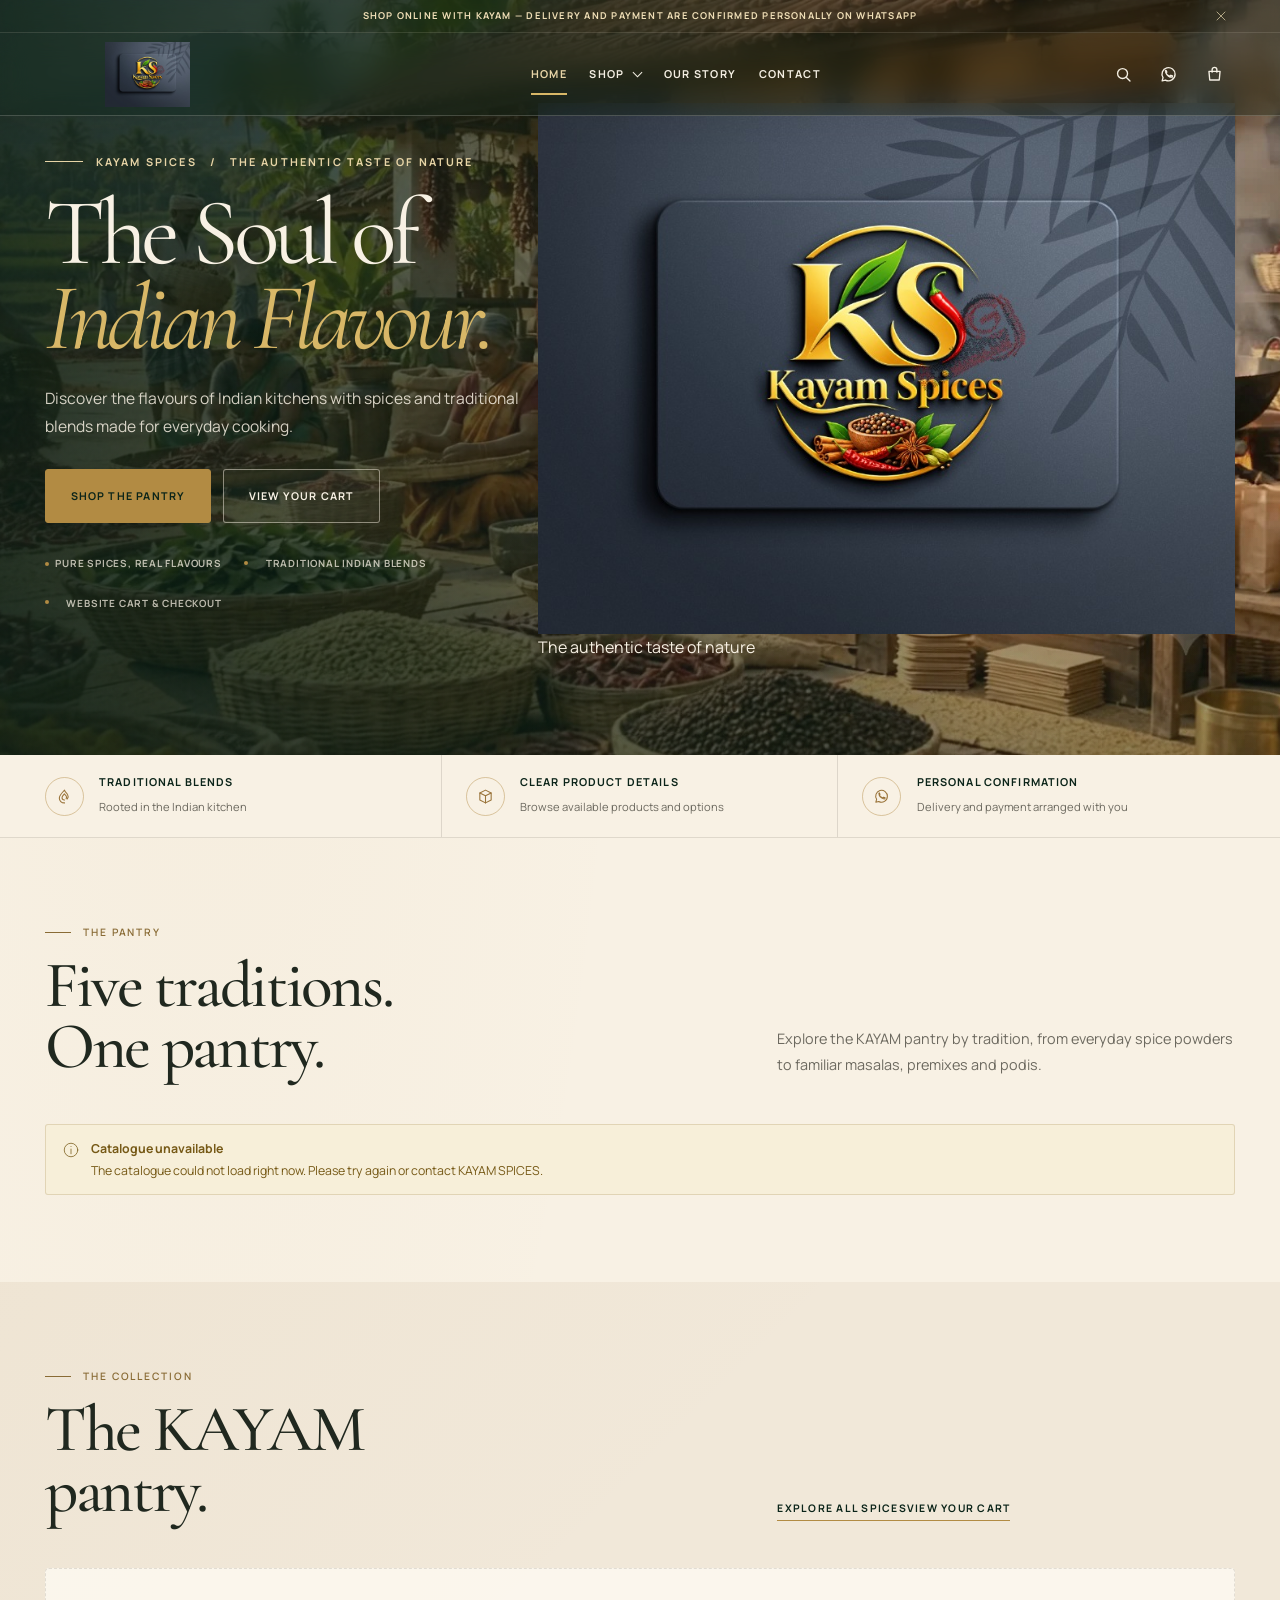
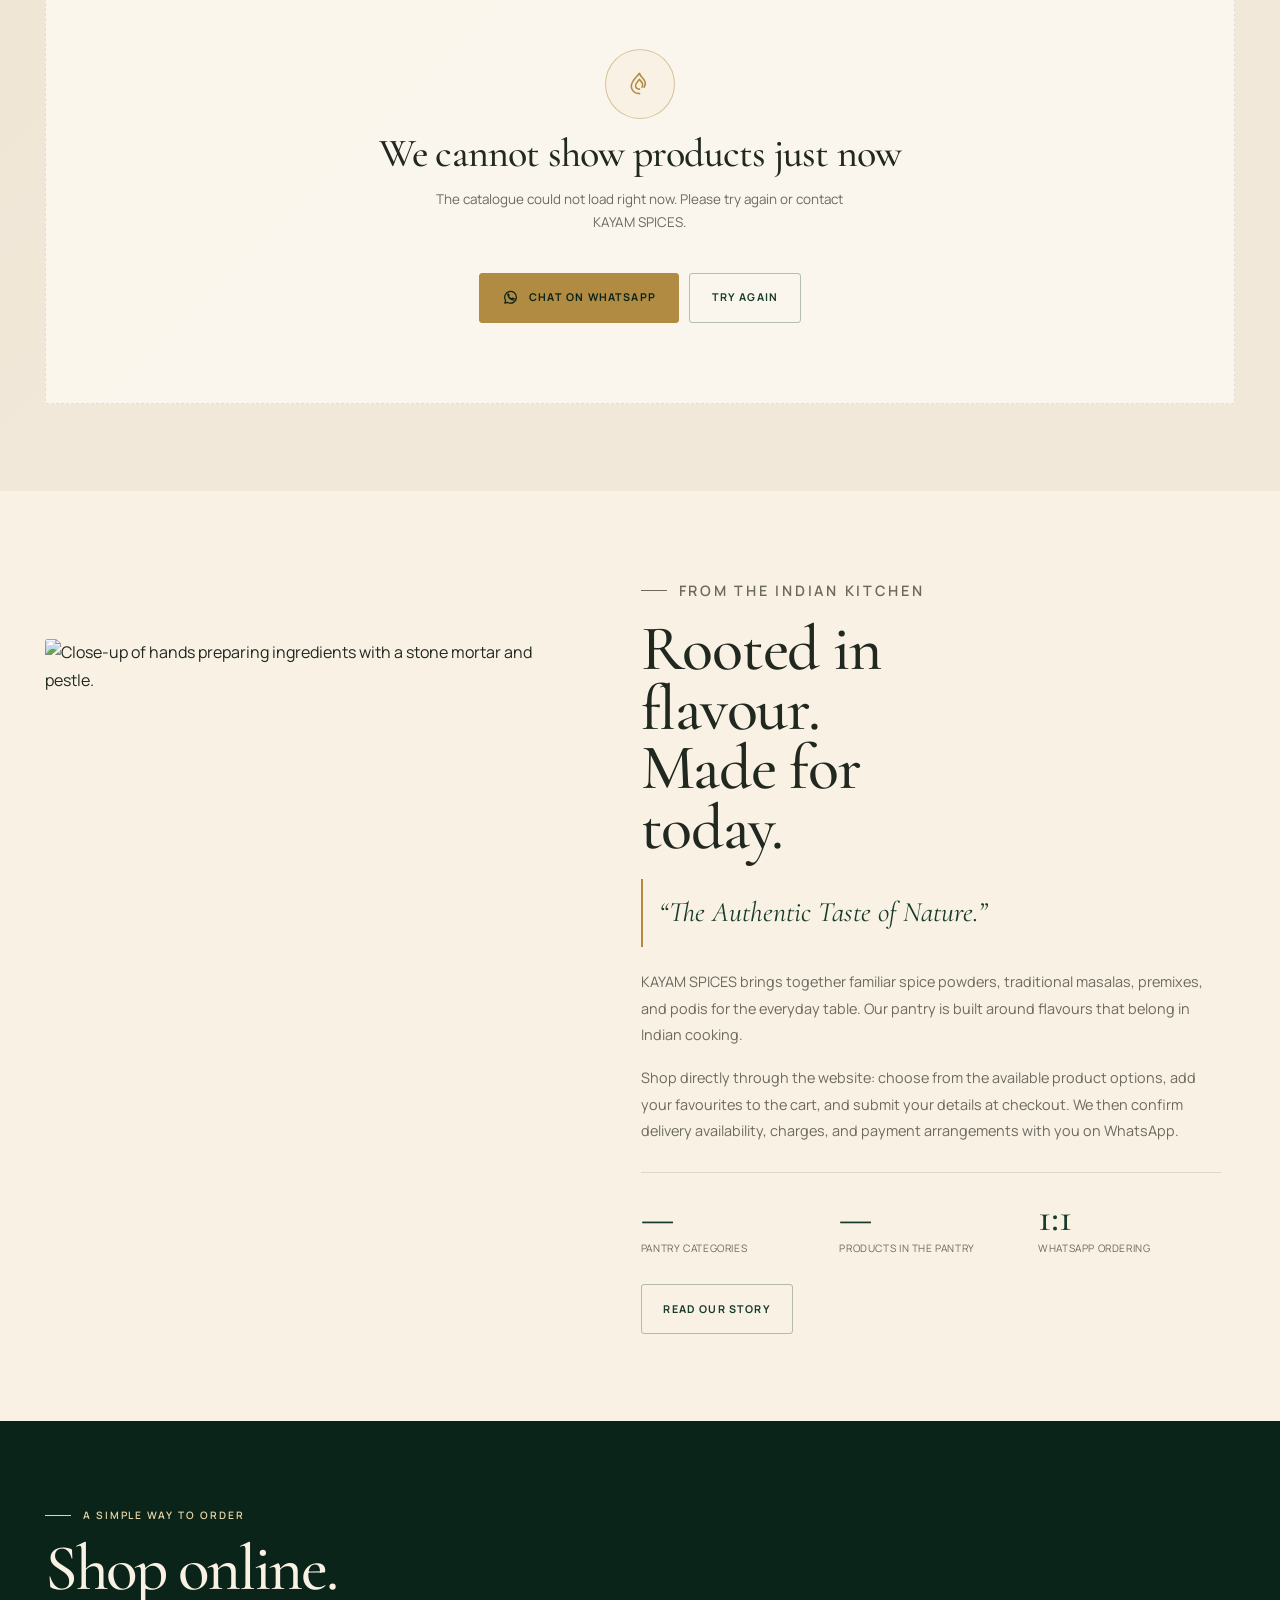
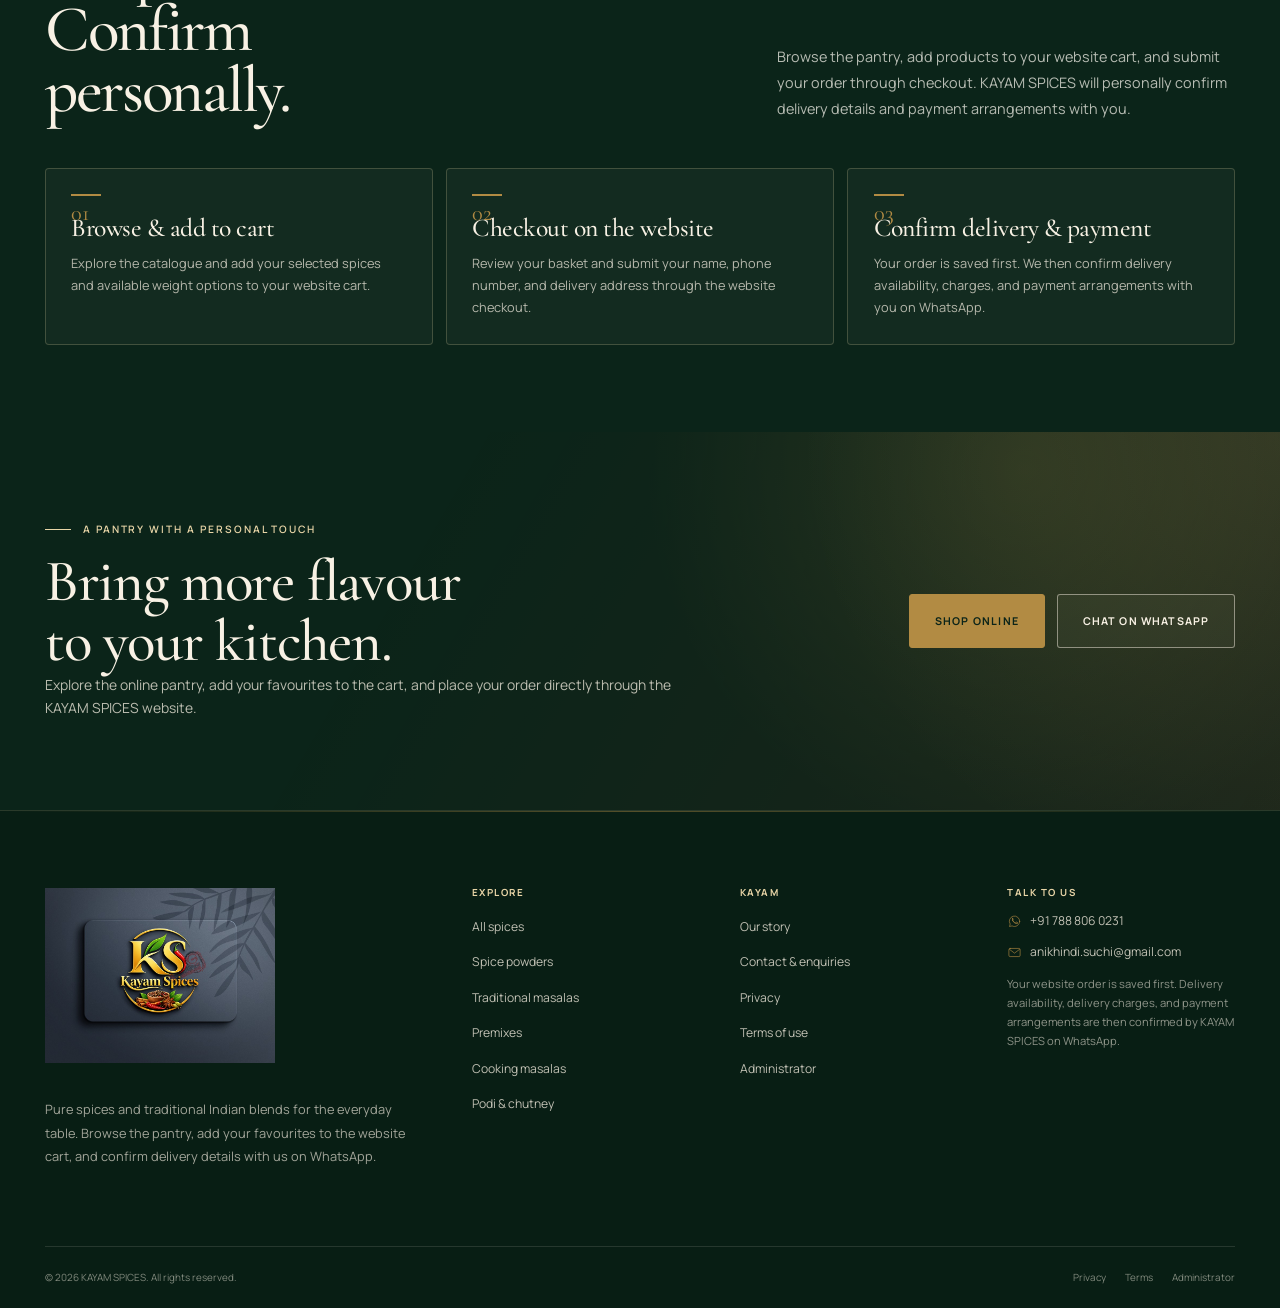
==== commit 7089ba1c: "Refresh homepage branding and online shopping journey" ====
--- a/index.html
+++ b/index.html
@@ -4,13 +4,13 @@
   <meta charset="utf-8">
   <meta name="viewport" content="width=device-width, initial-scale=1">
   <title>KAYAM SPICES | Pure Spices, Richer Traditions</title>
-  <meta name="description" content="Discover KAYAM SPICES: pure spices and traditional Indian blends for everyday cooking. Browse the pantry and confirm your order with us on WhatsApp.">
+  <meta name="description" content="Discover KAYAM SPICES: pure spices and traditional Indian blends for everyday cooking. Shop online, add products to your cart, and confirm delivery details with us on WhatsApp.">
   <meta name="theme-color" content="#0B2419">
   <meta property="og:type" content="website">
   <meta property="og:site_name" content="KAYAM SPICES">
   <meta property="og:title" content="KAYAM SPICES | Pure Spices, Richer Traditions">
-  <meta property="og:description" content="Pure spices and traditional Indian blends for everyday cooking. Explore the KAYAM SPICES pantry.">
-  <meta property="og:image" content="assets/images/hero-poster.jpg">
+  <meta property="og:description" content="Pure spices and traditional Indian blends for everyday cooking. Shop the KAYAM SPICES pantry online.">
+  <meta property="og:image" content="assets/images/kayam-spices-logo.jpeg">
   <meta name="twitter:card" content="summary_large_image">
   <link rel="icon" type="image/png" href="assets/images/favicon.png">
   <link rel="apple-touch-icon" href="assets/images/apple-touch-icon.png">
@@ -27,7 +27,7 @@
       "name": "KAYAM SPICES",
       "slogan": "Pure Spices, Real Flavours",
       "email": "anikhindi.suchi@gmail.com",
-      "logo": "https://shivakandula456-tech.github.io/kayam/assets/images/kayam-wordmark.svg",
+      "logo": "https://shivakandula456-tech.github.io/kayam-1/assets/images/kayam-spices-logo.jpeg",
       "contactPoint": {
         "@type": "ContactPoint",
         "contactType": "customer service",
@@ -53,15 +53,19 @@
           <h1 class="hero__title" id="hero-title">The Soul of<em>Indian Flavour.</em></h1>
           <p class="hero__lede">Discover the flavours of Indian kitchens with spices and traditional blends made for everyday cooking.</p>
           <div class="hero__actions">
-            <a class="btn btn--large" href="shop.html">Explore the Collection</a>
-            <a class="btn btn--outline-light btn--large" href="story.html">Discover Our Story</a>
+            <a class="btn btn--large" href="shop.html">Shop the Pantry</a>
+            <a class="btn btn--outline-light btn--large" href="cart.html">View Your Cart</a>
           </div>
           <div class="hero__meta" aria-label="Brand values">
             <span>Pure Spices, Real Flavours</span>
             <span>Traditional Indian blends</span>
-            <span>Personal WhatsApp ordering</span>
-          </div>
-        </div>
+            <span>Website cart &amp; checkout</span>
+          </div>
+        </div>
+        <aside class="hero__brand-panel" aria-label="KAYAM SPICES full brand logo">
+          <img class="hero__brand-art" src="assets/images/kayam-spices-logo.jpeg" alt="KAYAM SPICES complete logo featuring the gold KS emblem, green leaf, red chilli, spice illustration and brand name" width="859" height="655" fetchpriority="high" decoding="async">
+          <p class="hero__brand-caption">The authentic taste of nature</p>
+        </aside>
 </div>
     </section>
 
@@ -73,11 +77,11 @@
         </div>
         <div class="promise-item">
           <span class="promise-item__icon" aria-hidden="true"><svg viewBox="0 0 24 24" fill="none" stroke="currentColor" stroke-linecap="round" stroke-linejoin="round"><path d="m4 7 8-4 8 4v10l-8 4-8-4V7Z"/><path d="m4 7 8 4 8-4M12 11v10"/></svg></span>
-          <div><div class="promise-item__label">Clear product details</div><span class="promise-item__text">Confirm weights and prices with us</span></div>
+          <div><div class="promise-item__label">Clear product details</div><span class="promise-item__text">Browse available products and options</span></div>
         </div>
         <div class="promise-item">
           <span class="promise-item__icon" aria-hidden="true"><svg viewBox="0 0 24 24" fill="none" stroke="currentColor" stroke-linecap="round" stroke-linejoin="round"><path d="M20.3 11.7a8.25 8.25 0 0 1-12.2 7.3L4 20l1.1-4a8.25 8.25 0 1 1 15.2-4.3Z"/><path d="M8.7 8.6c.3 2.7 2.5 5 5.1 5.5l1.2-1.1 2.1.7-.4 1.6c-2.9.6-6.9-2.2-8.2-5.7l1.4-.6-.7-1.8-1.1.2c.1-.2.3-.4.6-.4Z"/></svg></span>
-          <div><div class="promise-item__label">Personal confirmation</div><span class="promise-item__text">Delivery details on WhatsApp</span></div>
+          <div><div class="promise-item__label">Personal confirmation</div><span class="promise-item__text">Delivery and payment arranged with you</span></div>
         </div>
       </div>
     </section>
@@ -106,7 +110,7 @@
             <p class="eyebrow">The collection</p>
             <h2 id="featured-title">The KAYAM pantry.</h2>
           </div>
-          <a class="text-link" href="shop.html">Explore all spices</a>
+          <div class="home-shop-actions"><a class="text-link" href="shop.html">Explore all spices</a><a class="text-link" href="cart.html">View your cart</a></div>
         </div>
         <div id="featured-products" aria-live="polite">
           <div class="skeleton-grid" aria-hidden="true">
@@ -124,14 +128,13 @@
         <div class="story-split">
           <div class="story-split__media" data-reveal>
             <img class="story-split__image" src="https://images.pexels.com/photos/5480193/pexels-photo-5480193.jpeg?auto=compress&amp;cs=tinysrgb&amp;w=1400" alt="Close-up of hands preparing ingredients with a stone mortar and pestle." width="800" height="1000" loading="lazy">
-            <div class="story-split__seal" aria-hidden="true"><span>Pure Spices<br>Real Flavours</span></div>
-          </div>
+                      </div>
           <div class="story-split__copy" data-reveal>
             <p class="eyebrow">From the Indian kitchen</p>
             <h2 id="story-title">Rooted in flavour.<br>Made for today.</h2>
             <blockquote class="story-quote">“The Authentic Taste of Nature.”</blockquote>
             <p>KAYAM SPICES brings together familiar spice powders, traditional masalas, premixes, and podis for the everyday table. Our pantry is built around flavours that belong in Indian cooking.</p>
-            <p>Browse each product, choose the weight that suits you, and send your order to us on WhatsApp. We confirm delivery availability, charges, and payment personally before your order is finalised.</p>
+            <p>Shop directly through the website: choose from the available product options, add your favourites to the cart, and submit your details at checkout. We then confirm delivery availability, charges, and payment arrangements with you on WhatsApp.</p>
             <div class="story-stats" aria-label="Our range">
               <div class="story-stat"><strong data-category-count>—</strong><span>Pantry categories</span></div>
               <div class="story-stat"><strong data-product-count>—</strong><span>Products in the pantry</span></div>
@@ -150,22 +153,22 @@
         <div class="section-head section-head--split section-head--dark" data-reveal>
           <div>
             <p class="eyebrow">A simple way to order</p>
-            <h2>A personal way to order.</h2>
-          </div>
-          <p class="section-head__copy">No guessing at delivery charges or payment steps. Your saved order is sent to KAYAM SPICES for personal confirmation.</p>
+            <h2>Shop online. Confirm personally.</h2>
+          </div>
+          <p class="section-head__copy">Browse the pantry, add products to your website cart, and submit your order through checkout. KAYAM SPICES will personally confirm delivery details and payment arrangements with you.</p>
         </div>
         <div class="process-grid">
           <article class="process-card" data-reveal>
-            <h3>Choose your spices</h3>
-            <p>Browse the catalogue by category, weight option, and availability.</p>
+            <h3>Browse &amp; add to cart</h3>
+            <p>Explore the catalogue and add your selected spices and available weight options to your website cart.</p>
           </article>
           <article class="process-card" data-reveal data-reveal-delay="80">
-            <h3>Share your details</h3>
-            <p>Add your name, phone number, and full delivery address at checkout.</p>
+            <h3>Checkout on the website</h3>
+            <p>Review your basket and submit your name, phone number, and delivery address through the website checkout.</p>
           </article>
           <article class="process-card" data-reveal data-reveal-delay="160">
-            <h3>Confirm together</h3>
-            <p>Your order is saved first, then opened in WhatsApp for delivery and payment confirmation.</p>
+            <h3>Confirm delivery &amp; payment</h3>
+            <p>Your order is saved first. We then confirm delivery availability, charges, and payment arrangements with you on WhatsApp.</p>
           </article>
         </div>
       </div>
@@ -175,12 +178,12 @@
       <div class="container cta-band__inner">
         <div data-reveal>
           <p class="eyebrow">A pantry with a personal touch</p>
-          <h2>Questions before you order?</h2>
-          <p>Speak to KAYAM SPICES directly about a spice, a weight option, delivery availability, or the best way to place your order.</p>
+          <h2>Bring more flavour to your kitchen.</h2>
+          <p>Explore the online pantry, add your favourites to the cart, and place your order directly through the KAYAM SPICES website.</p>
         </div>
         <div class="cta-band__actions" data-reveal>
-          <a class="btn btn--large" href="https://wa.me/917888060231" target="_blank" rel="noopener">Chat on WhatsApp</a>
-          <a class="btn btn--outline-light btn--large" href="contact.html">Contact us</a>
+          <a class="btn btn--large" href="shop.html">Shop Online</a>
+          <a class="btn btn--outline-light btn--large" href="https://wa.me/917888060231" target="_blank" rel="noopener">Chat on WhatsApp</a>
         </div>
       </div>
     </section>
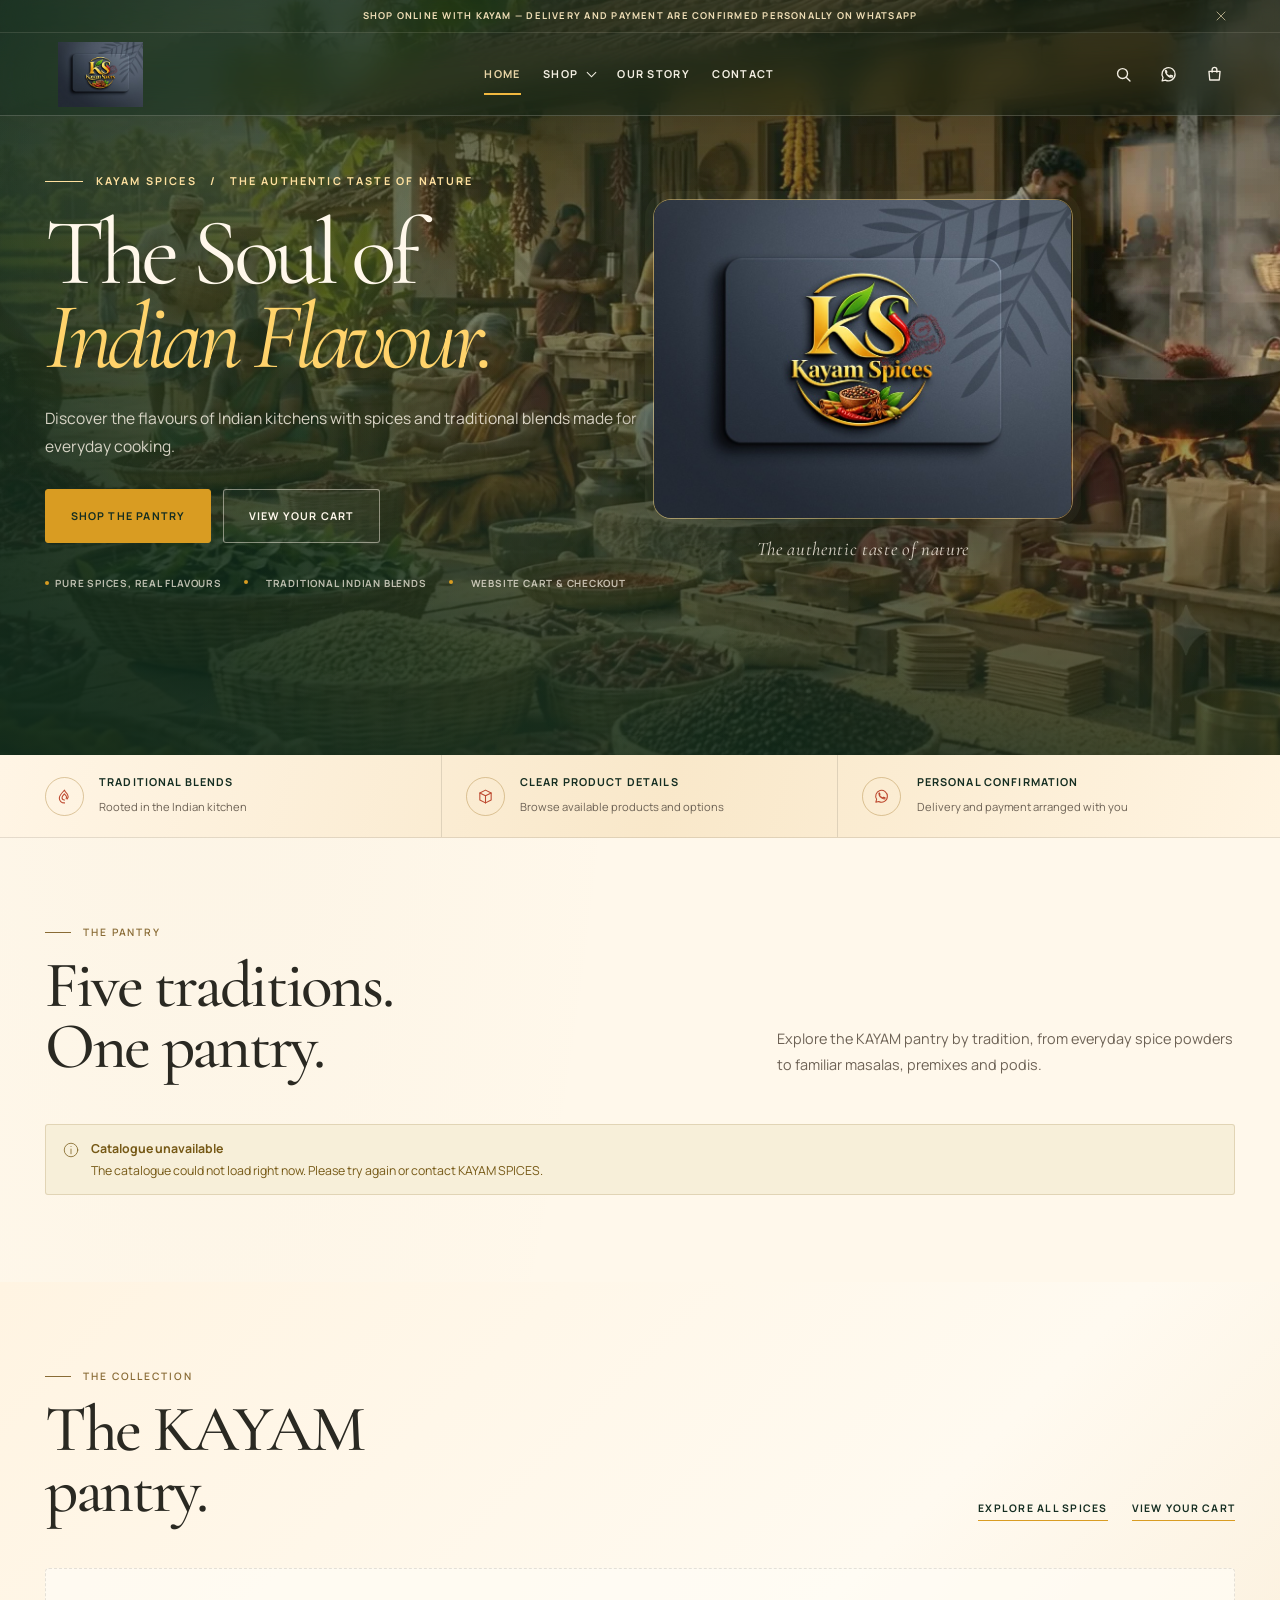
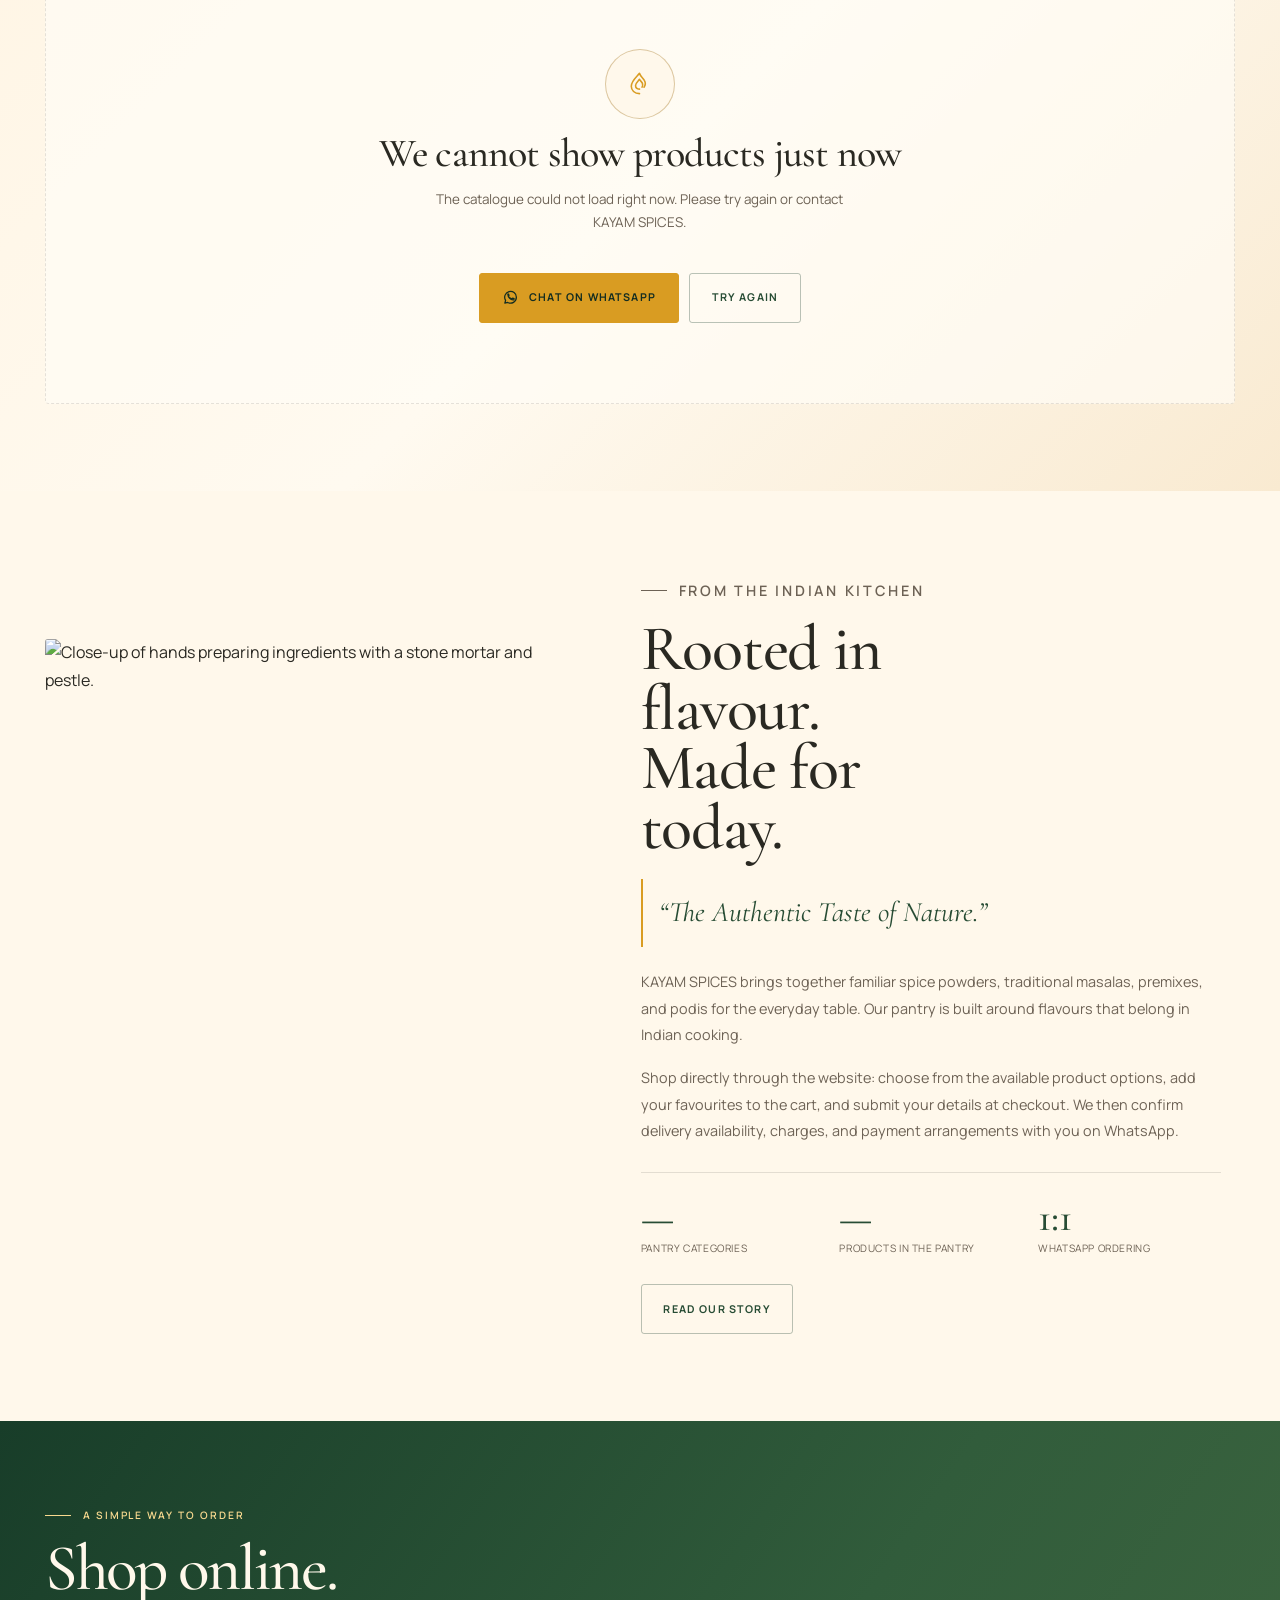
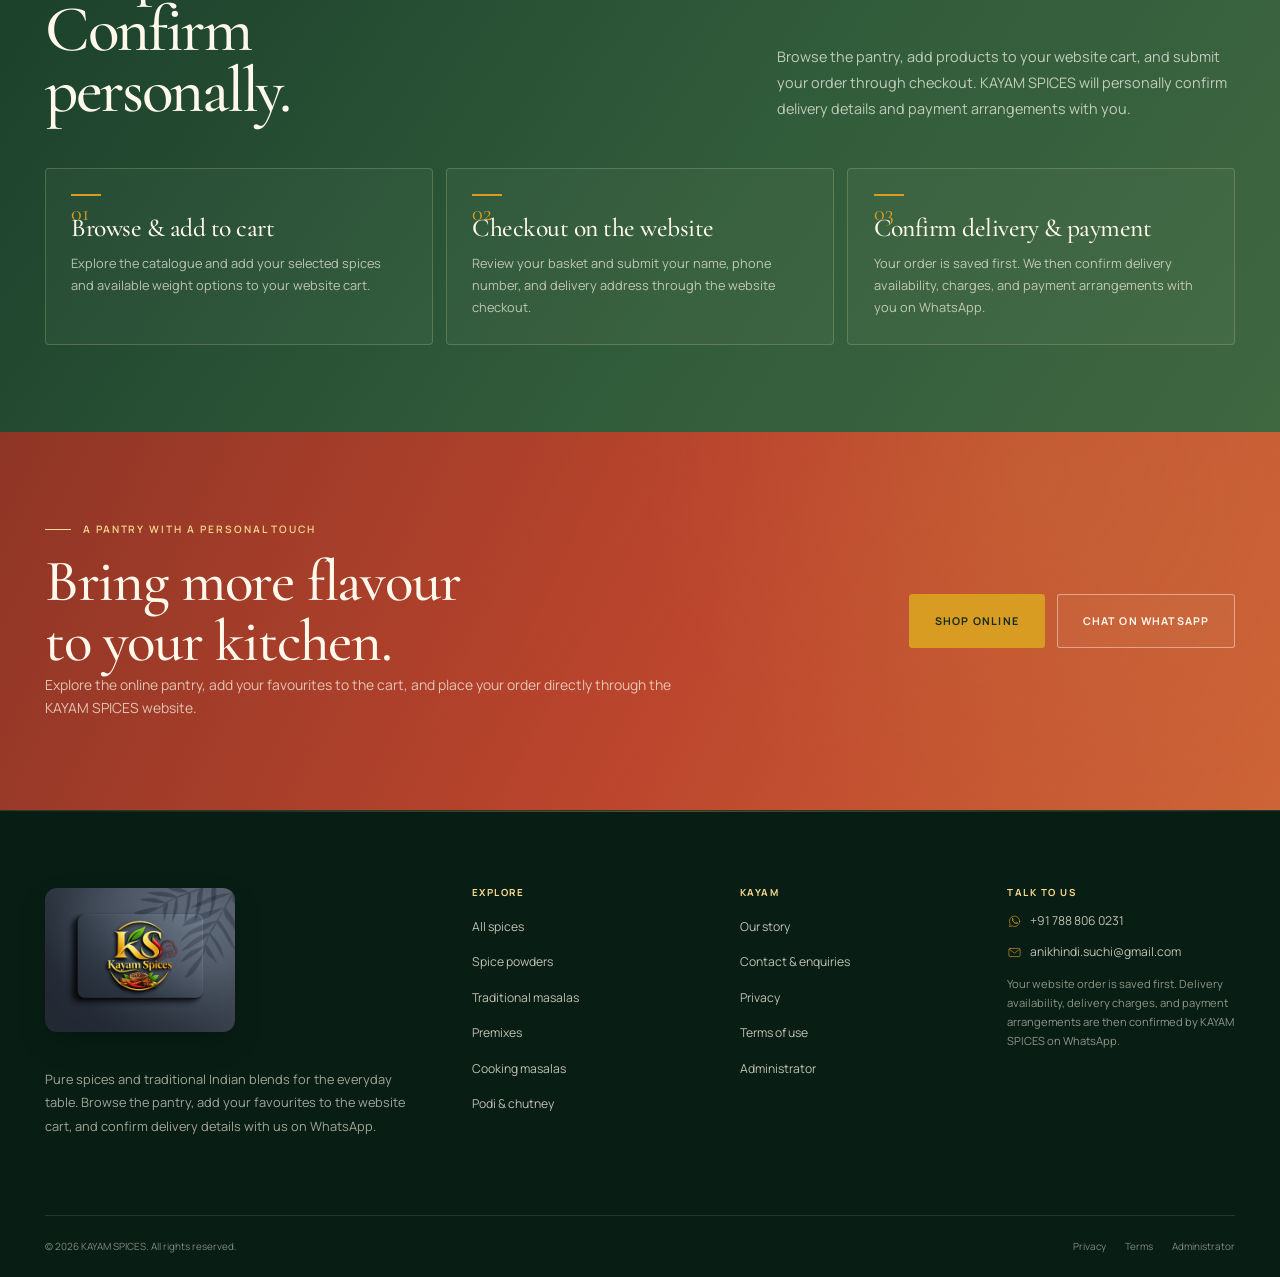
==== commit 406681c8: "Clean homepage story section markup" ====
--- a/index.html
+++ b/index.html
@@ -128,7 +128,7 @@
         <div class="story-split">
           <div class="story-split__media" data-reveal>
             <img class="story-split__image" src="https://images.pexels.com/photos/5480193/pexels-photo-5480193.jpeg?auto=compress&amp;cs=tinysrgb&amp;w=1400" alt="Close-up of hands preparing ingredients with a stone mortar and pestle." width="800" height="1000" loading="lazy">
-                      </div>
+          </div>
           <div class="story-split__copy" data-reveal>
             <p class="eyebrow">From the Indian kitchen</p>
             <h2 id="story-title">Rooted in flavour.<br>Made for today.</h2>
--- a/assets/css/mobile.css
+++ b/assets/css/mobile.css
@@ -2544,3 +2544,166 @@
     transition: none;
   }
 }
+
+
+/* KAYAM SPICES client brand refresh — complete logo and brighter homepage */
+.brand__logo--header {
+  width: 106px;
+  height: 81px;
+  object-fit: contain;
+  border: 0;
+  border-radius: 8px;
+  box-shadow: none;
+}
+
+.brand--drawer .brand__logo {
+  width: 124px;
+  height: 95px;
+  object-fit: contain;
+  border: 0;
+  border-radius: 9px;
+  box-shadow: none;
+}
+
+.footer-brand__logo {
+  display: block;
+  width: min(190px, 100%);
+  height: auto;
+  border-radius: 12px;
+  box-shadow: 0 12px 28px rgba(0, 0, 0, 0.18);
+}
+
+.footer-brand__lockup {
+  align-items: flex-start;
+}
+
+body[data-page="home"] {
+  --forest: #274c34;
+  --forest-deep: #142d21;
+  --forest-soft: #4b7650;
+  --gold: #d99c22;
+  --gold-bright: #f1b83f;
+  --gold-soft: #f8d98f;
+  --ivory: #fff8eb;
+  --ivory-deep: #f1dfc4;
+  --ivory-warm: #fff0d7;
+  --spice-red: #c94b32;
+  --spice-red-dark: #963923;
+  --muted: #6d6255;
+  --ink: #2a2922;
+}
+
+body[data-page="home"] .announcement-bar {
+  background: linear-gradient(90deg, #873323, #b4432e);
+  color: #fff1d5;
+}
+
+body[data-page="home"] .hero__scrim {
+  background:
+    linear-gradient(180deg, rgba(15, 42, 27, 0.34) 0%, rgba(15, 42, 27, 0.08) 38%, rgba(15, 42, 27, 0.78) 100%),
+    linear-gradient(90deg, rgba(15, 42, 27, 0.86) 0%, rgba(15, 42, 27, 0.42) 52%, rgba(15, 42, 27, 0.12) 100%);
+}
+
+body[data-page="home"] .hero__texture {
+  opacity: 0.48;
+  background-image:
+    radial-gradient(circle at 18% 24%, rgba(245, 185, 64, 0.22), transparent 32%),
+    radial-gradient(circle at 82% 76%, rgba(203, 73, 48, 0.16), transparent 28%),
+    linear-gradient(115deg, transparent 30%, rgba(255, 218, 136, 0.08) 50%, transparent 70%);
+}
+
+body[data-page="home"] .hero__kicker {
+  color: #ffe1a0;
+}
+
+body[data-page="home"] .hero__title em {
+  color: #ffd36b;
+}
+
+body[data-page="home"] .promise-strip {
+  background: linear-gradient(105deg, #fff5e5 0%, #f9e8ca 52%, #fff4e1 100%);
+  color: #29372b;
+}
+
+body[data-page="home"] .promise-item__icon {
+  color: #bd482f;
+}
+
+body[data-page="home"] .section--ivory {
+  background: linear-gradient(135deg, #fff4e2 0%, #fffaf0 55%, #f9ead1 100%);
+}
+
+body[data-page="home"] .section--green {
+  background: linear-gradient(125deg, #183d29 0%, #315c3b 58%, #3f6740 100%);
+}
+
+body[data-page="home"] .cta-band {
+  background: linear-gradient(115deg, #8f3526 0%, #bd472e 54%, #d16a39 100%);
+}
+
+.hero__brand-panel {
+  justify-self: end;
+  width: min(100%, 420px);
+  margin-block: 0.5rem;
+  animation: hero-rise 950ms var(--ease) 560ms both;
+}
+
+.hero__brand-art {
+  width: 100%;
+  aspect-ratio: 859 / 655;
+  object-fit: contain;
+  border: 1px solid rgba(248, 217, 143, 0.5);
+  border-radius: 18px;
+  box-shadow: 0 24px 70px rgba(6, 19, 12, 0.38), 0 0 0 8px rgba(255, 239, 207, 0.045);
+}
+
+.hero__brand-caption {
+  margin-top: 0.85rem;
+  color: rgba(255, 248, 235, 0.82);
+  font-family: var(--font-display);
+  font-size: 1.18rem;
+  font-style: italic;
+  letter-spacing: 0.035em;
+  text-align: center;
+}
+
+.home-shop-actions {
+  display: flex;
+  flex-wrap: wrap;
+  align-items: center;
+  justify-content: flex-end;
+  gap: 1rem 1.5rem;
+}
+
+@media (min-width: 900px) {
+  .brand__logo--header {
+    width: 112px;
+    height: 85px;
+  }
+}
+
+@media (max-width: 899px) {
+  .brand__logo--header {
+    width: 82px;
+    height: 63px;
+  }
+
+  .brand--drawer .brand__logo {
+    width: 112px;
+    height: 85px;
+  }
+
+  .hero__brand-panel {
+    display: none;
+  }
+
+  .home-shop-actions {
+    justify-content: flex-start;
+  }
+}
+
+@media (max-width: 520px) {
+  .footer-brand__logo {
+    width: 164px;
+  }
+}
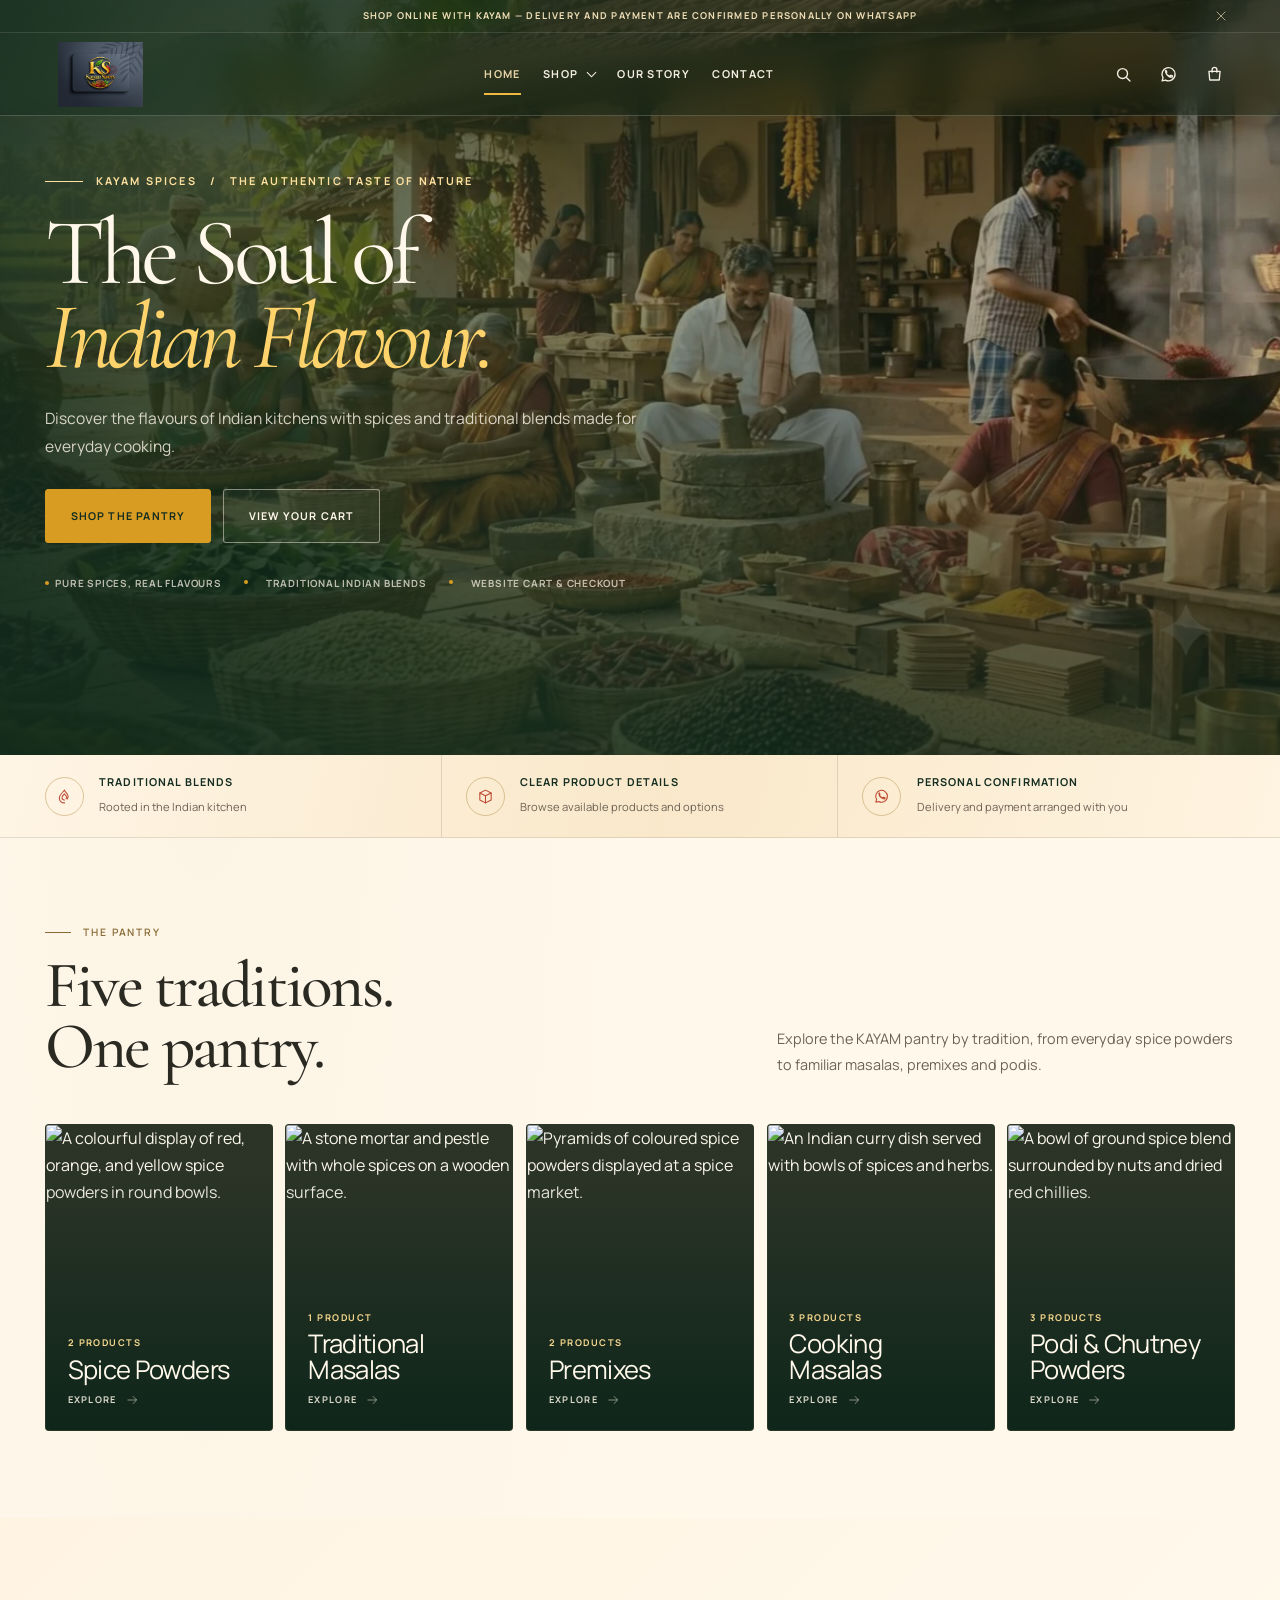
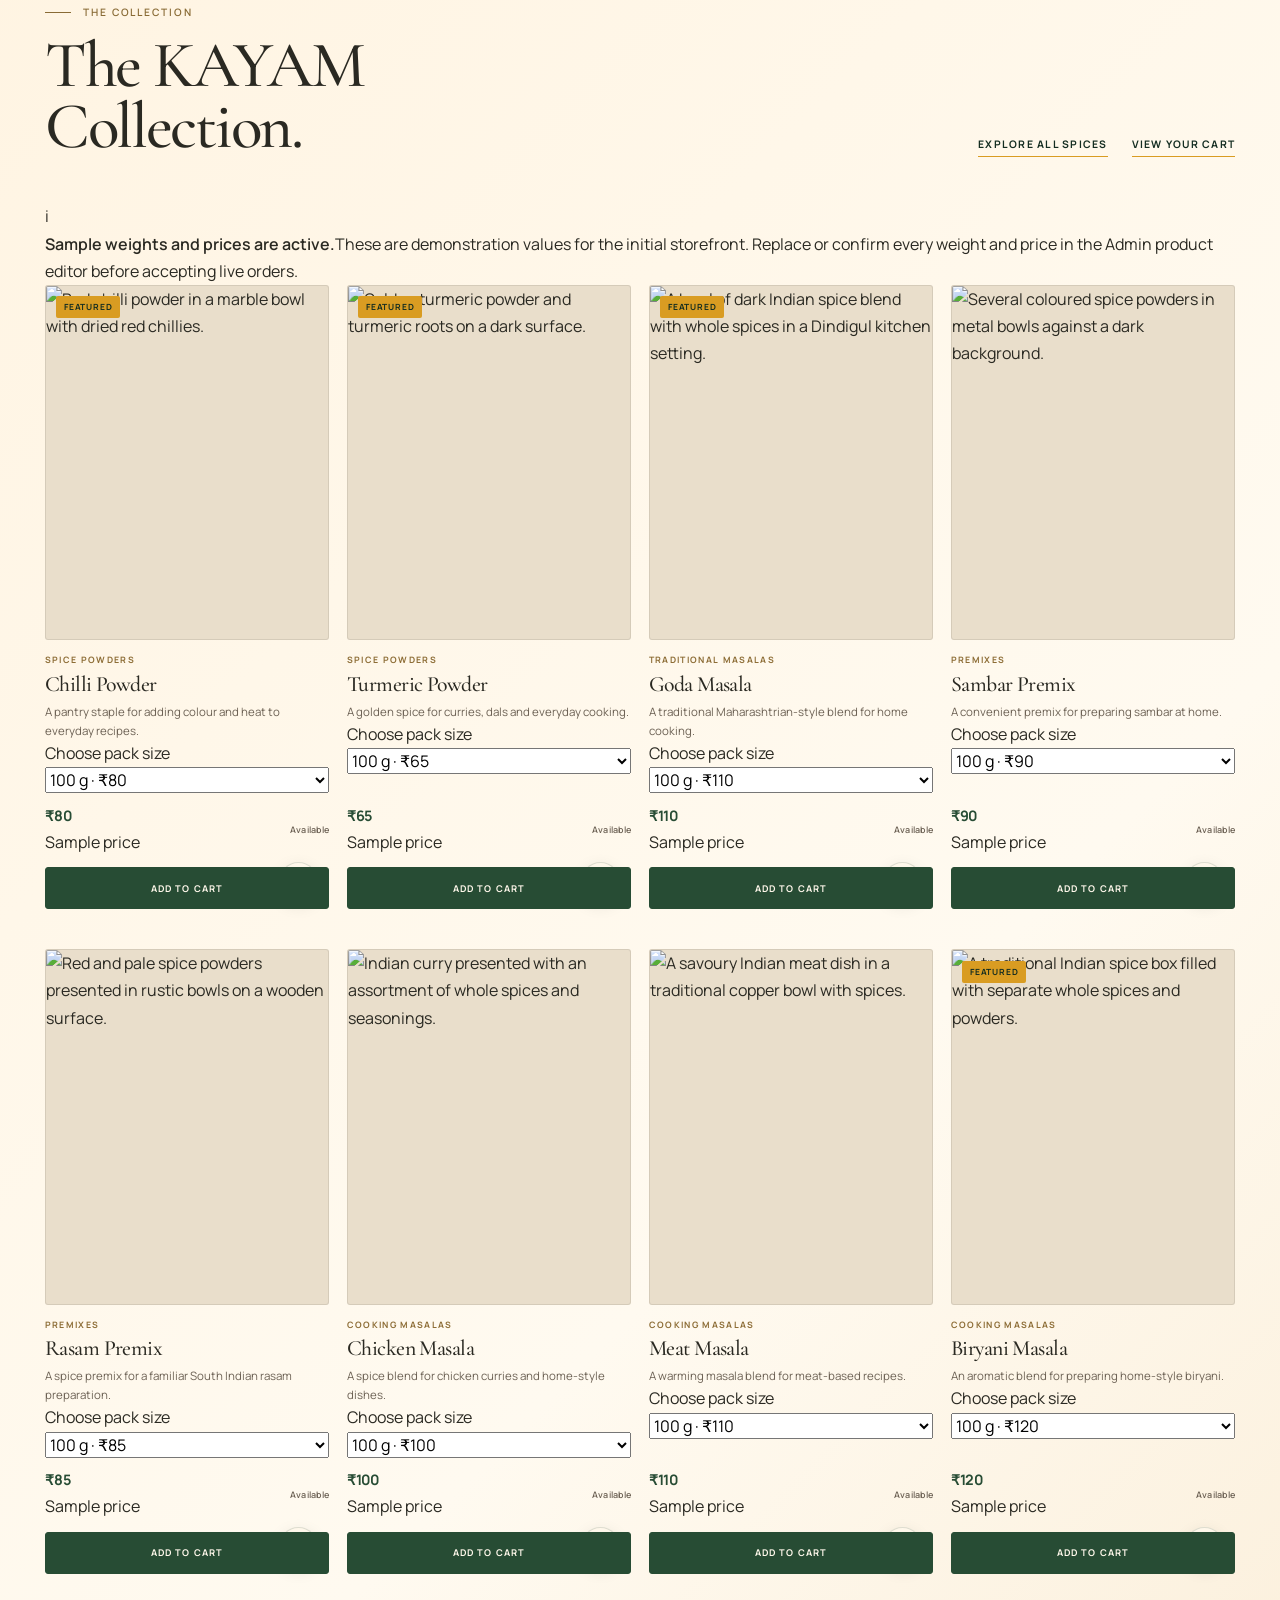
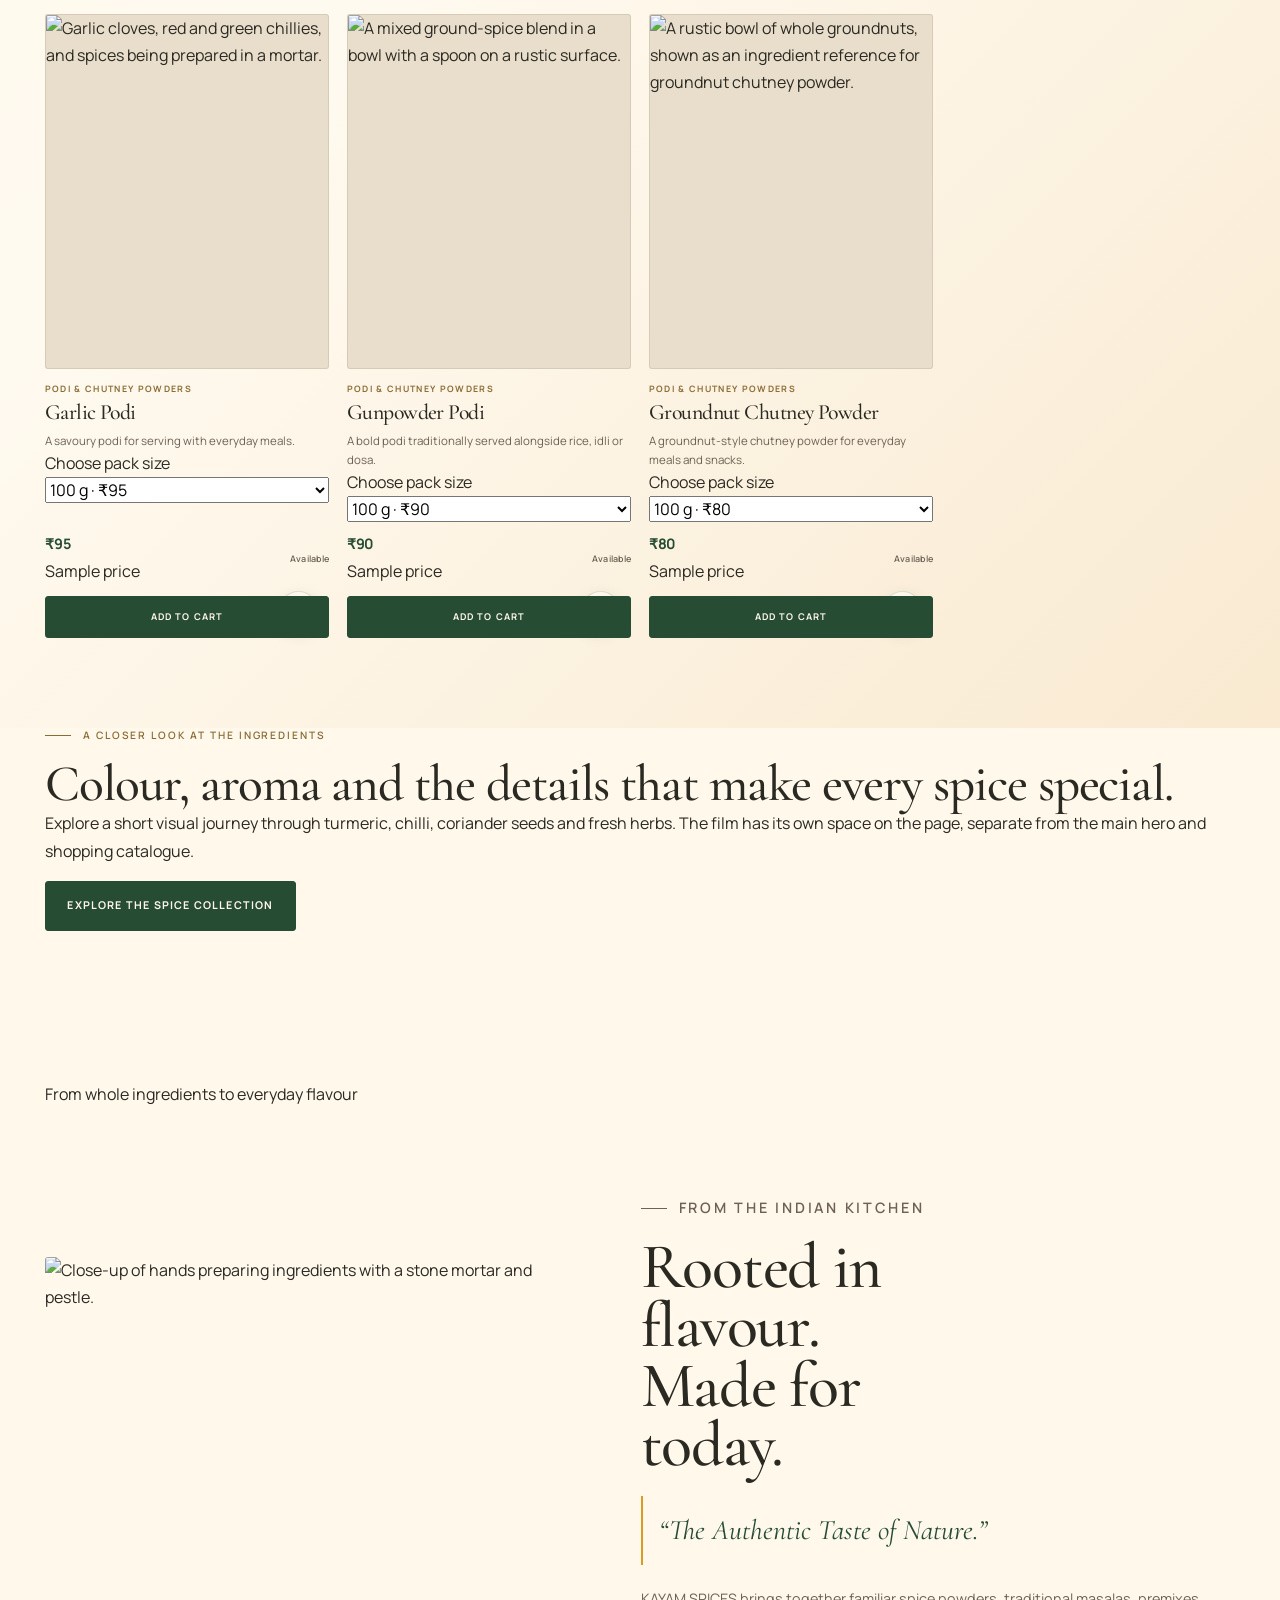
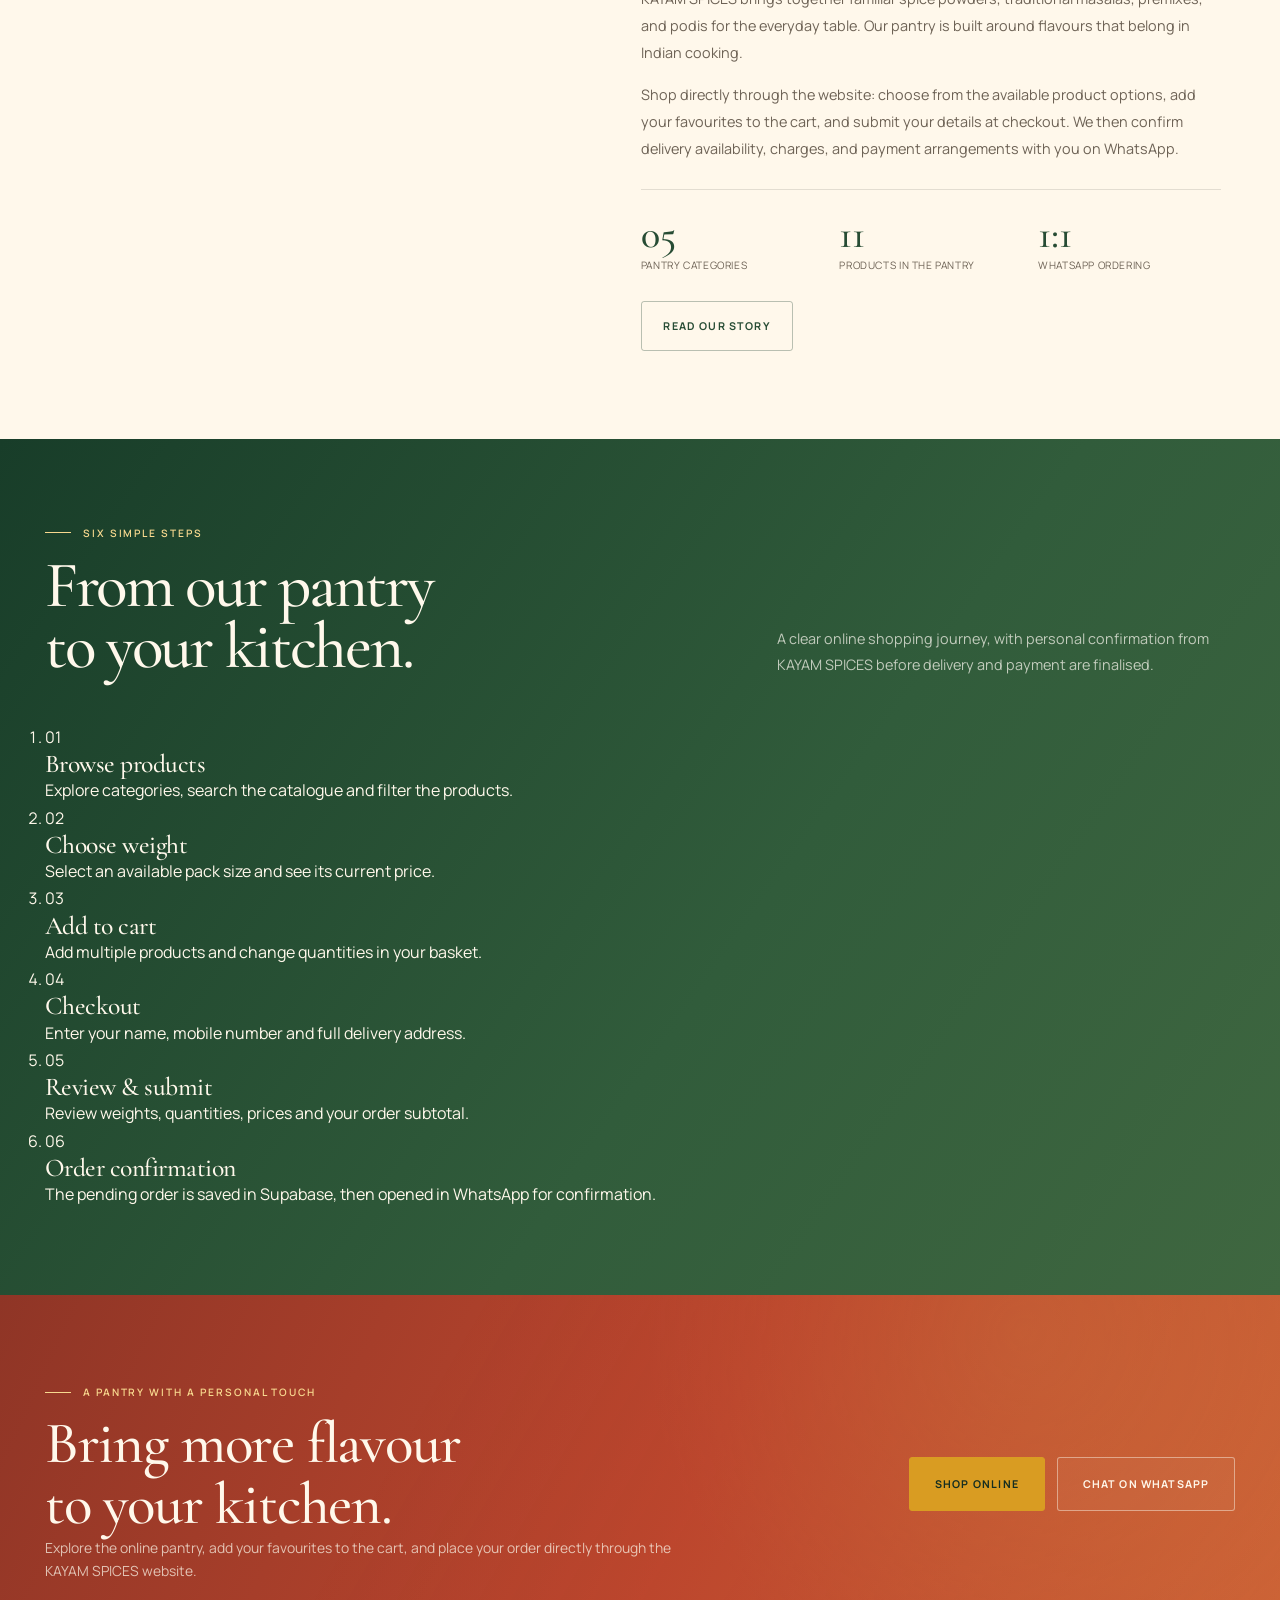
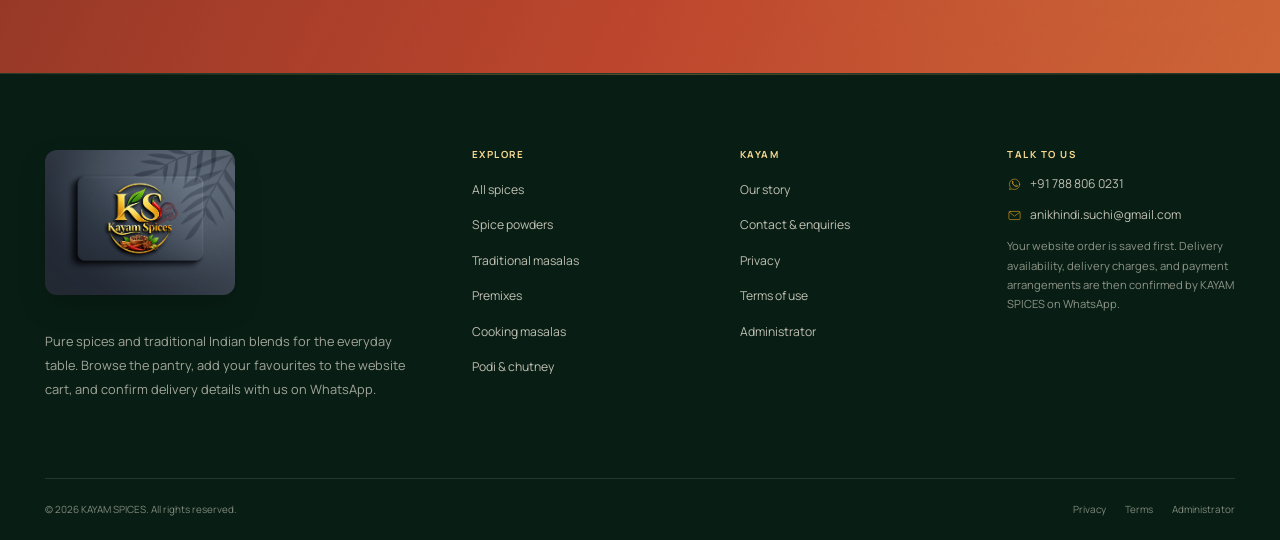
==== commit 4ac11d2b: "Remove hero logo card and restore catalogue, spice film and six-step order journey" ====
--- a/index.html
+++ b/index.html
@@ -10,7 +10,7 @@
   <meta property="og:site_name" content="KAYAM SPICES">
   <meta property="og:title" content="KAYAM SPICES | Pure Spices, Richer Traditions">
   <meta property="og:description" content="Pure spices and traditional Indian blends for everyday cooking. Shop the KAYAM SPICES pantry online.">
-  <meta property="og:image" content="assets/images/kayam-spices-logo.jpeg">
+  <meta property="og:image" content="assets/images/hero-poster.webp">
   <meta name="twitter:card" content="summary_large_image">
   <link rel="icon" type="image/png" href="assets/images/favicon.png">
   <link rel="apple-touch-icon" href="assets/images/apple-touch-icon.png">
@@ -27,7 +27,7 @@
       "name": "KAYAM SPICES",
       "slogan": "Pure Spices, Real Flavours",
       "email": "anikhindi.suchi@gmail.com",
-      "logo": "https://shivakandula456-tech.github.io/kayam-1/assets/images/kayam-spices-logo.jpeg",
+      "logo": "https://shivakandula456-tech.github.io/kayam-1/assets/images/kayam-logo-transparent.png",
       "contactPoint": {
         "@type": "ContactPoint",
         "contactType": "customer service",
@@ -62,10 +62,6 @@
             <span>Website cart &amp; checkout</span>
           </div>
         </div>
-        <aside class="hero__brand-panel" aria-label="KAYAM SPICES full brand logo">
-          <img class="hero__brand-art" src="assets/images/kayam-spices-logo.jpeg" alt="KAYAM SPICES complete logo featuring the gold KS emblem, green leaf, red chilli, spice illustration and brand name" width="859" height="655" fetchpriority="high" decoding="async">
-          <p class="hero__brand-caption">The authentic taste of nature</p>
-        </aside>
 </div>
     </section>
 
@@ -108,10 +104,11 @@
         <div class="section-head section-head--split" data-reveal>
           <div>
             <p class="eyebrow">The collection</p>
-            <h2 id="featured-title">The KAYAM pantry.</h2>
+            <h2 id="featured-title">The KAYAM Collection.</h2>
           </div>
           <div class="home-shop-actions"><a class="text-link" href="shop.html">Explore all spices</a><a class="text-link" href="cart.html">View your cart</a></div>
         </div>
+        <div id="catalogue-notice" hidden></div>
         <div id="featured-products" aria-live="polite">
           <div class="skeleton-grid" aria-hidden="true">
             <div class="skeleton-card"><div class="skeleton skeleton--image"></div><div class="skeleton skeleton--line"></div><div class="skeleton skeleton--line skeleton--line-short"></div></div>
@@ -119,6 +116,23 @@
             <div class="skeleton-card"><div class="skeleton skeleton--image"></div><div class="skeleton skeleton--line"></div><div class="skeleton skeleton--line skeleton--line-short"></div></div>
             <div class="skeleton-card"><div class="skeleton skeleton--image"></div><div class="skeleton skeleton--line"></div><div class="skeleton skeleton--line skeleton--line-short"></div></div>
           </div>
+        </div>
+      </div>
+    </section>
+
+    <section class="spice-film-section" aria-labelledby="spice-film-title">
+      <div class="container spice-film-section__inner">
+        <div class="spice-film-section__copy" data-reveal>
+          <p class="eyebrow">A closer look at the ingredients</p>
+          <h2 id="spice-film-title">Colour, aroma and the details that make every spice special.</h2>
+          <p>Explore a short visual journey through turmeric, chilli, coriander seeds and fresh herbs. The film has its own space on the page, separate from the main hero and shopping catalogue.</p>
+          <a class="btn btn--dark" href="shop.html">Explore the spice collection</a>
+        </div>
+        <div class="spice-film-section__media" data-reveal>
+          <video class="spice-film-section__video" autoplay muted loop playsinline preload="none" poster="assets/images/kayam-spice-showcase-poster.webp" aria-label="A short film showing turmeric, red chilli, coriander seeds, spice jars and fresh herbs">
+            <source src="assets/videos/kayam-spice-showcase.mp4" type="video/mp4">
+          </video>
+          <span class="spice-film-section__caption">From whole ingredients to everyday flavour</span>
         </div>
       </div>
     </section>
@@ -148,29 +162,23 @@
       </div>
     </section>
 
-    <section class="section section--green">
+    <section class="section section--green order-journey" aria-labelledby="order-journey-title">
       <div class="container">
         <div class="section-head section-head--split section-head--dark" data-reveal>
           <div>
-            <p class="eyebrow">A simple way to order</p>
-            <h2>Shop online. Confirm personally.</h2>
-          </div>
-          <p class="section-head__copy">Browse the pantry, add products to your website cart, and submit your order through checkout. KAYAM SPICES will personally confirm delivery details and payment arrangements with you.</p>
-        </div>
-        <div class="process-grid">
-          <article class="process-card" data-reveal>
-            <h3>Browse &amp; add to cart</h3>
-            <p>Explore the catalogue and add your selected spices and available weight options to your website cart.</p>
-          </article>
-          <article class="process-card" data-reveal data-reveal-delay="80">
-            <h3>Checkout on the website</h3>
-            <p>Review your basket and submit your name, phone number, and delivery address through the website checkout.</p>
-          </article>
-          <article class="process-card" data-reveal data-reveal-delay="160">
-            <h3>Confirm delivery &amp; payment</h3>
-            <p>Your order is saved first. We then confirm delivery availability, charges, and payment arrangements with you on WhatsApp.</p>
-          </article>
-        </div>
+            <p class="eyebrow">Six simple steps</p>
+            <h2 id="order-journey-title">From our pantry to your kitchen.</h2>
+          </div>
+          <p class="section-head__copy">A clear online shopping journey, with personal confirmation from KAYAM SPICES before delivery and payment are finalised.</p>
+        </div>
+        <ol class="order-journey__grid">
+          <li class="order-step" data-reveal><span class="order-step__number">01</span><h3>Browse products</h3><p>Explore categories, search the catalogue and filter the products.</p></li>
+          <li class="order-step" data-reveal data-reveal-delay="60"><span class="order-step__number">02</span><h3>Choose weight</h3><p>Select an available pack size and see its current price.</p></li>
+          <li class="order-step" data-reveal data-reveal-delay="120"><span class="order-step__number">03</span><h3>Add to cart</h3><p>Add multiple products and change quantities in your basket.</p></li>
+          <li class="order-step" data-reveal data-reveal-delay="180"><span class="order-step__number">04</span><h3>Checkout</h3><p>Enter your name, mobile number and full delivery address.</p></li>
+          <li class="order-step" data-reveal data-reveal-delay="240"><span class="order-step__number">05</span><h3>Review &amp; submit</h3><p>Review weights, quantities, prices and your order subtotal.</p></li>
+          <li class="order-step" data-reveal data-reveal-delay="300"><span class="order-step__number">06</span><h3>Order confirmation</h3><p>The pending order is saved in Supabase, then opened in WhatsApp for confirmation.</p></li>
+        </ol>
       </div>
     </section>
 
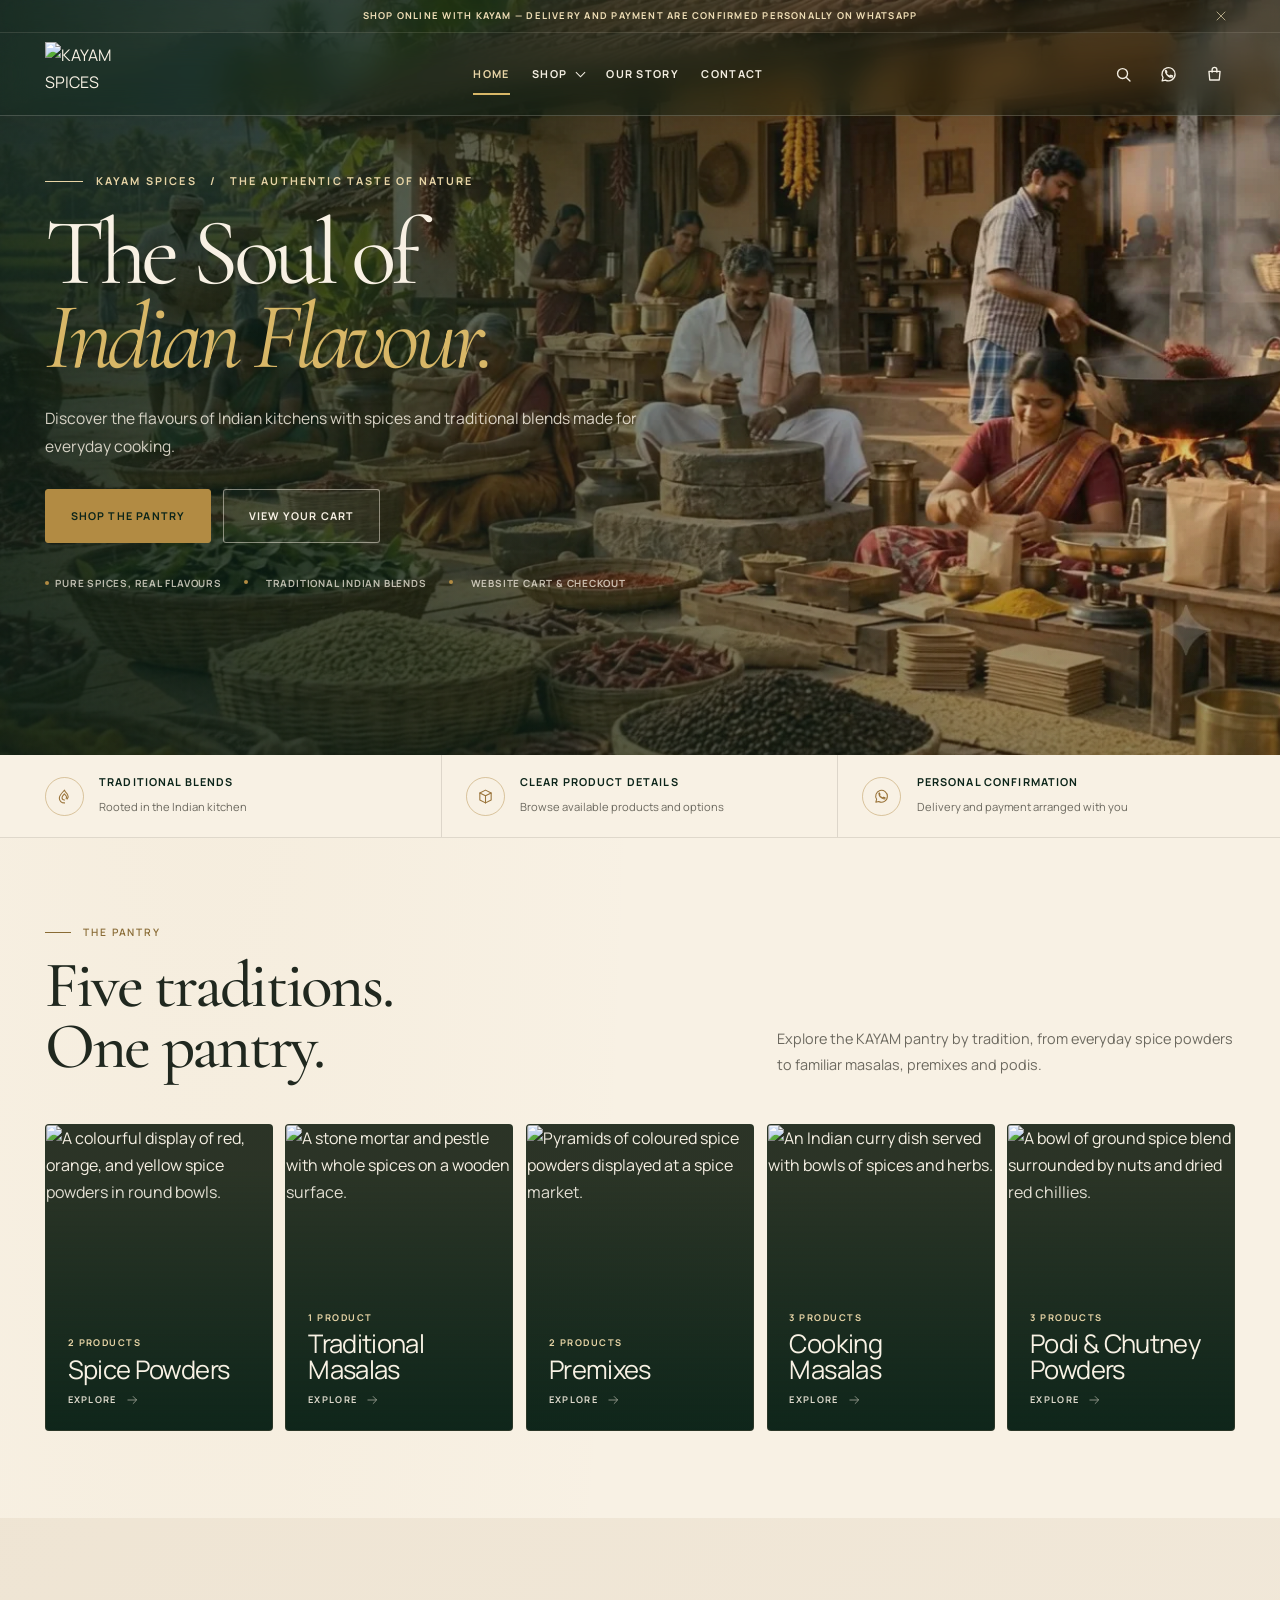
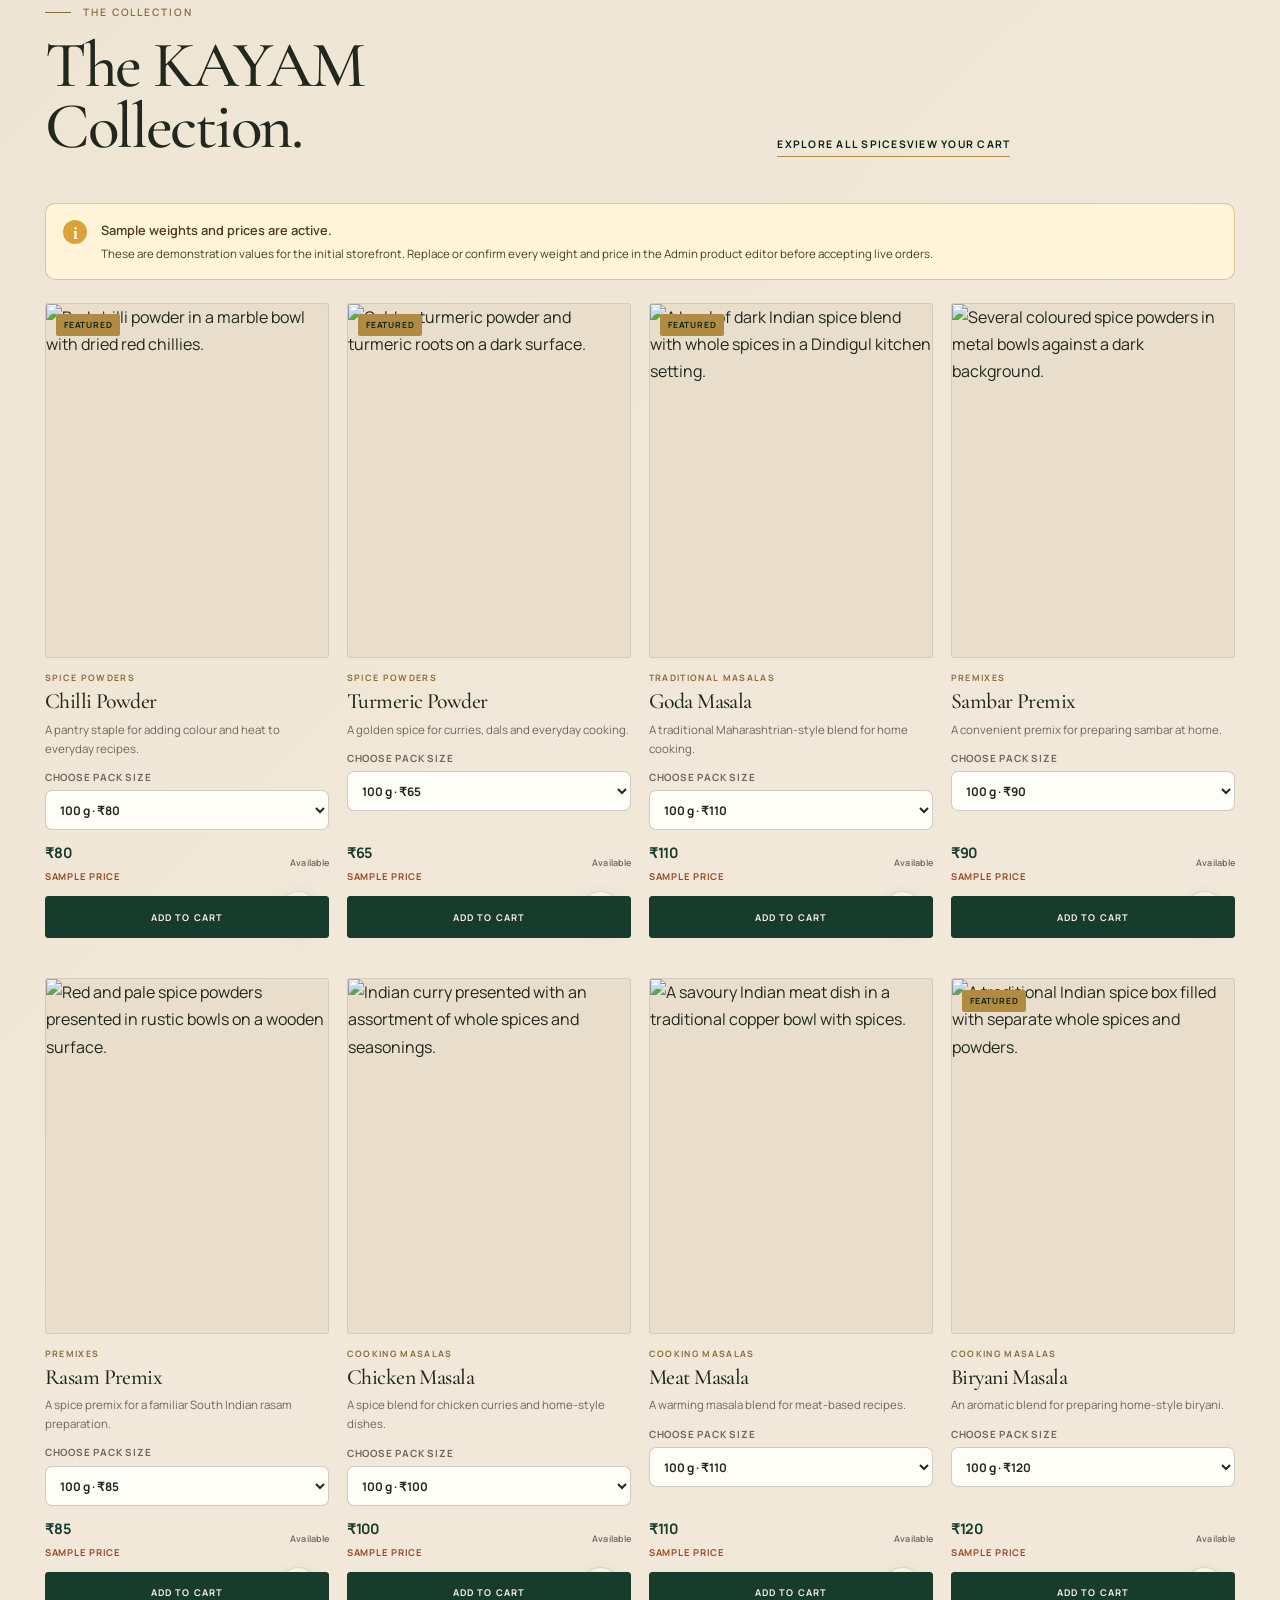
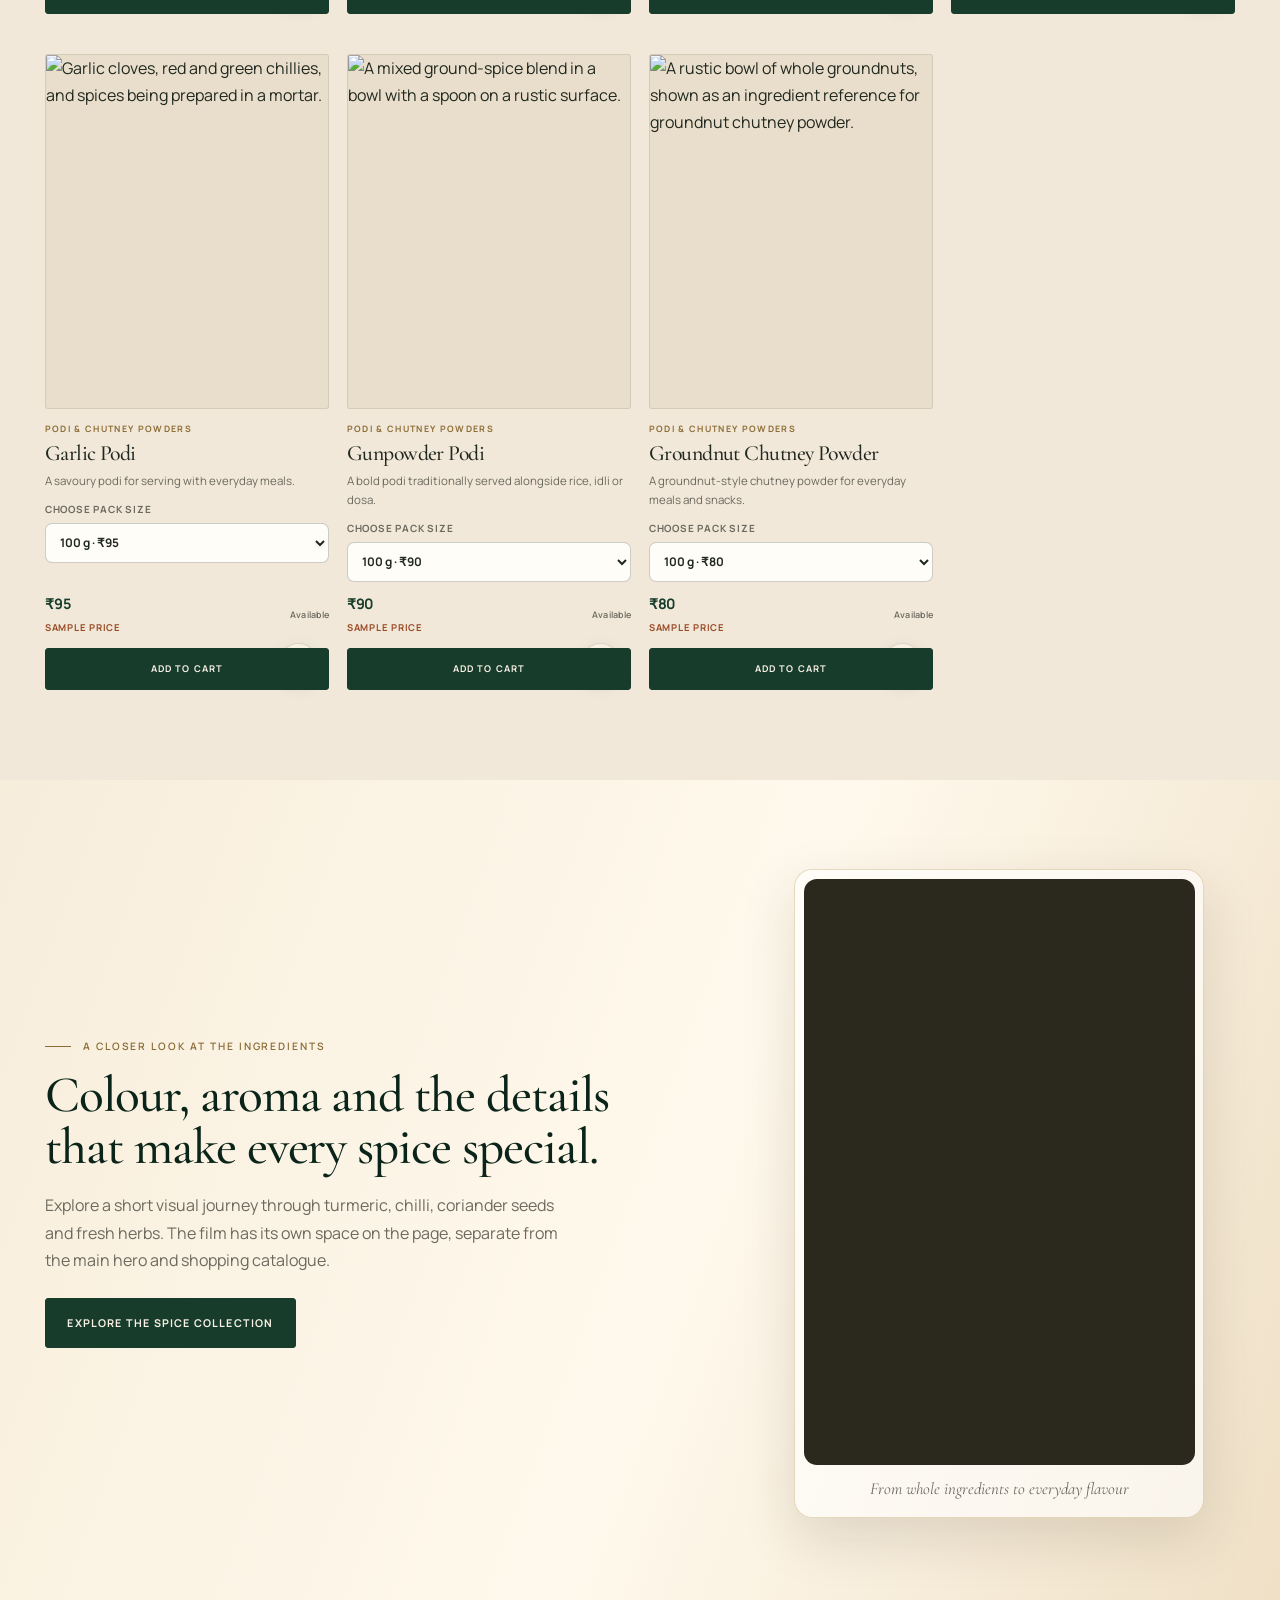
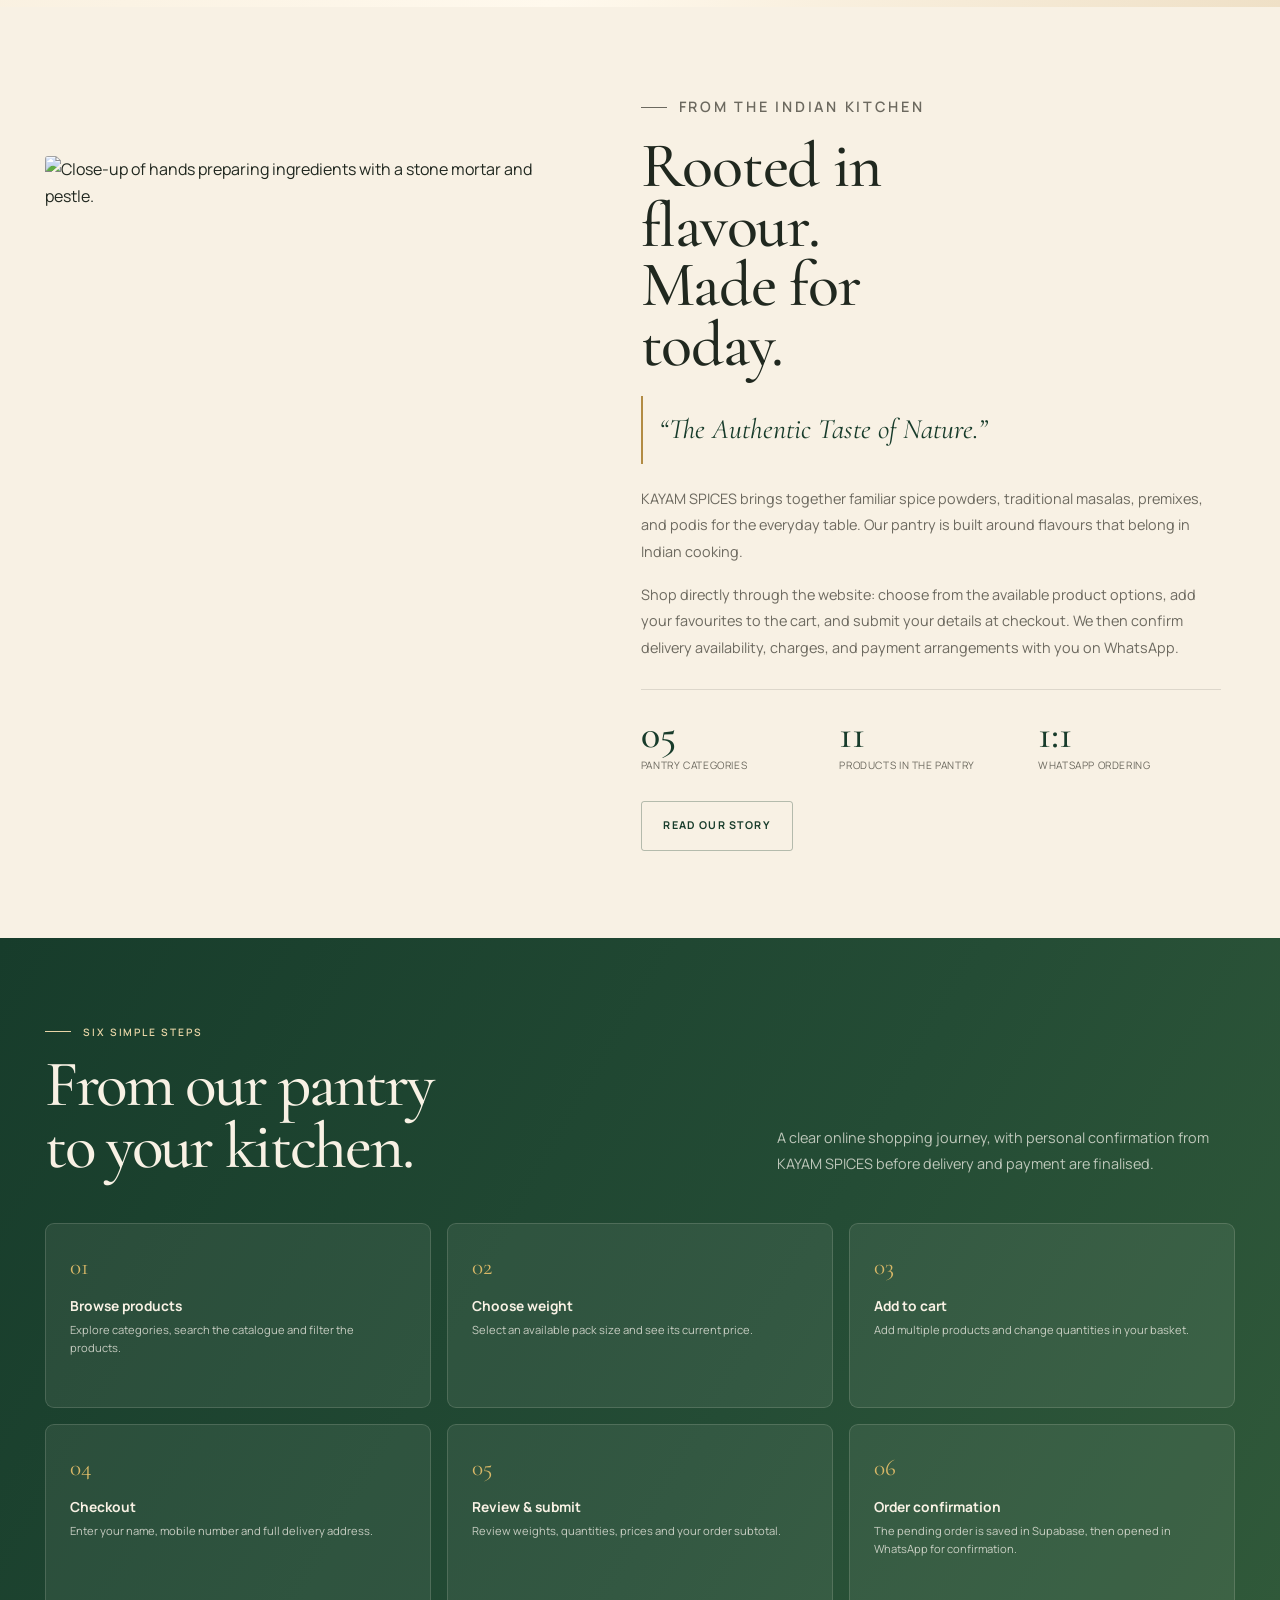
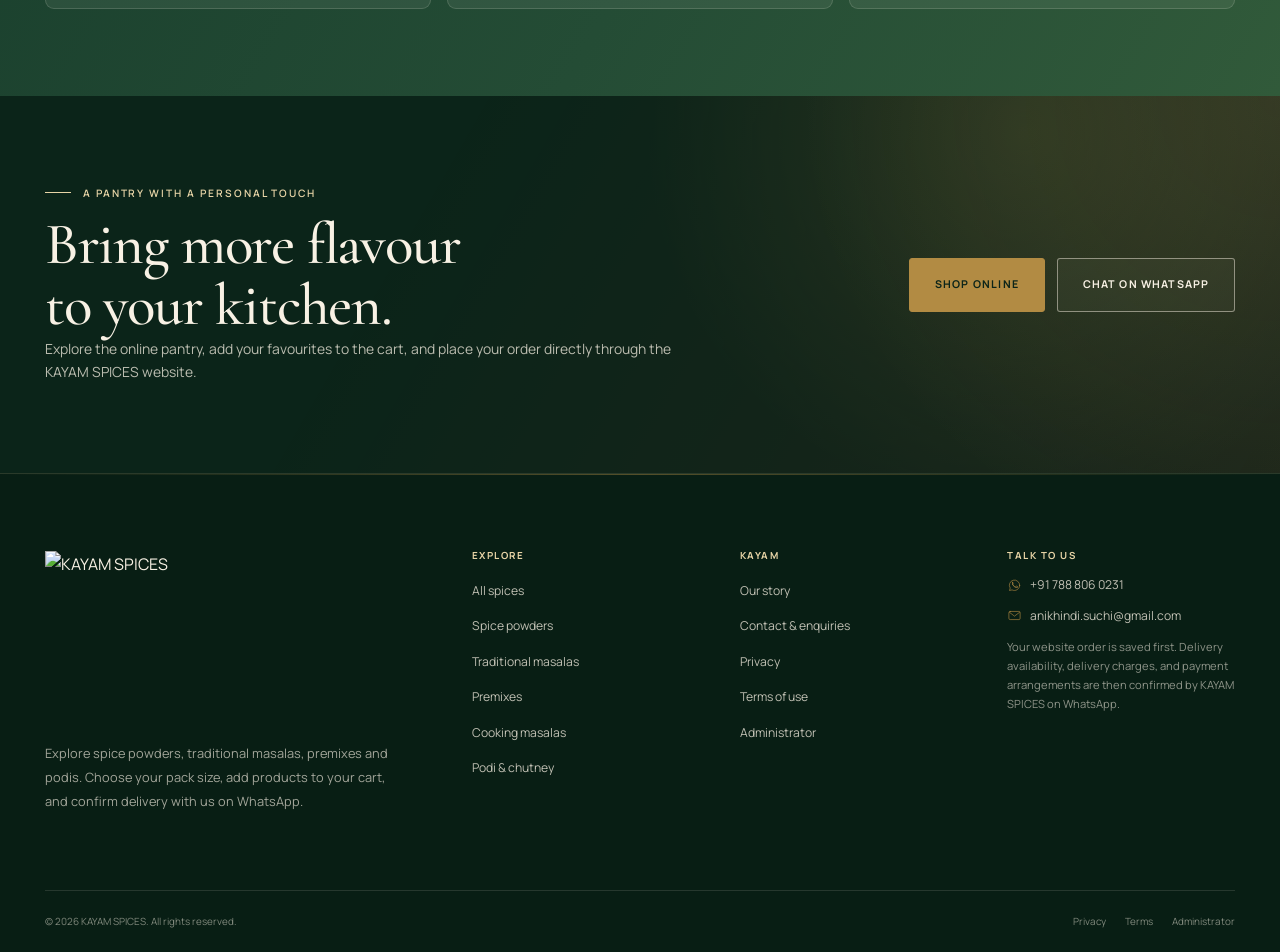
==== commit 3c58f175: "Point organization logo metadata to transparent brand art" ====
--- a/index.html
+++ b/index.html
@@ -27,7 +27,7 @@
       "name": "KAYAM SPICES",
       "slogan": "Pure Spices, Real Flavours",
       "email": "anikhindi.suchi@gmail.com",
-      "logo": "https://shivakandula456-tech.github.io/kayam-1/assets/images/kayam-logo-transparent.png",
+      "logo": "https://shivakandula456-tech.github.io/kayam-1/assets/images/kayam-logo-transparent.webp",
       "contactPoint": {
         "@type": "ContactPoint",
         "contactType": "customer service",
--- a/assets/css/desktop.css
+++ b/assets/css/desktop.css
@@ -90,30 +90,12 @@
 }
 
 .category-grid {
-  grid-template-columns: repeat(12, minmax(0, 1fr));
+  grid-template-columns: repeat(5, minmax(0, 1fr));
   gap: 1rem;
 }
 
 .category-card {
-  min-height: 310px;
-}
-
-.category-card:nth-child(1) {
-  grid-column: span 5;
-}
-
-.category-card:nth-child(2) {
-  grid-column: span 3;
-}
-
-.category-card:nth-child(3) {
-  grid-column: span 4;
-}
-
-.category-card:nth-child(4),
-.category-card:nth-child(5) {
-  grid-column: span 6;
-  min-height: 280px;
+  min-height: 270px;
 }
 
 .category-card__content {
@@ -125,8 +107,8 @@
 }
 
 .product-grid {
-  grid-template-columns: repeat(3, minmax(0, 1fr));
-  gap: 2.5rem 1.4rem;
+  grid-template-columns: repeat(4, minmax(0, 1fr));
+  gap: 2.25rem 1.2rem;
 }
 
 .product-grid--four {
@@ -467,3 +449,9 @@
     font-size: clamp(4.6rem, 6.3vw, 6.5rem);
   }
 }
+
+
+@media (min-width: 900px) and (max-width: 1199px) {
+  .category-grid { grid-template-columns: repeat(3, minmax(0, 1fr)); }
+  .product-grid { grid-template-columns: repeat(3, minmax(0, 1fr)); }
+}
--- a/assets/css/mobile.css
+++ b/assets/css/mobile.css
@@ -2546,164 +2546,260 @@
 }
 
 
-/* KAYAM SPICES client brand refresh — complete logo and brighter homepage */
-.brand__logo--header {
-  width: 106px;
-  height: 81px;
+
+
+/* KAYAM SPICES storefront restoration */
+.brand__logo--header,
+.brand--drawer .brand__logo {
+  display: block;
+  width: 82px;
+  height: 82px;
+  max-width: none;
   object-fit: contain;
   border: 0;
-  border-radius: 8px;
+  border-radius: 0;
+  background: transparent;
   box-shadow: none;
 }
 
-.brand--drawer .brand__logo {
-  width: 124px;
-  height: 95px;
+.footer-brand__logo {
+  display: block;
+  width: 142px;
+  height: 142px;
   object-fit: contain;
   border: 0;
+  border-radius: 0;
+  background: transparent;
+  box-shadow: none;
+}
+
+.footer-brand__lockup {
+  display: flex;
+  align-items: center;
+}
+
+.hero__brand-panel,
+.hero__brand-art,
+.hero__brand-caption {
+  display: none !important;
+}
+
+body[data-page="home"] .hero__inner {
+  display: flex;
+  align-items: center;
+  justify-content: flex-start;
+}
+
+body[data-page="home"] .hero__copy {
+  max-width: 760px;
+}
+
+.product-card__variant-label {
+  display: block;
+  margin-top: 0.7rem;
+  color: var(--muted);
+  font-size: 0.62rem;
+  font-weight: 700;
+  letter-spacing: 0.08em;
+  text-transform: uppercase;
+}
+
+.product-card__weight-select {
+  display: block;
+  width: 100%;
+  min-height: 40px;
+  margin-top: 0.3rem;
+  padding: 0.45rem 2rem 0.45rem 0.65rem;
+  border: 1px solid var(--line-strong);
+  border-radius: 7px;
+  background: var(--white);
+  color: var(--ink);
+  font: inherit;
+  font-size: 0.74rem;
+  font-weight: 650;
+}
+
+.product-card__sample-label {
+  display: block;
+  margin-top: 0.18rem;
+  color: #9a4a25;
+  font-size: 0.59rem;
+  font-weight: 800;
+  letter-spacing: 0.08em;
+  text-transform: uppercase;
+}
+
+.product-card__sample-label[hidden] {
+  display: none !important;
+}
+
+.catalogue-demo-banner {
+  display: flex;
+  align-items: flex-start;
+  gap: 0.85rem;
+  margin: 0 0 1.4rem;
+  padding: 1rem 1.1rem;
+  border: 1px solid rgba(178, 139, 67, 0.45);
+  border-radius: 10px;
+  background: #fff3d9;
+  color: #4f3b22;
+}
+
+.catalogue-demo-banner__mark {
+  display: grid;
+  flex: 0 0 24px;
+  width: 24px;
+  height: 24px;
+  place-items: center;
+  border-radius: 50%;
+  background: #d9a33a;
+  color: #fff;
+  font-family: Georgia, serif;
+  font-weight: 700;
+}
+
+.catalogue-demo-banner strong,
+.catalogue-demo-banner span:not(.catalogue-demo-banner__mark) {
+  display: block;
+}
+
+.catalogue-demo-banner strong {
+  margin-bottom: 0.2rem;
+  font-size: 0.8rem;
+}
+
+.catalogue-demo-banner span:not(.catalogue-demo-banner__mark) {
+  font-size: 0.72rem;
+  line-height: 1.55;
+}
+
+.spice-film-section {
+  padding-block: clamp(3.5rem, 7vw, 6.5rem);
+  overflow: hidden;
+  background: linear-gradient(110deg, #f7eddb 0%, #fff9ed 54%, #efe0c6 100%);
+}
+
+.spice-film-section__inner {
+  display: grid;
+  align-items: center;
+  gap: clamp(2rem, 5vw, 5rem);
+}
+
+.spice-film-section__copy {
+  max-width: 600px;
+}
+
+.spice-film-section__copy h2 {
+  margin-bottom: 1.15rem;
+  color: var(--forest-deep);
+}
+
+.spice-film-section__copy > p:not(.eyebrow) {
+  max-width: 520px;
+  margin-bottom: 1.5rem;
+  color: var(--muted);
+}
+
+.spice-film-section__media {
+  position: relative;
+  width: min(100%, 390px);
+  justify-self: center;
+  padding: 0.55rem;
+  border: 1px solid rgba(178, 139, 67, 0.32);
+  border-radius: 18px;
+  background: rgba(255, 255, 255, 0.62);
+  box-shadow: 0 20px 55px rgba(44, 34, 19, 0.13);
+}
+
+.spice-film-section__video {
+  display: block;
+  width: 100%;
+  aspect-ratio: 2 / 3;
+  max-height: 600px;
+  border-radius: 13px;
+  background: #2b281e;
+  object-fit: cover;
+}
+
+.spice-film-section__caption {
+  display: block;
+  padding: 0.65rem 0.45rem 0.25rem;
+  color: var(--muted);
+  font-family: var(--font-display);
+  font-size: 1.05rem;
+  font-style: italic;
+  text-align: center;
+}
+
+.order-journey {
+  background: linear-gradient(120deg, #173c2b 0%, #244c35 58%, #315a3a 100%);
+}
+
+.order-journey__grid {
+  display: grid;
+  grid-template-columns: repeat(2, minmax(0, 1fr));
+  gap: 0.75rem;
+  margin: 0;
+  padding: 0;
+  list-style: none;
+}
+
+.order-step {
+  position: relative;
+  min-width: 0;
+  padding: 1.1rem;
+  border: 1px solid rgba(255, 248, 235, 0.15);
   border-radius: 9px;
-  box-shadow: none;
-}
-
-.footer-brand__logo {
-  display: block;
-  width: min(190px, 100%);
-  height: auto;
-  border-radius: 12px;
-  box-shadow: 0 12px 28px rgba(0, 0, 0, 0.18);
-}
-
-.footer-brand__lockup {
-  align-items: flex-start;
-}
-
-body[data-page="home"] {
-  --forest: #274c34;
-  --forest-deep: #142d21;
-  --forest-soft: #4b7650;
-  --gold: #d99c22;
-  --gold-bright: #f1b83f;
-  --gold-soft: #f8d98f;
-  --ivory: #fff8eb;
-  --ivory-deep: #f1dfc4;
-  --ivory-warm: #fff0d7;
-  --spice-red: #c94b32;
-  --spice-red-dark: #963923;
-  --muted: #6d6255;
-  --ink: #2a2922;
-}
-
-body[data-page="home"] .announcement-bar {
-  background: linear-gradient(90deg, #873323, #b4432e);
-  color: #fff1d5;
-}
-
-body[data-page="home"] .hero__scrim {
-  background:
-    linear-gradient(180deg, rgba(15, 42, 27, 0.34) 0%, rgba(15, 42, 27, 0.08) 38%, rgba(15, 42, 27, 0.78) 100%),
-    linear-gradient(90deg, rgba(15, 42, 27, 0.86) 0%, rgba(15, 42, 27, 0.42) 52%, rgba(15, 42, 27, 0.12) 100%);
-}
-
-body[data-page="home"] .hero__texture {
-  opacity: 0.48;
-  background-image:
-    radial-gradient(circle at 18% 24%, rgba(245, 185, 64, 0.22), transparent 32%),
-    radial-gradient(circle at 82% 76%, rgba(203, 73, 48, 0.16), transparent 28%),
-    linear-gradient(115deg, transparent 30%, rgba(255, 218, 136, 0.08) 50%, transparent 70%);
-}
-
-body[data-page="home"] .hero__kicker {
-  color: #ffe1a0;
-}
-
-body[data-page="home"] .hero__title em {
-  color: #ffd36b;
-}
-
-body[data-page="home"] .promise-strip {
-  background: linear-gradient(105deg, #fff5e5 0%, #f9e8ca 52%, #fff4e1 100%);
-  color: #29372b;
-}
-
-body[data-page="home"] .promise-item__icon {
-  color: #bd482f;
-}
-
-body[data-page="home"] .section--ivory {
-  background: linear-gradient(135deg, #fff4e2 0%, #fffaf0 55%, #f9ead1 100%);
-}
-
-body[data-page="home"] .section--green {
-  background: linear-gradient(125deg, #183d29 0%, #315c3b 58%, #3f6740 100%);
-}
-
-body[data-page="home"] .cta-band {
-  background: linear-gradient(115deg, #8f3526 0%, #bd472e 54%, #d16a39 100%);
-}
-
-.hero__brand-panel {
-  justify-self: end;
-  width: min(100%, 420px);
-  margin-block: 0.5rem;
-  animation: hero-rise 950ms var(--ease) 560ms both;
-}
-
-.hero__brand-art {
-  width: 100%;
-  aspect-ratio: 859 / 655;
-  object-fit: contain;
-  border: 1px solid rgba(248, 217, 143, 0.5);
-  border-radius: 18px;
-  box-shadow: 0 24px 70px rgba(6, 19, 12, 0.38), 0 0 0 8px rgba(255, 239, 207, 0.045);
-}
-
-.hero__brand-caption {
-  margin-top: 0.85rem;
-  color: rgba(255, 248, 235, 0.82);
+  background: rgba(255, 248, 235, 0.07);
+}
+
+.order-step__number {
+  display: inline-block;
+  margin-bottom: 0.6rem;
+  color: var(--gold-bright);
   font-family: var(--font-display);
-  font-size: 1.18rem;
-  font-style: italic;
-  letter-spacing: 0.035em;
-  text-align: center;
-}
-
-.home-shop-actions {
-  display: flex;
-  flex-wrap: wrap;
-  align-items: center;
-  justify-content: flex-end;
-  gap: 1rem 1.5rem;
+  font-size: 1.45rem;
+}
+
+.order-step h3 {
+  margin-bottom: 0.4rem;
+  color: var(--ivory);
+  font-family: var(--font-sans);
+  font-size: 0.86rem;
+  font-weight: 700;
+  letter-spacing: 0;
+  line-height: 1.3;
+}
+
+.order-step p {
+  color: rgba(250, 246, 238, 0.75);
+  font-size: 0.7rem;
+  line-height: 1.55;
 }
 
 @media (min-width: 900px) {
-  .brand__logo--header {
-    width: 112px;
-    height: 85px;
-  }
+  .brand__logo--header { width: 90px; height: 90px; }
+  .brand--drawer .brand__logo { width: 112px; height: 112px; }
+  .footer-brand__logo { width: 156px; height: 156px; }
+  .spice-film-section__inner { grid-template-columns: minmax(0, 1fr) minmax(290px, 0.72fr); }
+  .spice-film-section__media { width: min(100%, 410px); }
+  .order-journey__grid { grid-template-columns: repeat(3, minmax(0, 1fr)); gap: 1rem; }
+  .order-step { min-height: 185px; padding: 1.5rem; }
 }
 
 @media (max-width: 899px) {
-  .brand__logo--header {
-    width: 82px;
-    height: 63px;
-  }
-
-  .brand--drawer .brand__logo {
-    width: 112px;
-    height: 85px;
-  }
-
-  .hero__brand-panel {
-    display: none;
-  }
-
-  .home-shop-actions {
-    justify-content: flex-start;
-  }
+  .brand__logo--header { width: 66px; height: 66px; }
+  .brand--drawer .brand__logo { width: 96px; height: 96px; }
+  .footer-brand__logo { width: 124px; height: 124px; }
+  .hero__brand-panel { display: none !important; }
+  .spice-film-section__inner { grid-template-columns: 1fr; }
+  .spice-film-section__media { width: min(100%, 340px); }
 }
 
 @media (max-width: 520px) {
-  .footer-brand__logo {
-    width: 164px;
-  }
-}
+  .product-card__weight-select { min-height: 36px; padding-left: 0.45rem; font-size: 0.64rem; }
+  .product-card__variant-label { font-size: 0.55rem; }
+  .catalogue-demo-banner { padding: 0.8rem; }
+  .catalogue-demo-banner span:not(.catalogue-demo-banner__mark) { font-size: 0.66rem; }
+  .order-step { padding: 0.85rem; }
+}
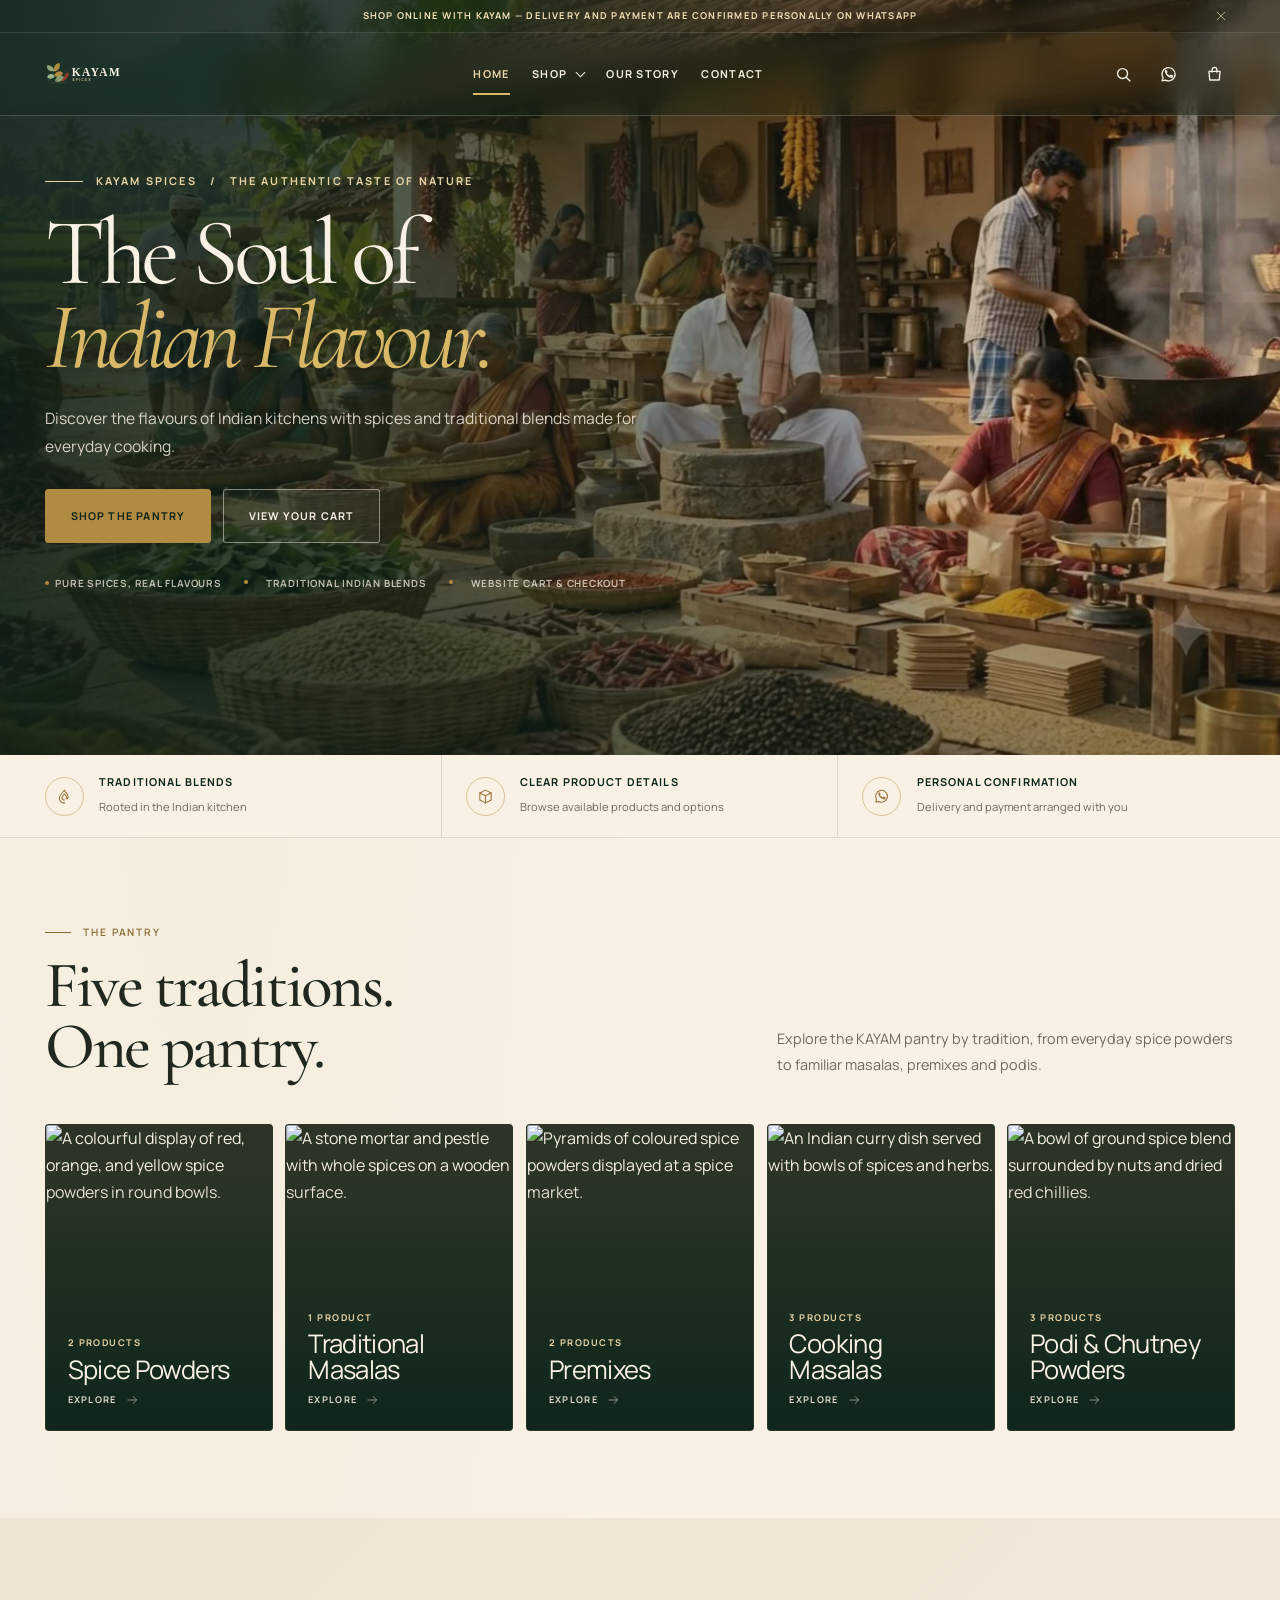
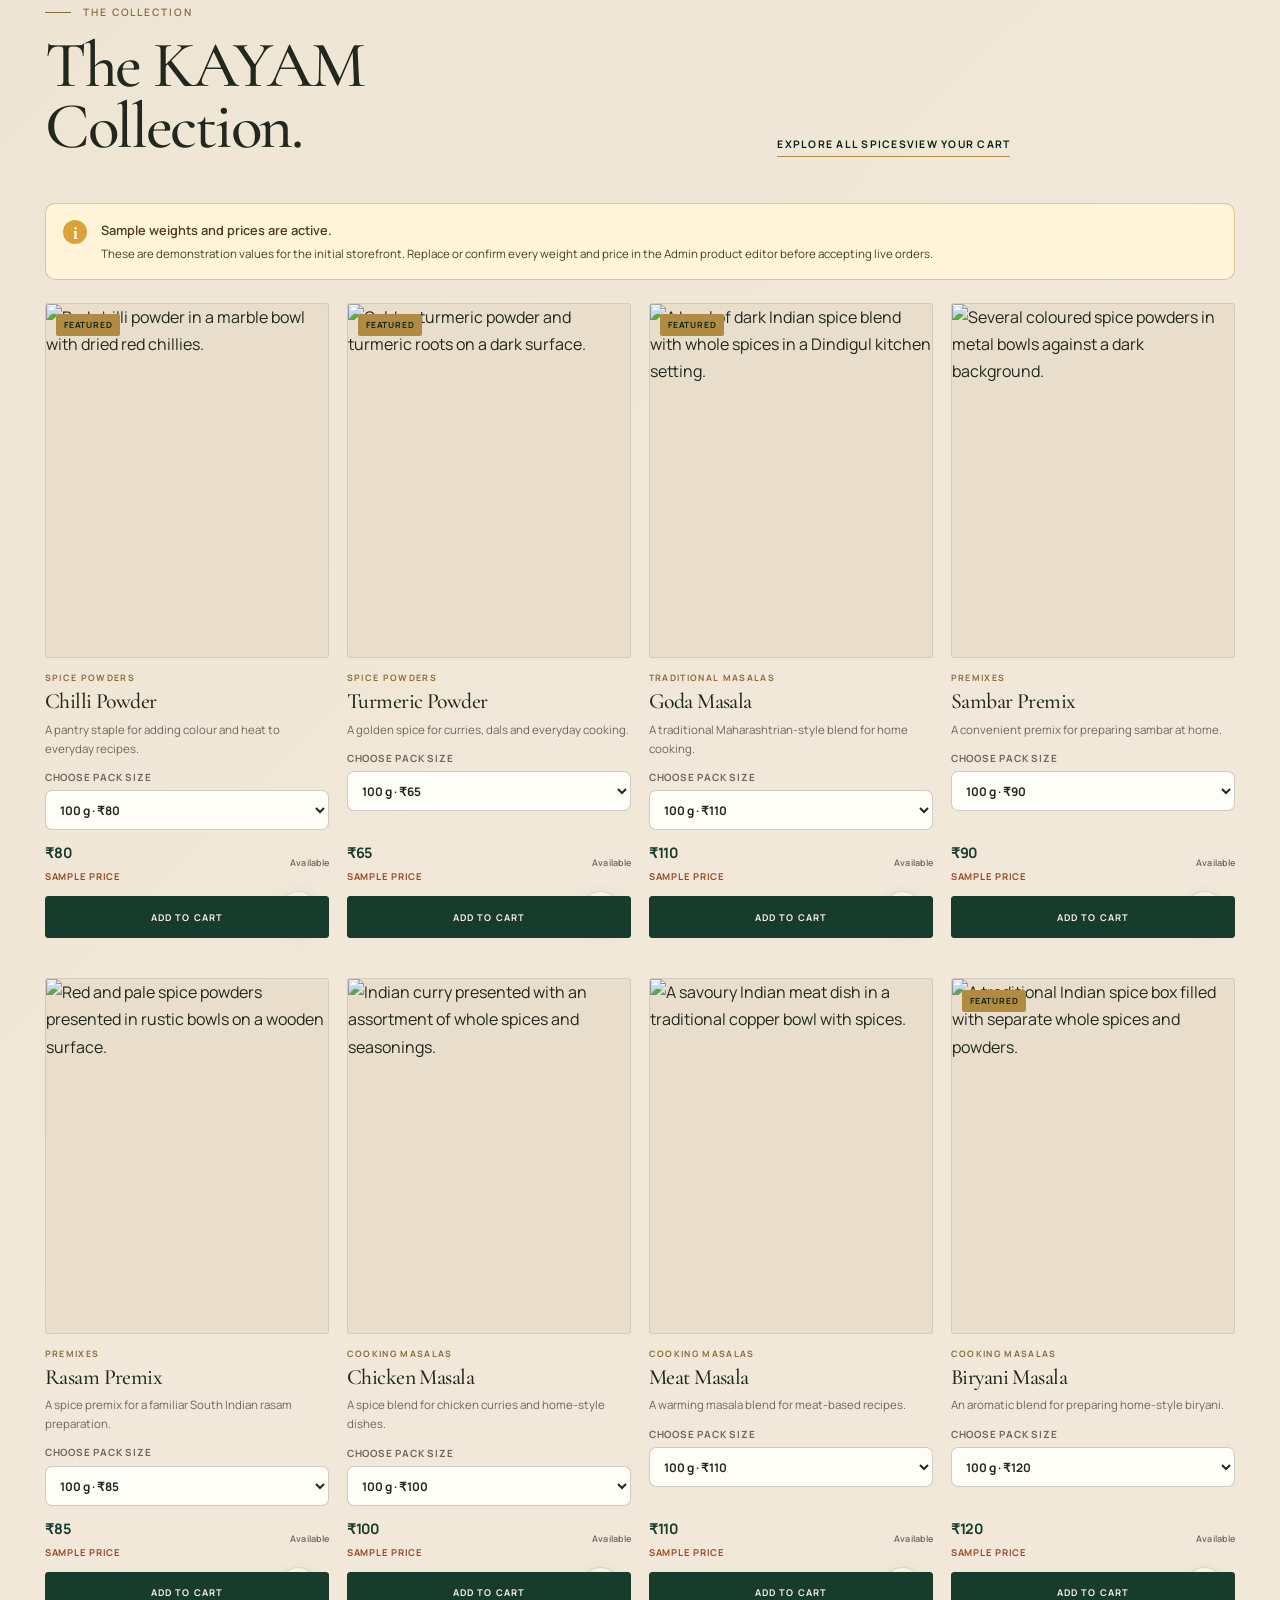
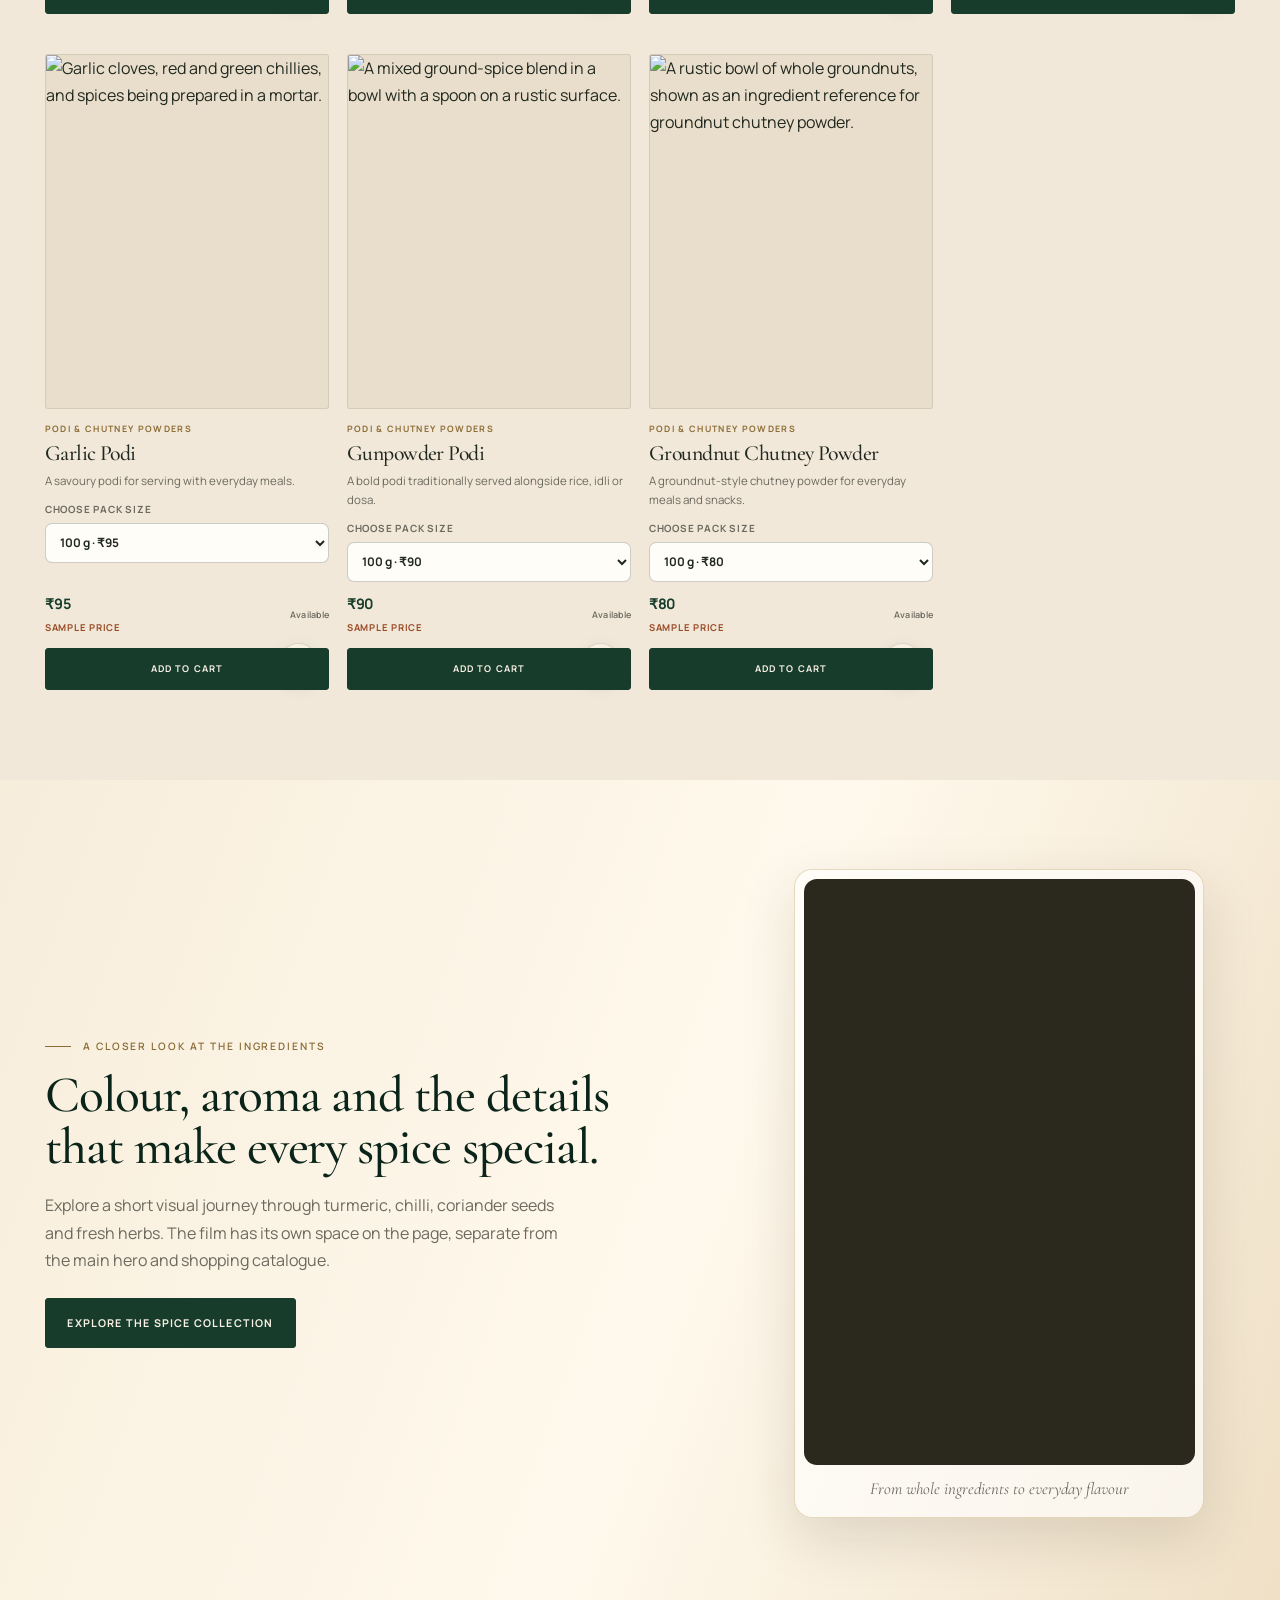
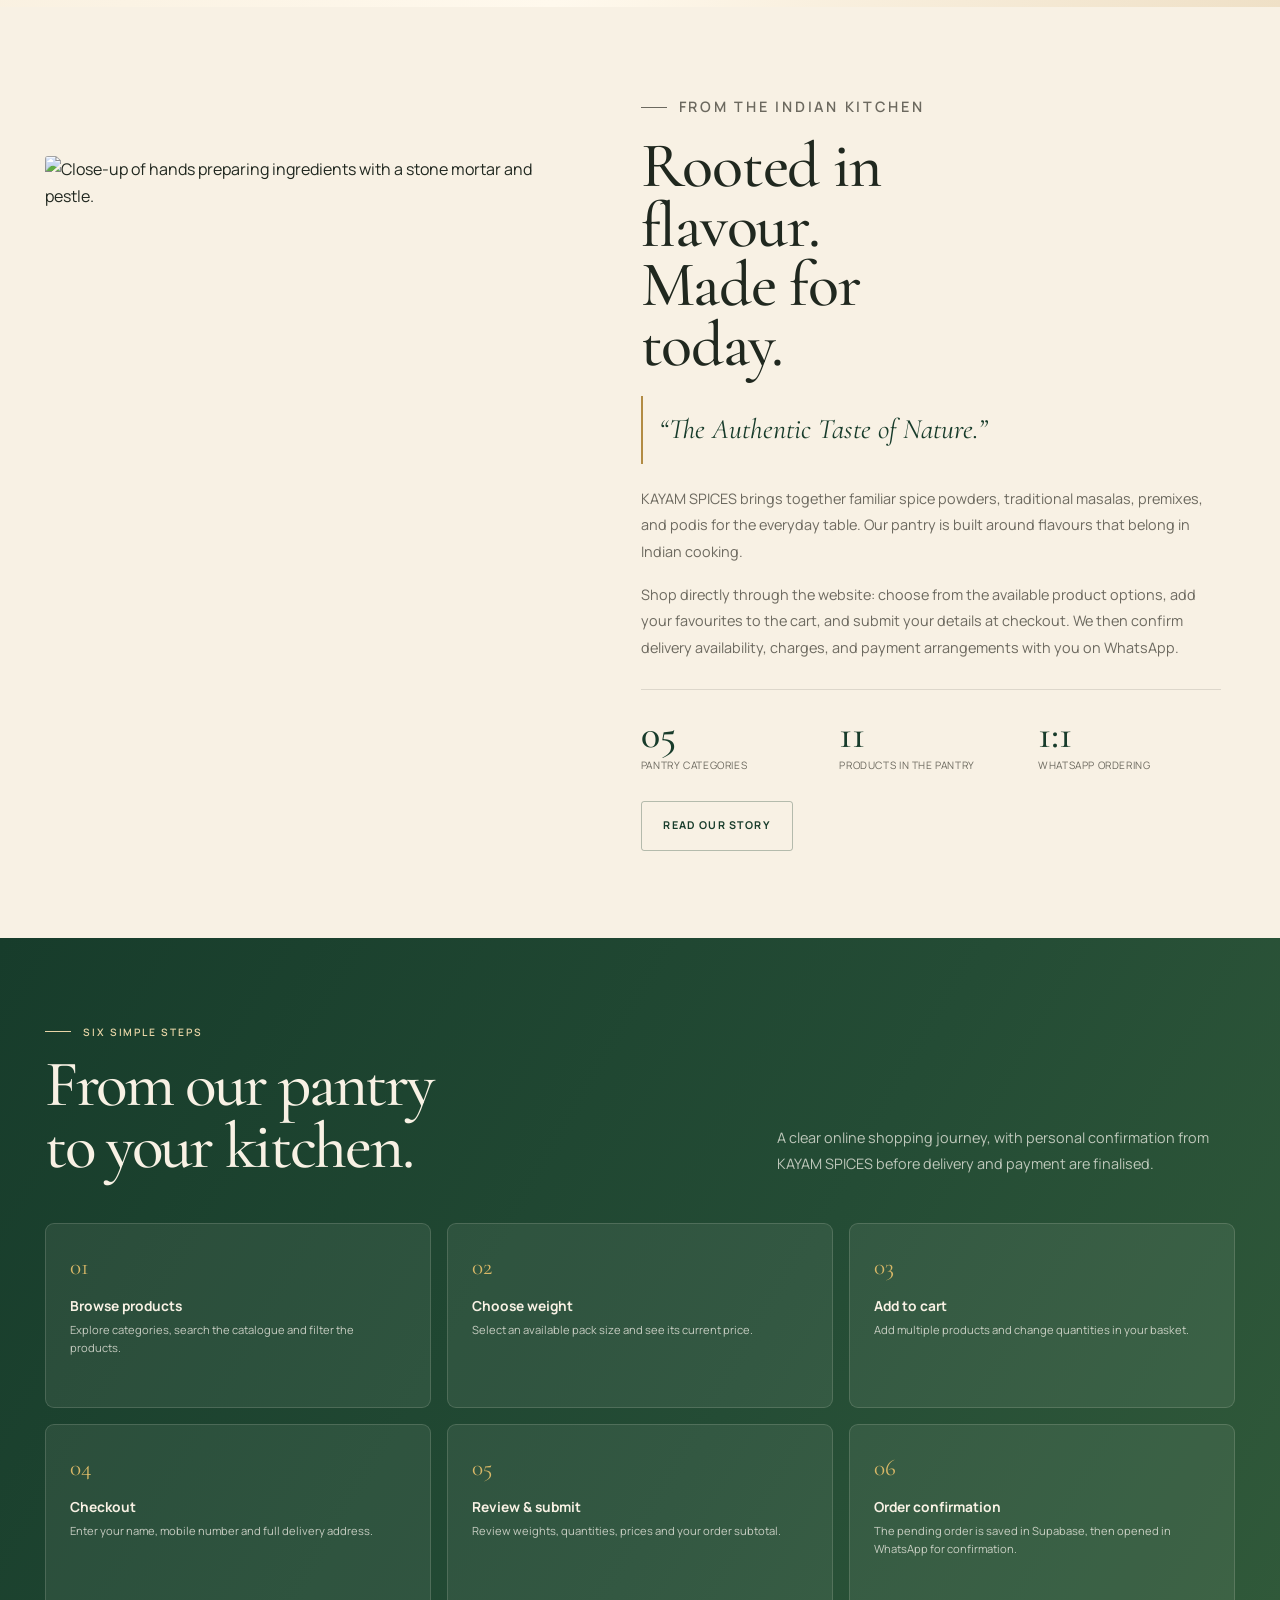
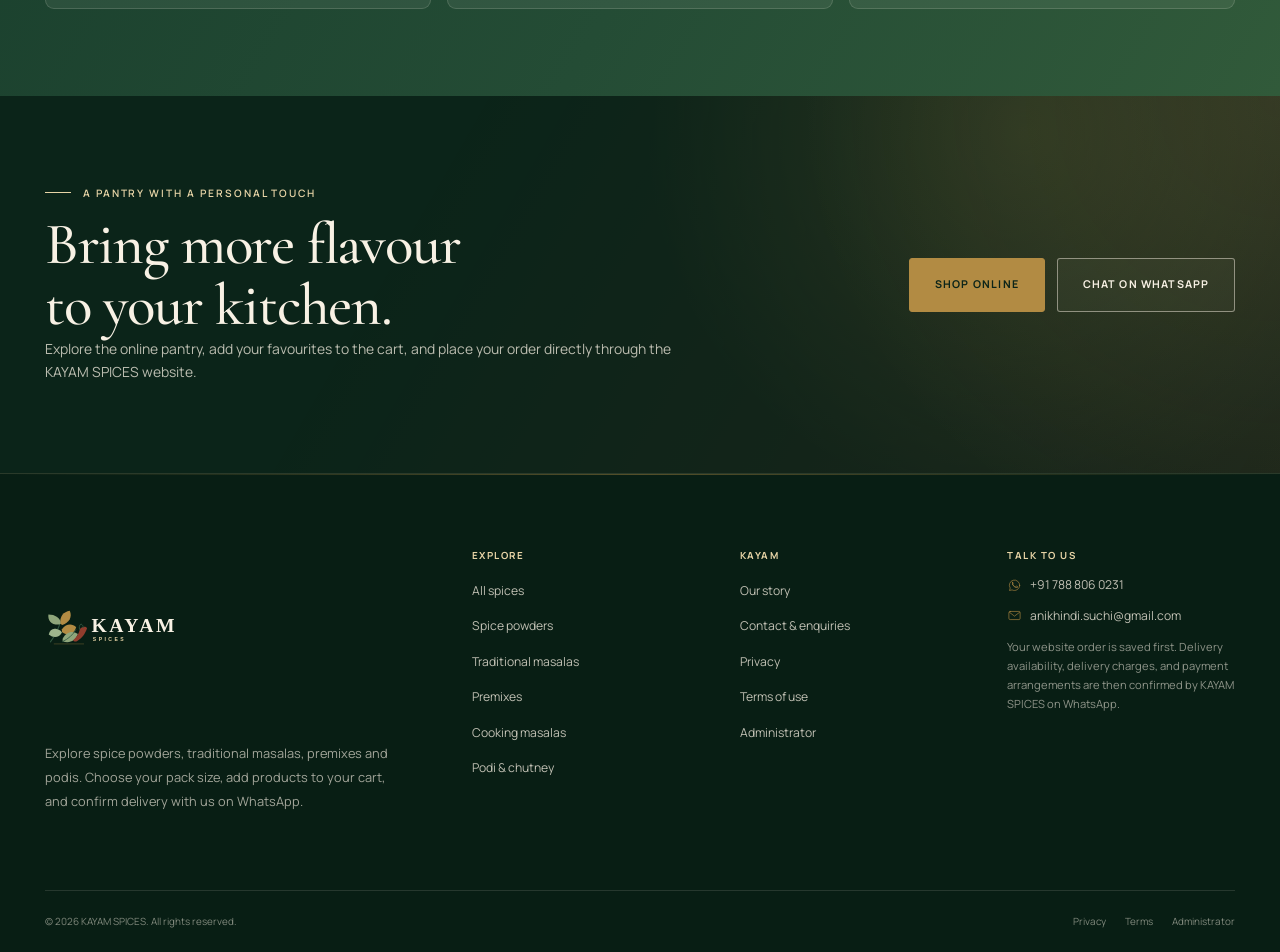
==== commit 8754db9f: "Update organization logo metadata to SVG wordmark" ====
--- a/index.html
+++ b/index.html
@@ -27,7 +27,7 @@
       "name": "KAYAM SPICES",
       "slogan": "Pure Spices, Real Flavours",
       "email": "anikhindi.suchi@gmail.com",
-      "logo": "https://shivakandula456-tech.github.io/kayam-1/assets/images/kayam-logo-transparent.webp",
+      "logo": "https://shivakandula456-tech.github.io/kayam-1/assets/images/kayam-wordmark-light.svg",
       "contactPoint": {
         "@type": "ContactPoint",
         "contactType": "customer service",
--- a/assets/css/desktop.css
+++ b/assets/css/desktop.css
@@ -43,10 +43,8 @@
 }
 
 .hero__inner {
-  display: grid;
-  grid-template-columns: minmax(0, 1.18fr) minmax(270px, 0.56fr);
+  display: flex;
   align-items: center;
-  gap: clamp(2rem, 6vw, 7rem);
   padding-block: clamp(5rem, 12vh, 8.5rem) clamp(4.5rem, 9vh, 7rem);
 }
 
--- a/assets/css/mobile.css
+++ b/assets/css/mobile.css
@@ -2803,3 +2803,28 @@
   .catalogue-demo-banner span:not(.catalogue-demo-banner__mark) { font-size: 0.66rem; }
   .order-step { padding: 0.85rem; }
 }
+
+
+.demo-price-note {
+  display: block;
+  margin-top: 0.45rem;
+  color: #9a4a25;
+  font-size: 0.68rem;
+  font-weight: 700;
+  line-height: 1.5;
+}
+
+.product-card__price [data-product-price] {
+  display: inline-block;
+}
+
+.product-card__weight-select:focus-visible {
+  border-color: var(--gold);
+  outline: 2px solid rgba(178, 139, 67, 0.32);
+  outline-offset: 2px;
+}
+
+@media (min-width: 1200px) {
+  .product-grid { grid-template-columns: repeat(4, minmax(0, 1fr)); }
+  .category-grid { grid-template-columns: repeat(5, minmax(0, 1fr)); }
+}
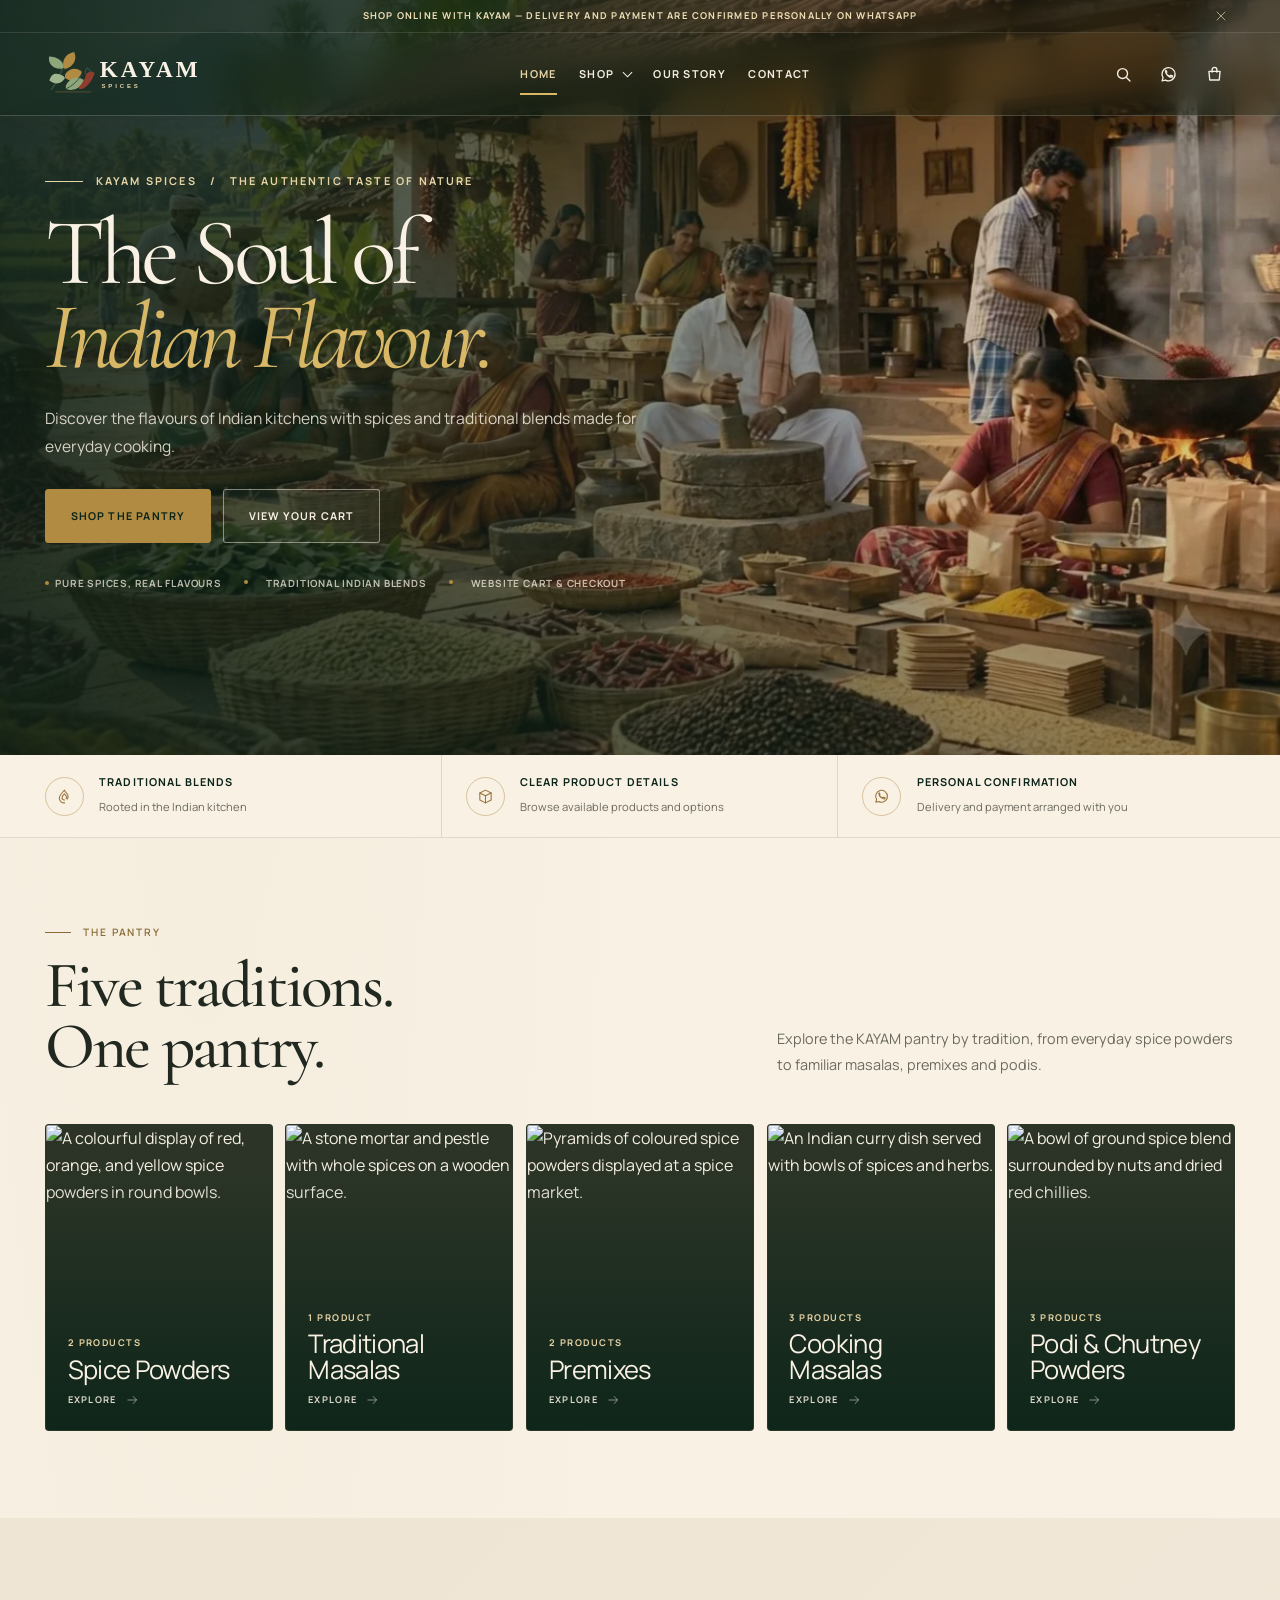
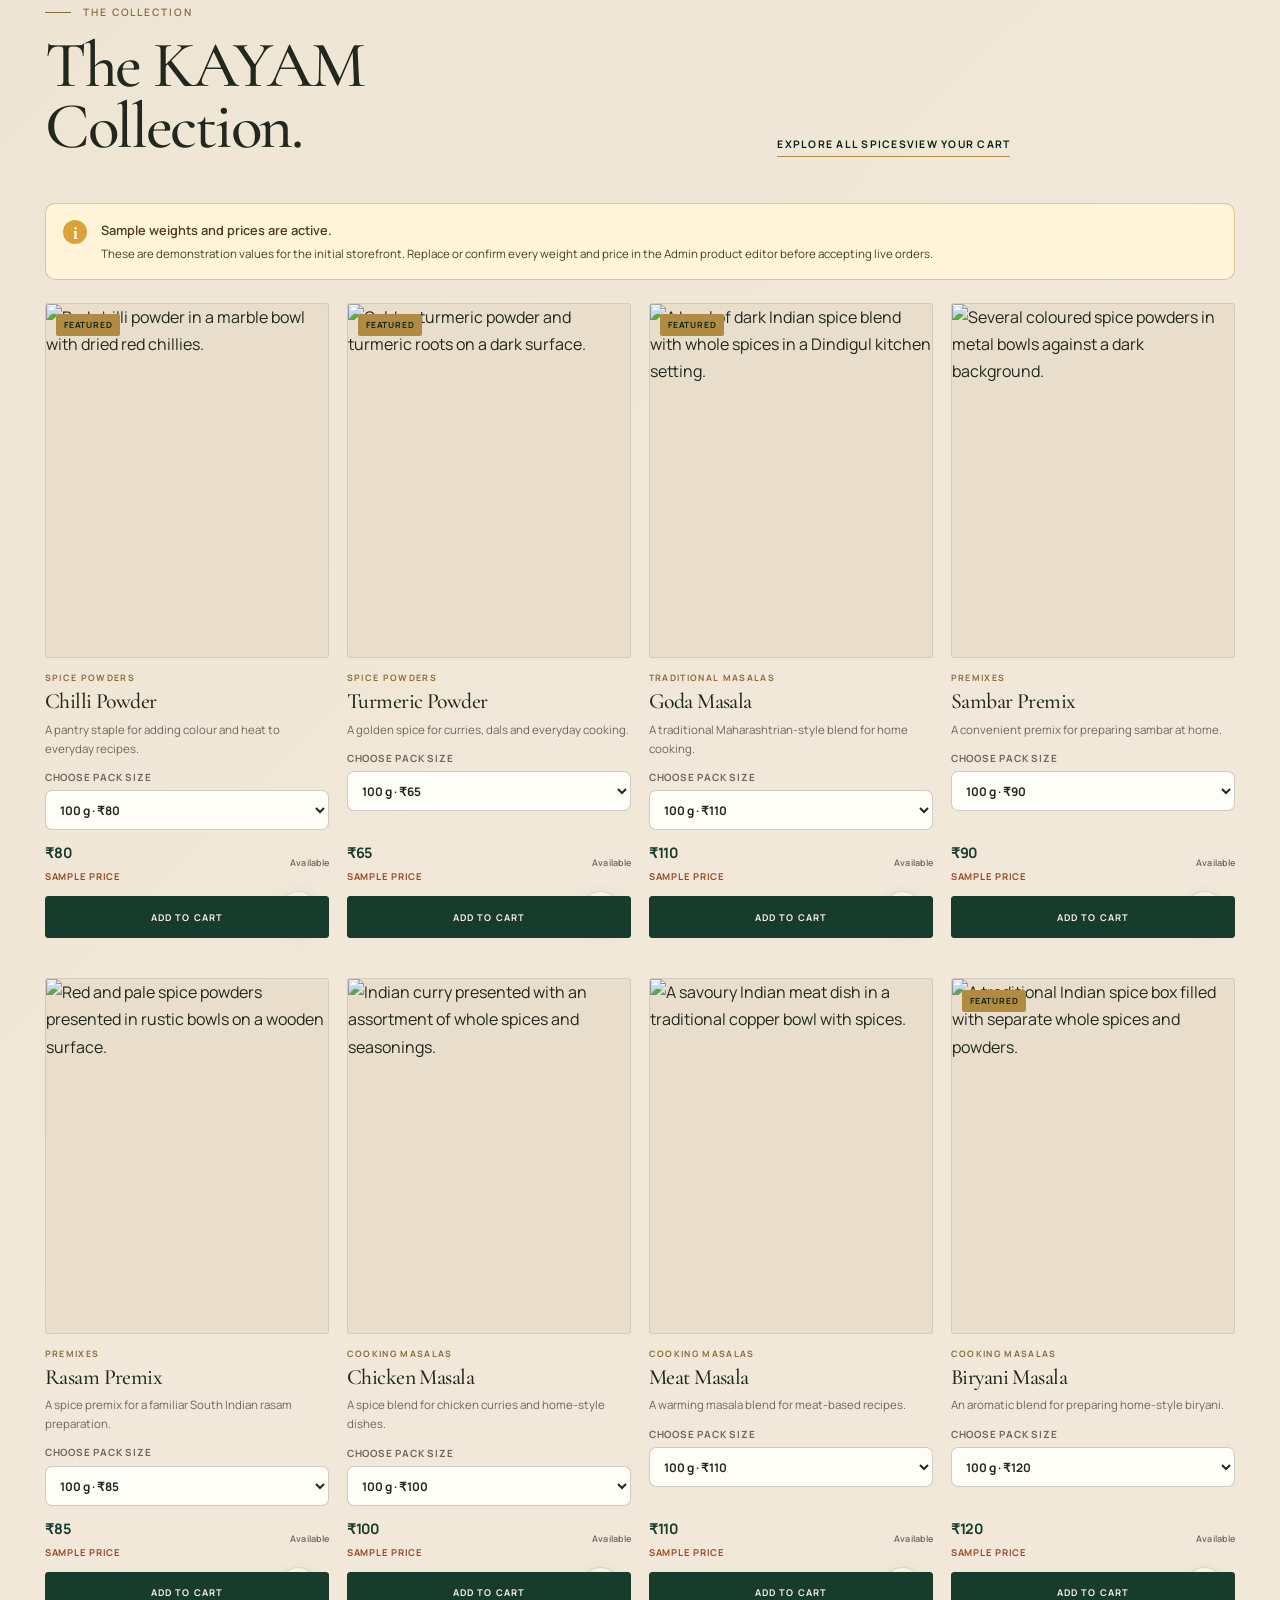
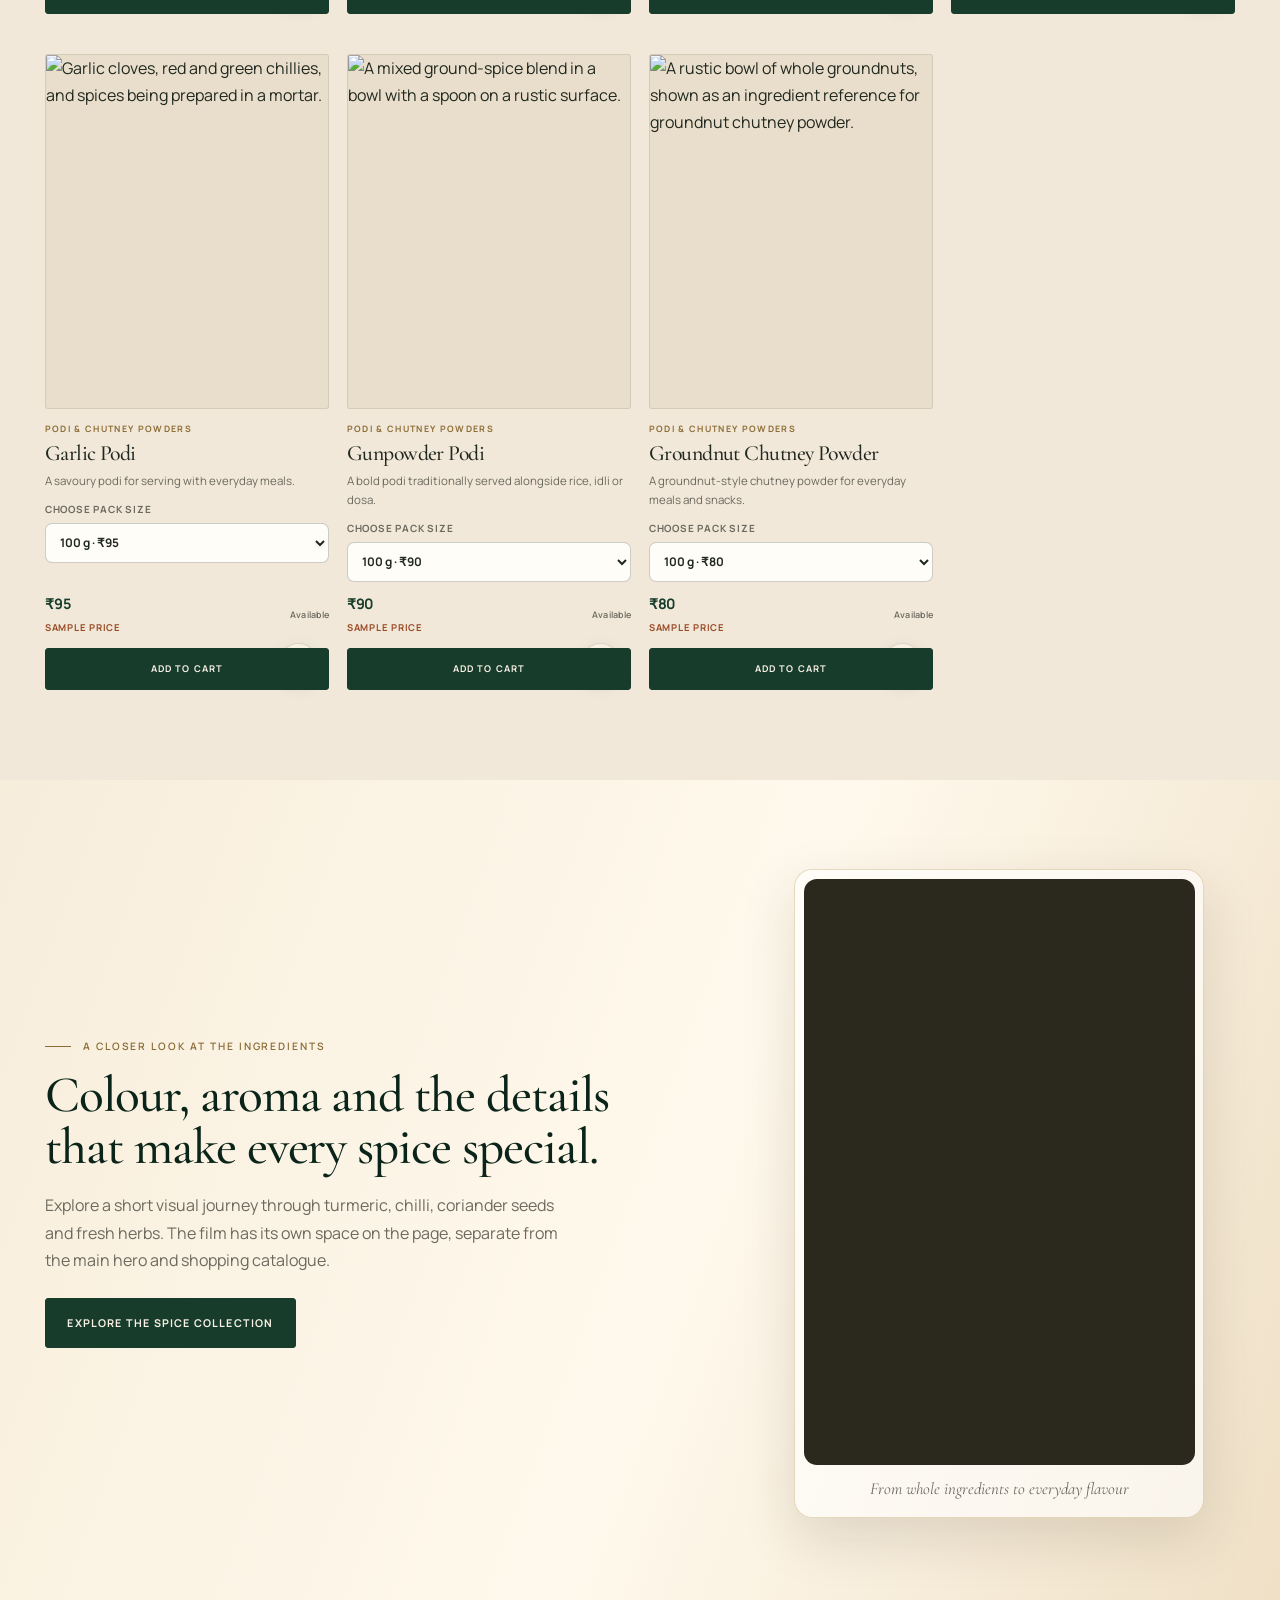
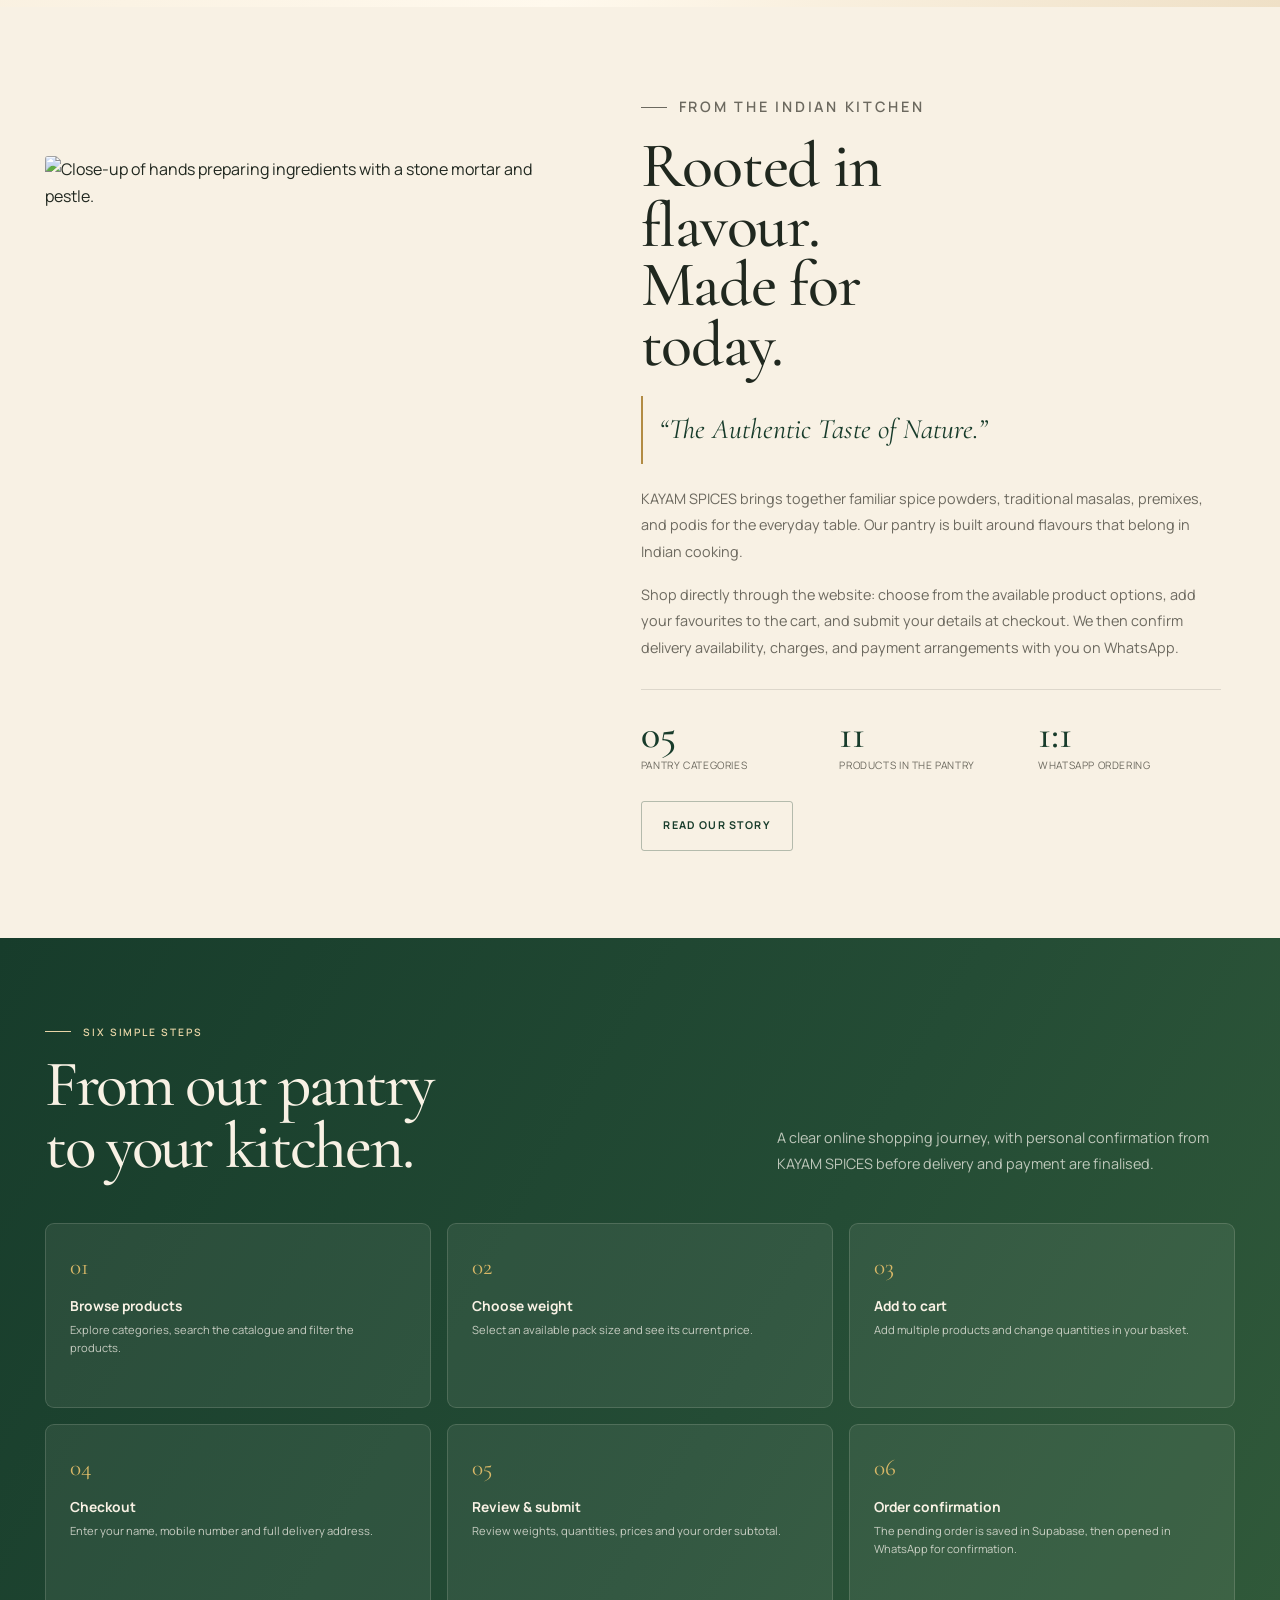
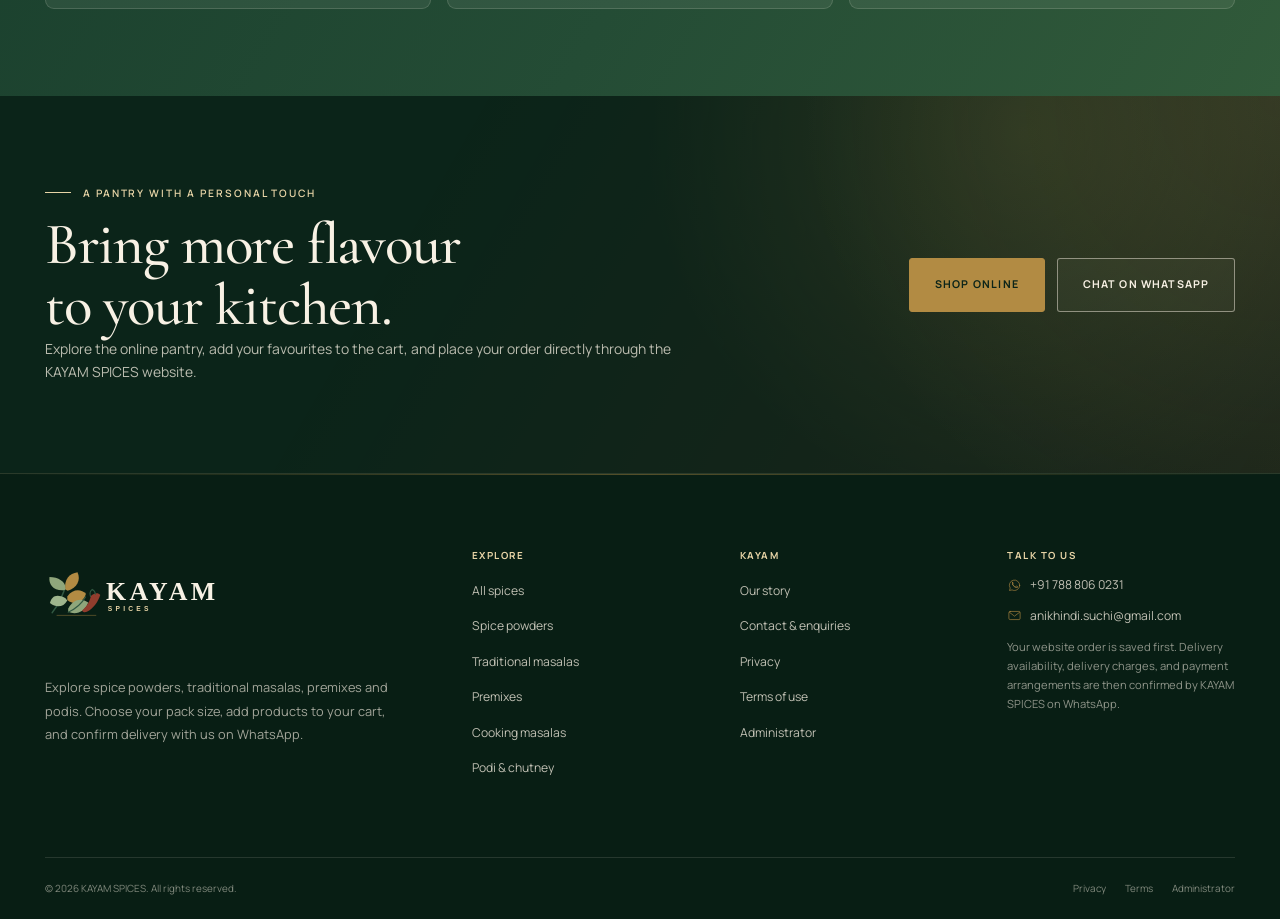
==== commit f0ac34d7: "Use matching portrait poster for the dedicated spice film" ====
--- a/index.html
+++ b/index.html
@@ -129,7 +129,7 @@
           <a class="btn btn--dark" href="shop.html">Explore the spice collection</a>
         </div>
         <div class="spice-film-section__media" data-reveal>
-          <video class="spice-film-section__video" autoplay muted loop playsinline preload="none" poster="assets/images/kayam-spice-showcase-poster.webp" aria-label="A short film showing turmeric, red chilli, coriander seeds, spice jars and fresh herbs">
+          <video class="spice-film-section__video" autoplay muted loop playsinline preload="none" poster="assets/images/kayam-spice-showcase-poster.jpg" aria-label="A short film showing turmeric, red chilli, coriander seeds, spice jars and fresh herbs">
             <source src="assets/videos/kayam-spice-showcase.mp4" type="video/mp4">
           </video>
           <span class="spice-film-section__caption">From whole ingredients to everyday flavour</span>
--- a/assets/css/mobile.css
+++ b/assets/css/mobile.css
@@ -2552,8 +2552,8 @@
 .brand__logo--header,
 .brand--drawer .brand__logo {
   display: block;
-  width: 82px;
-  height: 82px;
+  width: 168px;
+  height: 43px;
   max-width: none;
   object-fit: contain;
   border: 0;
@@ -2561,11 +2561,15 @@
   background: transparent;
   box-shadow: none;
 }
+.brand--drawer .brand__logo {
+  width: 185px;
+  height: 48px;
+}
 
 .footer-brand__logo {
   display: block;
-  width: 142px;
-  height: 142px;
+  width: 205px;
+  height: 53px;
   object-fit: contain;
   border: 0;
   border-radius: 0;
@@ -2778,9 +2782,9 @@
 }
 
 @media (min-width: 900px) {
-  .brand__logo--header { width: 90px; height: 90px; }
-  .brand--drawer .brand__logo { width: 112px; height: 112px; }
-  .footer-brand__logo { width: 156px; height: 156px; }
+  .brand__logo--header { width: 184px; height: 47px; }
+  .brand--drawer .brand__logo { width: 205px; height: 53px; }
+  .footer-brand__logo { width: 220px; height: 57px; }
   .spice-film-section__inner { grid-template-columns: minmax(0, 1fr) minmax(290px, 0.72fr); }
   .spice-film-section__media { width: min(100%, 410px); }
   .order-journey__grid { grid-template-columns: repeat(3, minmax(0, 1fr)); gap: 1rem; }
@@ -2788,9 +2792,9 @@
 }
 
 @media (max-width: 899px) {
-  .brand__logo--header { width: 66px; height: 66px; }
-  .brand--drawer .brand__logo { width: 96px; height: 96px; }
-  .footer-brand__logo { width: 124px; height: 124px; }
+  .brand__logo--header { width: 142px; height: 37px; }
+  .brand--drawer .brand__logo { width: 190px; height: 49px; }
+  .footer-brand__logo { width: 180px; height: 46px; }
   .hero__brand-panel { display: none !important; }
   .spice-film-section__inner { grid-template-columns: 1fr; }
   .spice-film-section__media { width: min(100%, 340px); }
@@ -2828,3 +2832,30 @@
   .product-grid { grid-template-columns: repeat(4, minmax(0, 1fr)); }
   .category-grid { grid-template-columns: repeat(5, minmax(0, 1fr)); }
 }
+
+
+/* Transparent vector wordmark sizing */
+.brand__logo--header,
+.brand--drawer .brand__logo {
+  width: 184px;
+  height: 48px;
+  object-fit: contain;
+  border: 0;
+  border-radius: 0;
+  background: transparent;
+  box-shadow: none;
+}
+.footer-brand__logo {
+  width: 205px;
+  height: 56px;
+  object-fit: contain;
+  border: 0;
+  border-radius: 0;
+  background: transparent;
+  box-shadow: none;
+}
+@media (max-width: 899px) {
+  .brand__logo--header { width: 148px; height: 40px; }
+  .brand--drawer .brand__logo { width: 184px; height: 48px; }
+  .footer-brand__logo { width: 184px; height: 50px; }
+}
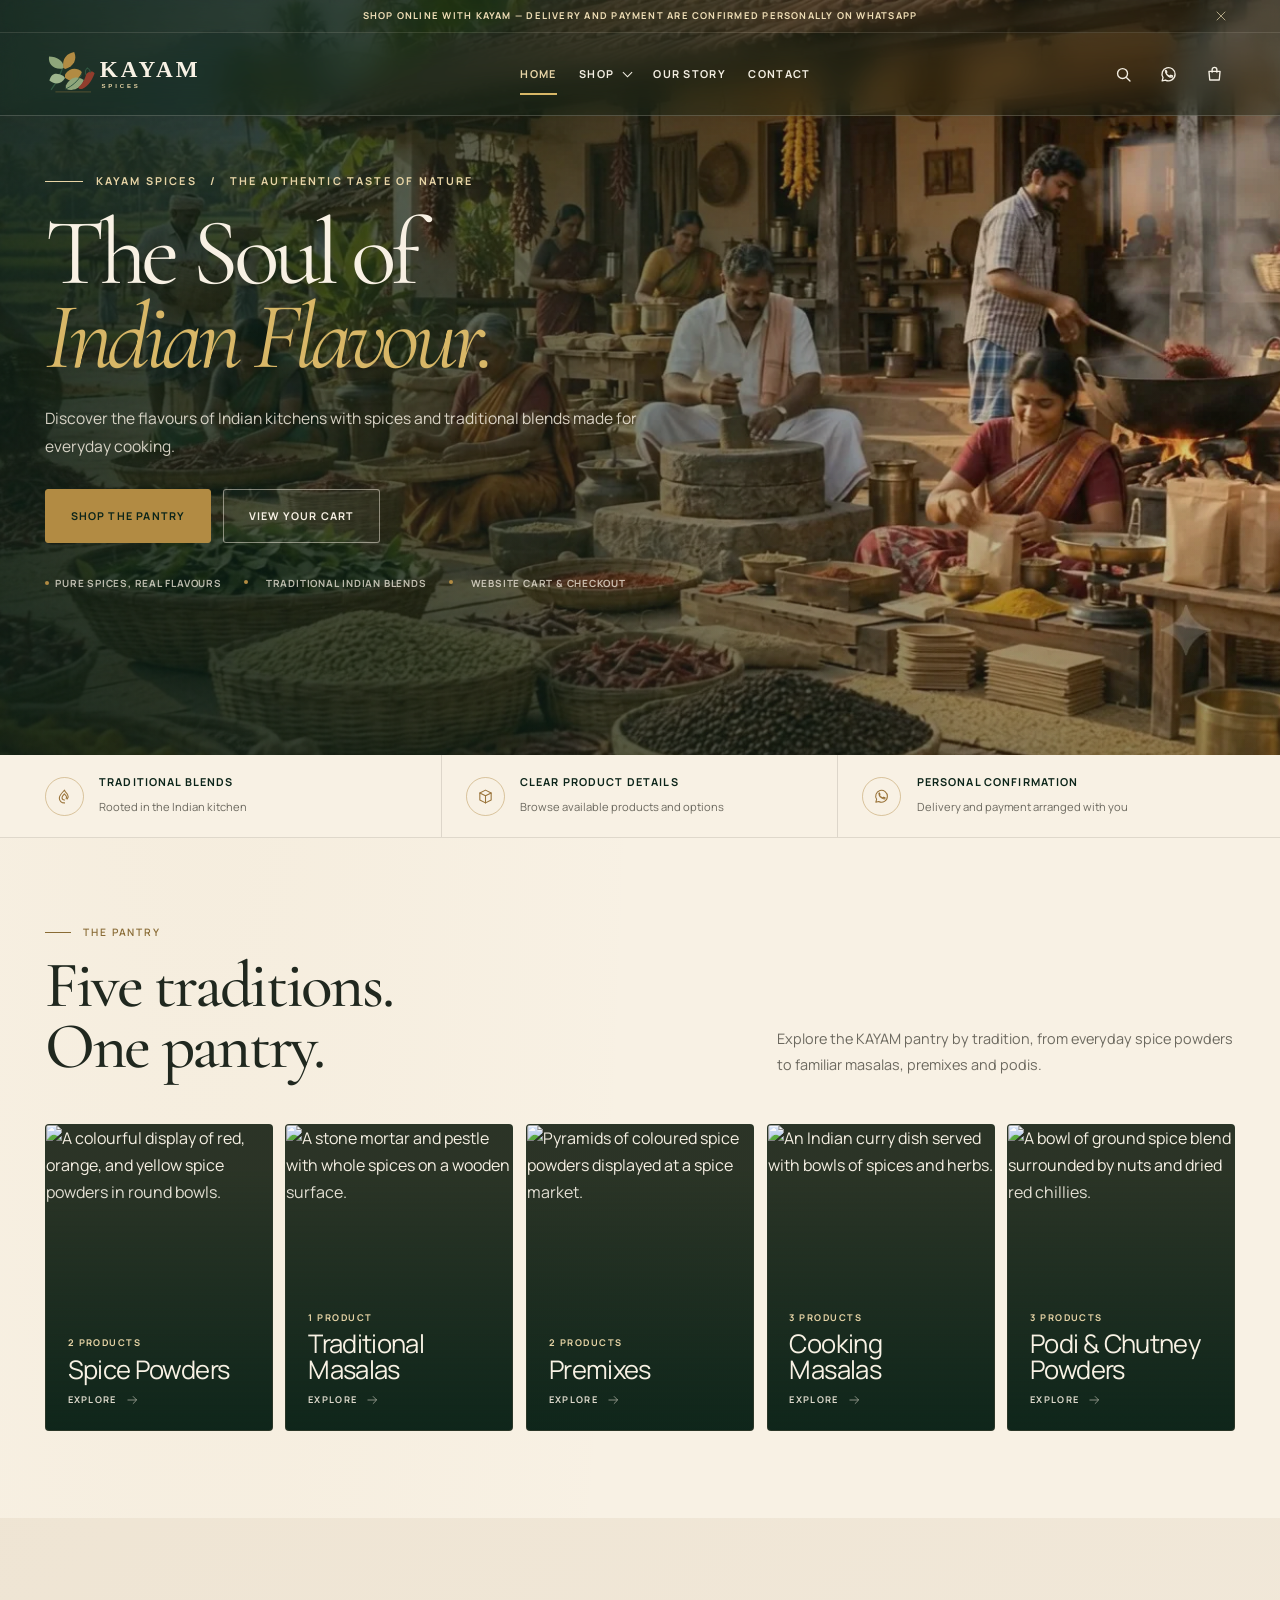
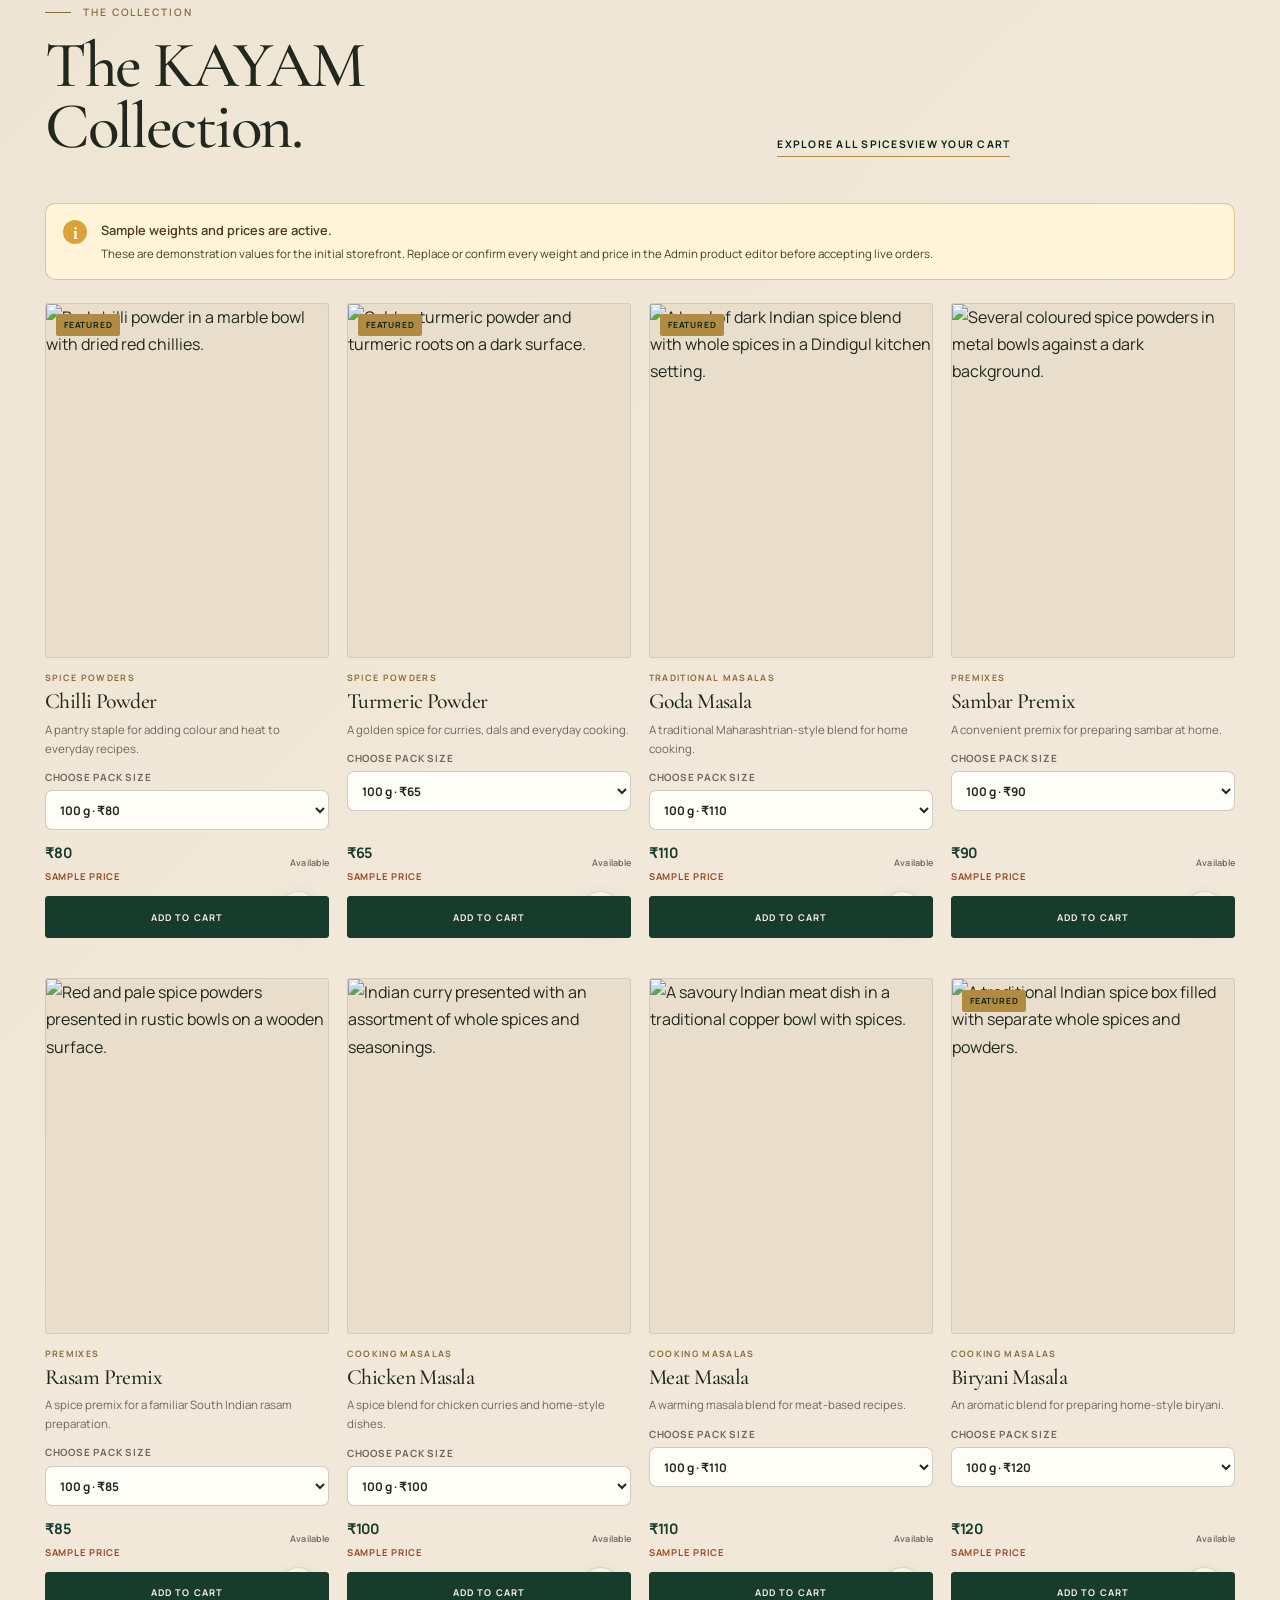
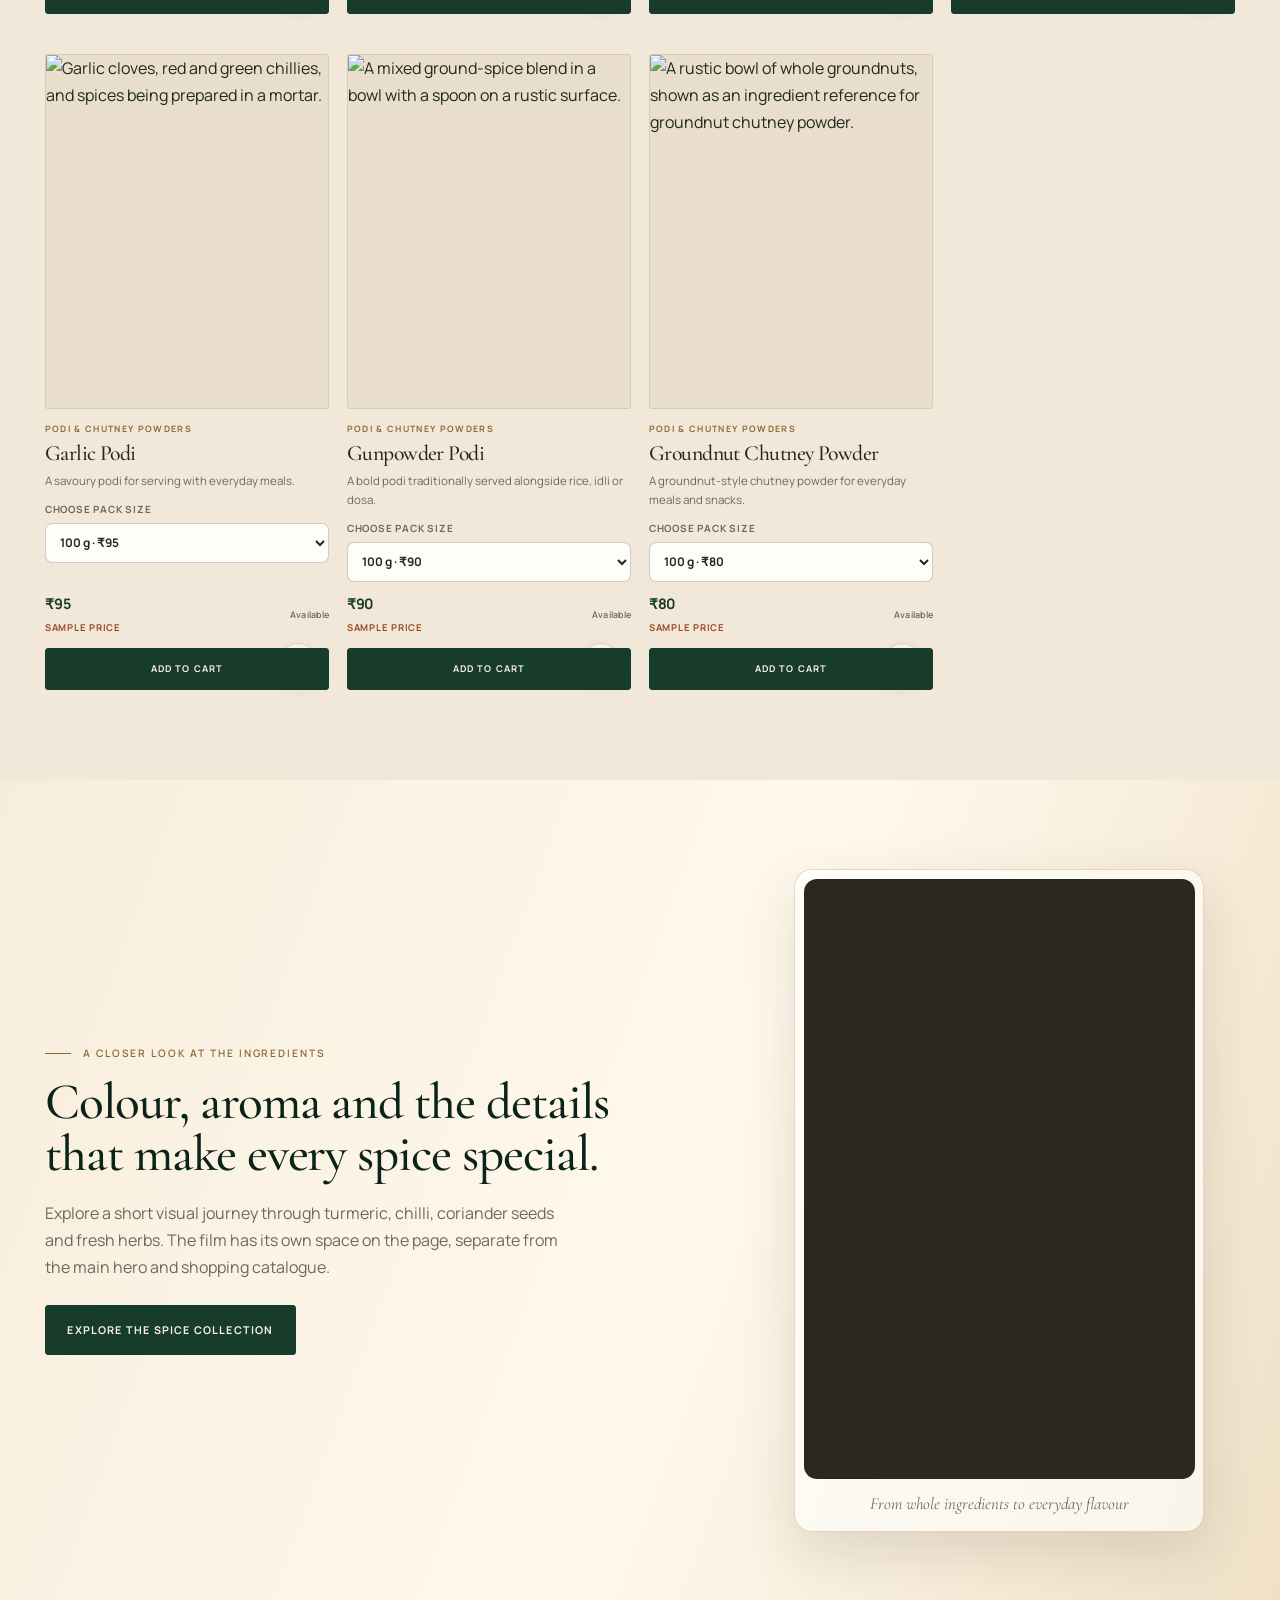
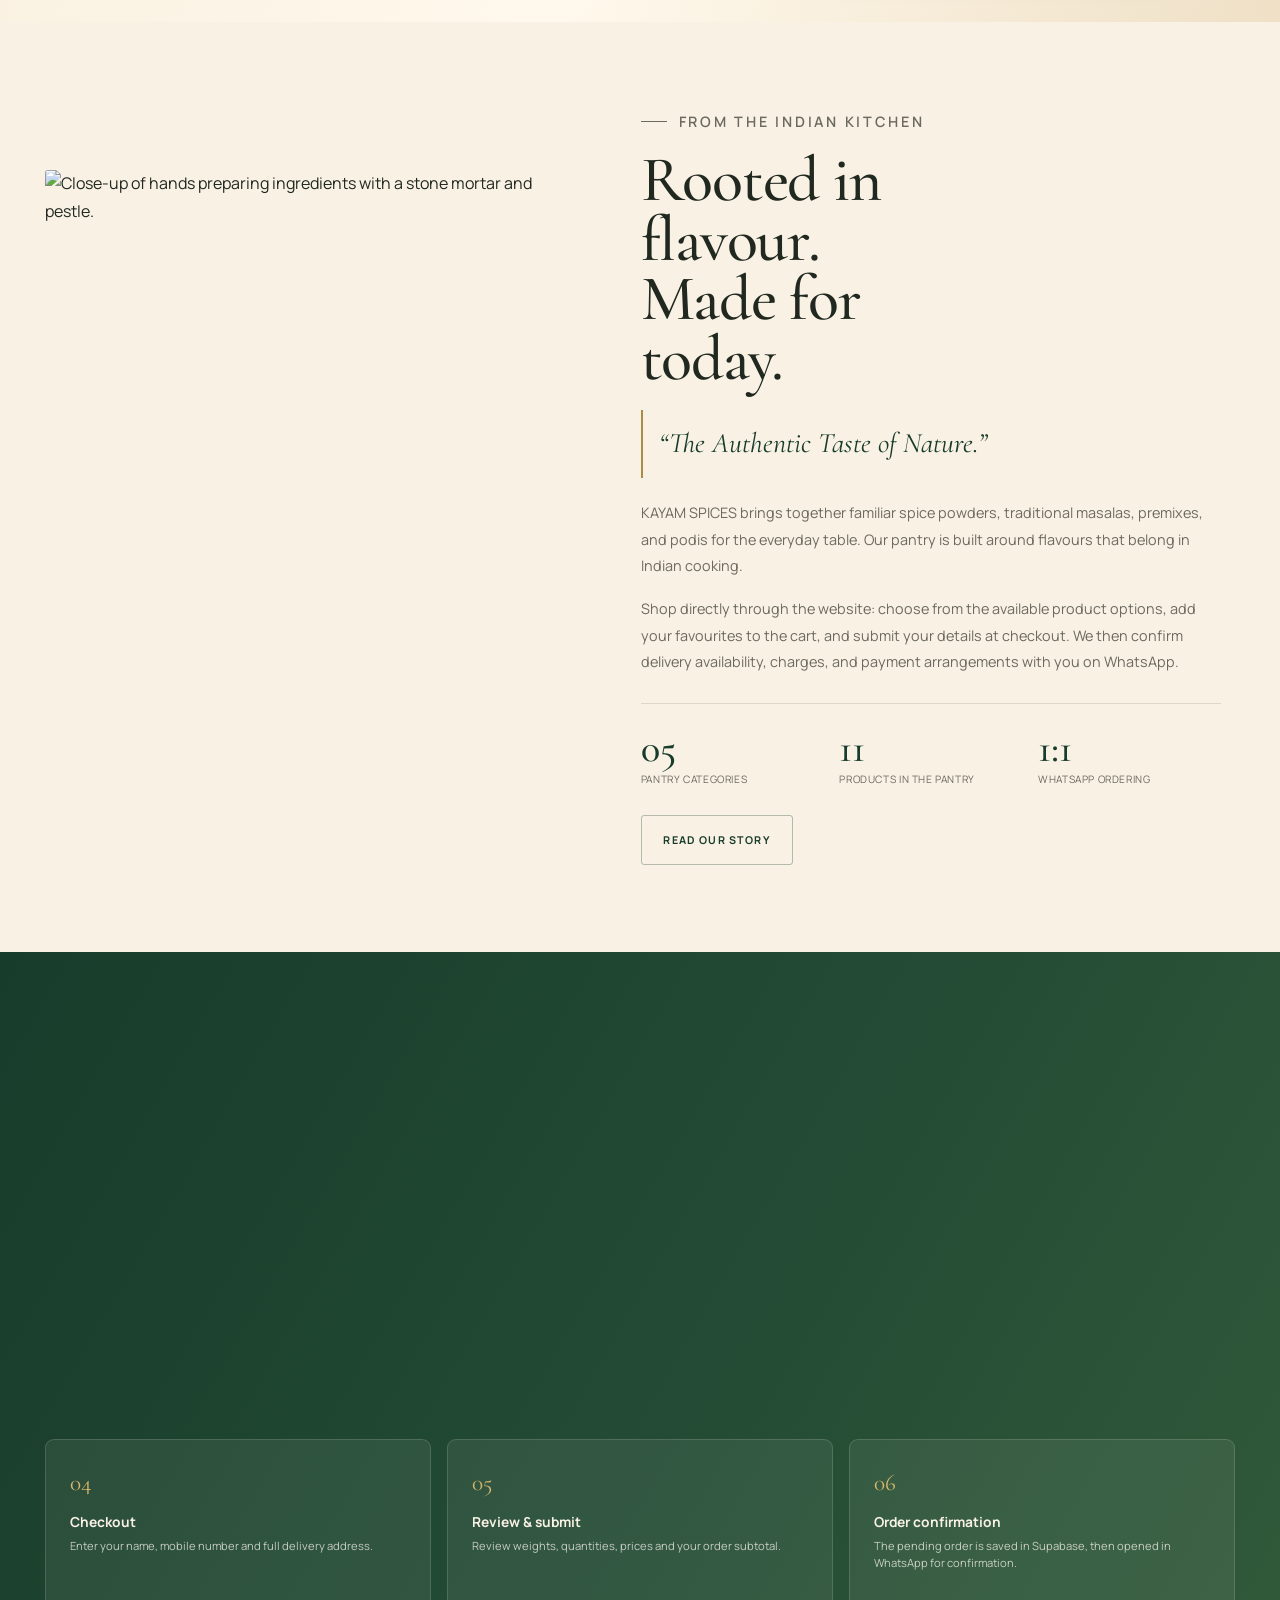
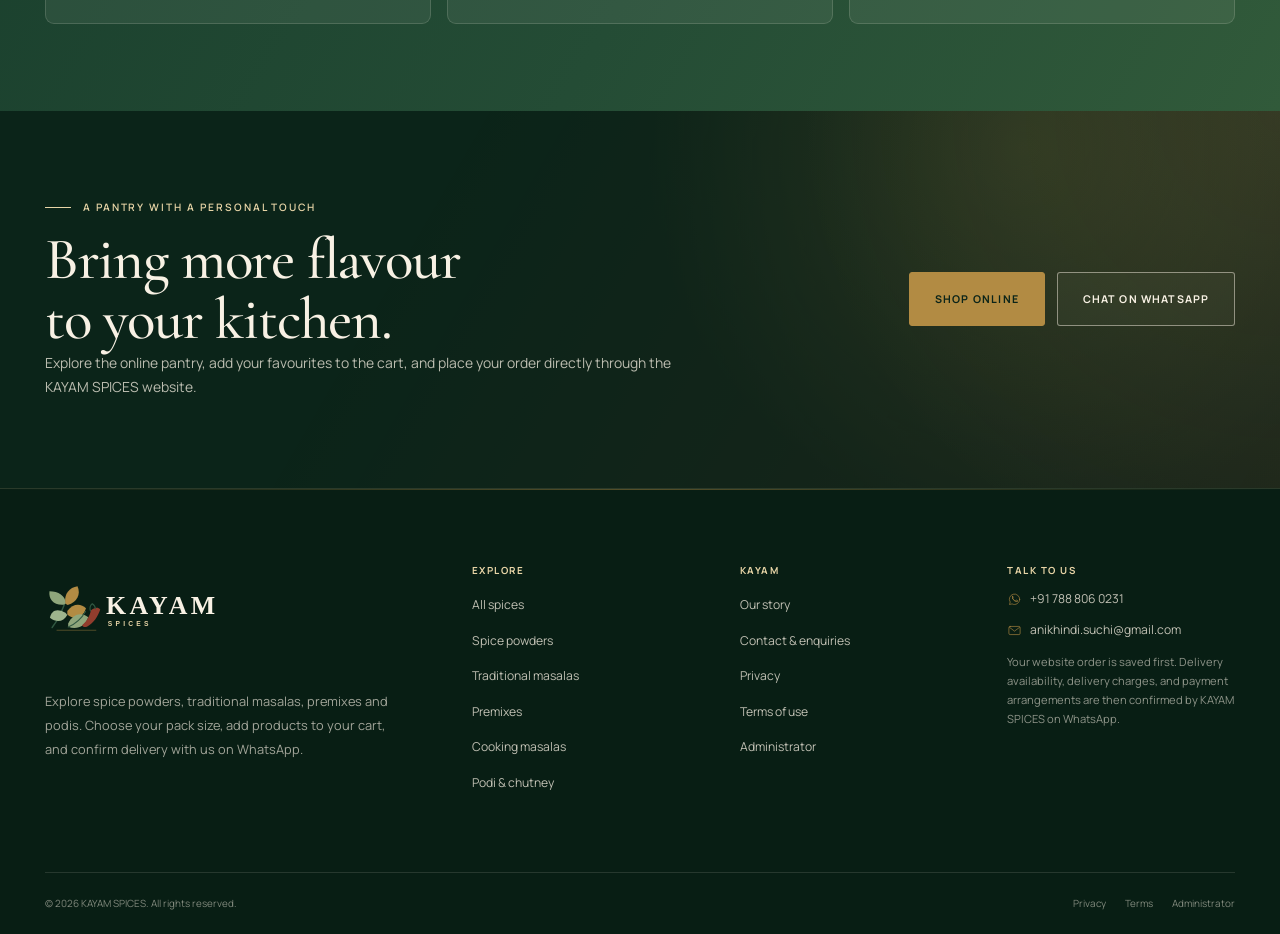
==== commit d0b38251: "Keep a live spice image as the video poster until the local clip is uploaded" ====
--- a/index.html
+++ b/index.html
@@ -129,7 +129,7 @@
           <a class="btn btn--dark" href="shop.html">Explore the spice collection</a>
         </div>
         <div class="spice-film-section__media" data-reveal>
-          <video class="spice-film-section__video" autoplay muted loop playsinline preload="none" poster="assets/images/kayam-spice-showcase-poster.jpg" aria-label="A short film showing turmeric, red chilli, coriander seeds, spice jars and fresh herbs">
+          <video class="spice-film-section__video" autoplay muted loop playsinline preload="none" poster="https://images.pexels.com/photos/6808976/pexels-photo-6808976.jpeg?auto=compress&cs=tinysrgb&w=900" aria-label="A short film showing turmeric, red chilli, coriander seeds, spice jars and fresh herbs">
             <source src="assets/videos/kayam-spice-showcase.mp4" type="video/mp4">
           </video>
           <span class="spice-film-section__caption">From whole ingredients to everyday flavour</span>
--- a/assets/css/mobile.css
+++ b/assets/css/mobile.css
@@ -2718,7 +2718,7 @@
 .spice-film-section__video {
   display: block;
   width: 100%;
-  aspect-ratio: 2 / 3;
+  aspect-ratio: 9 / 16;
   max-height: 600px;
   border-radius: 13px;
   background: #2b281e;
